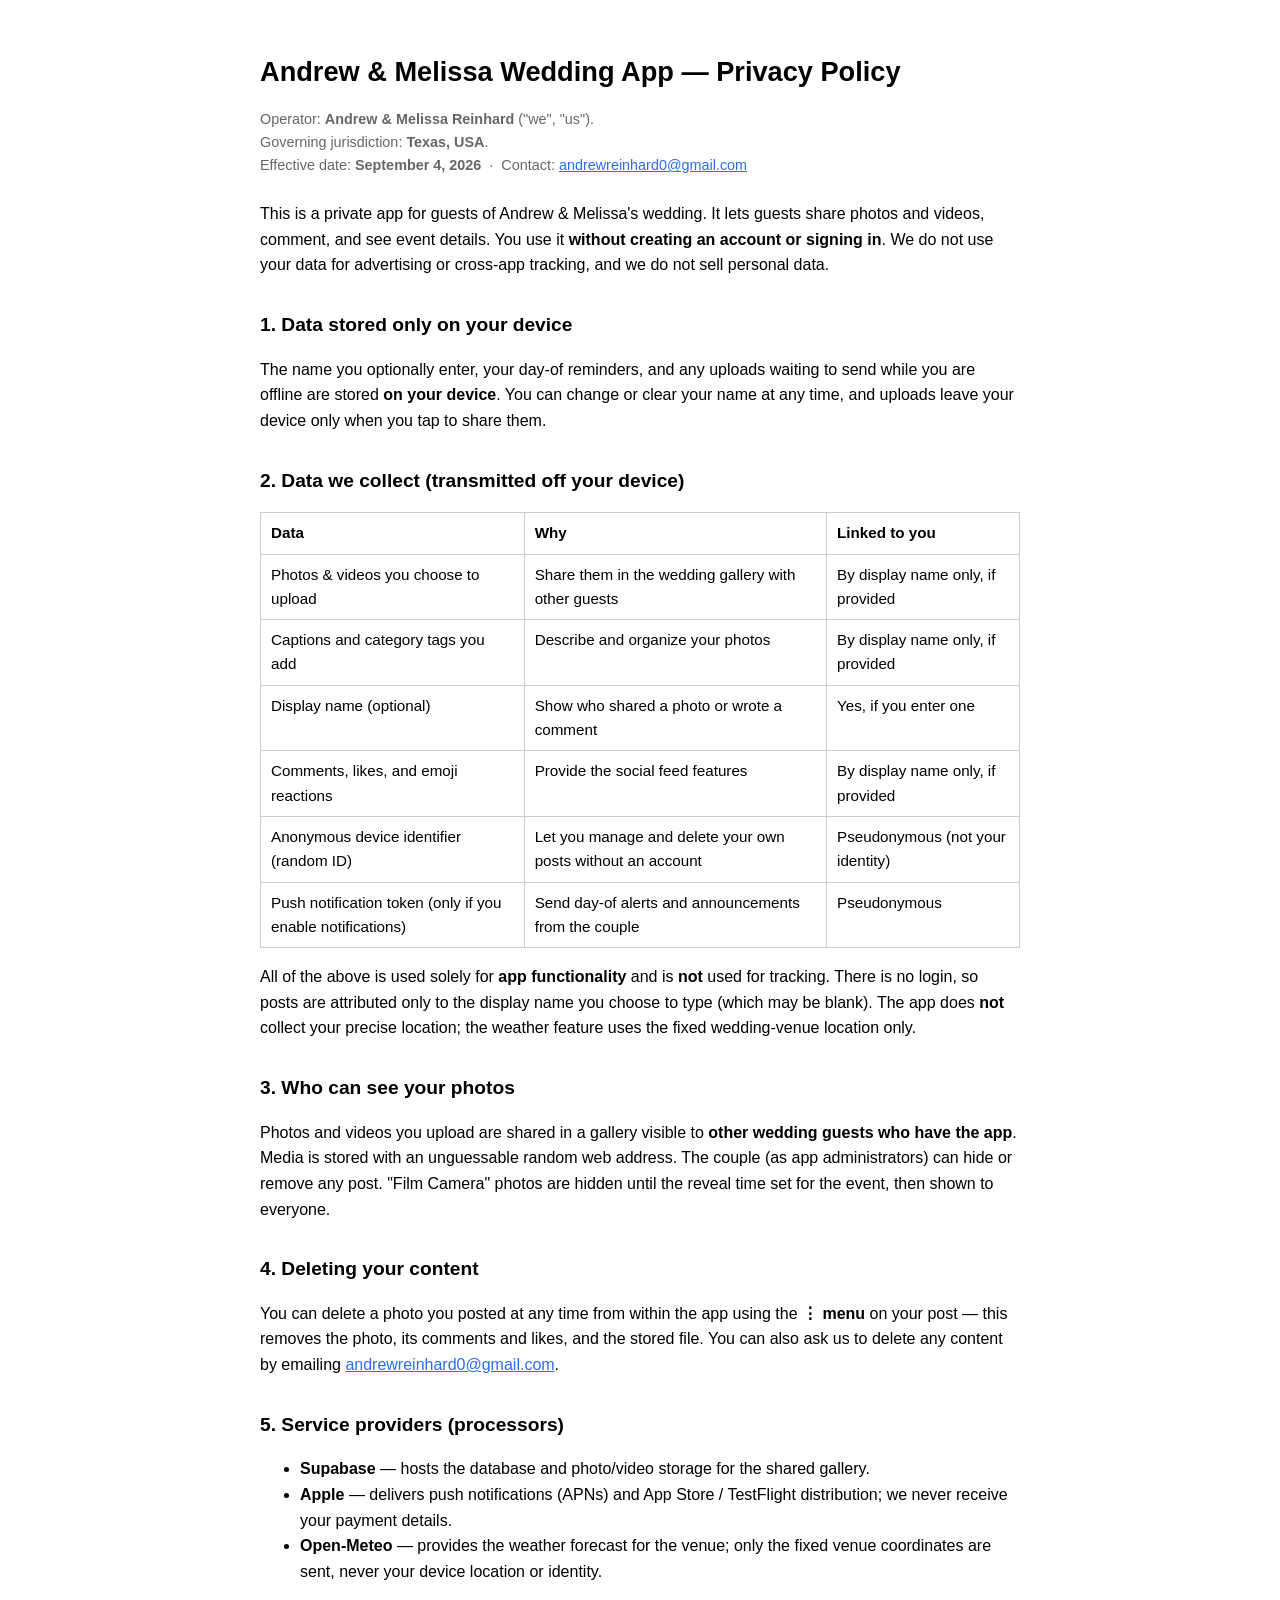
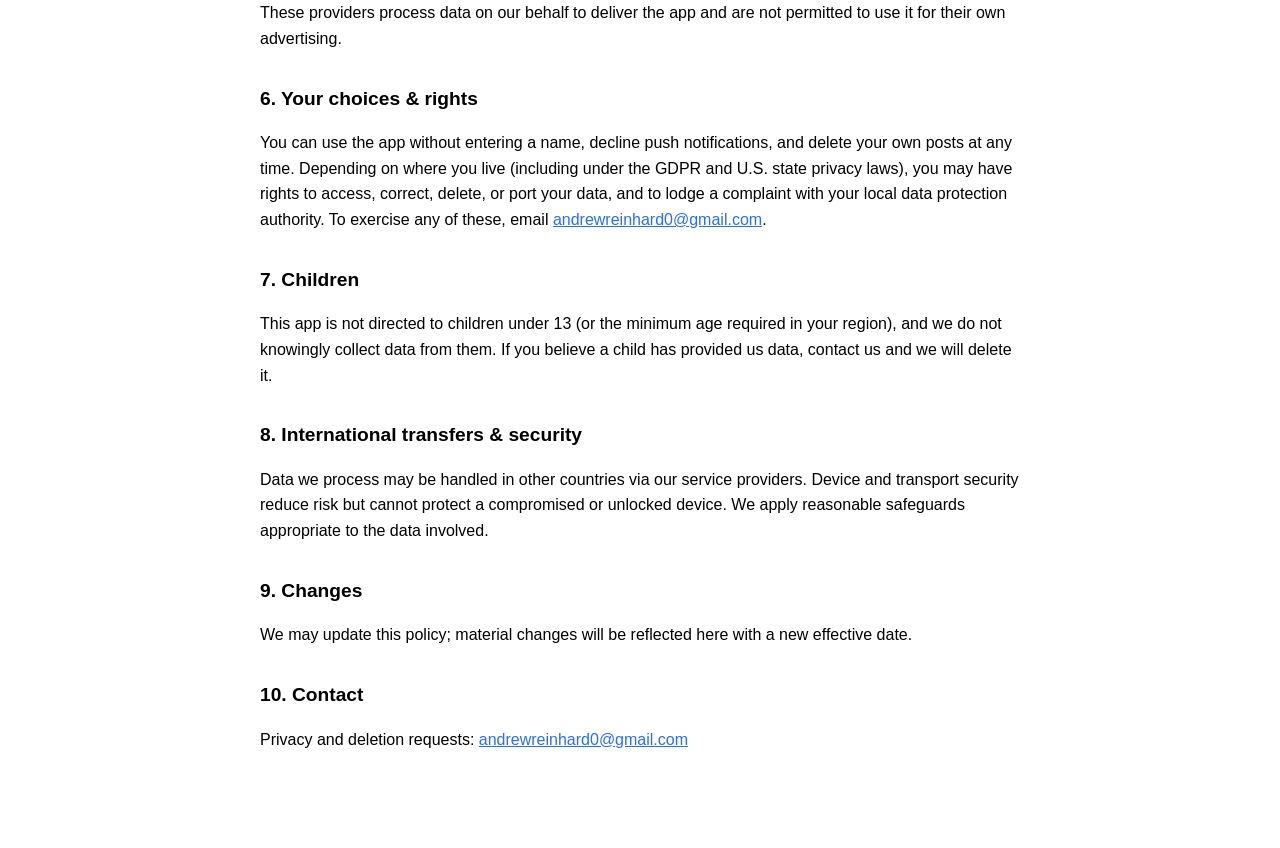
==== privacy.html @ fb22f548 "Wedding app legal + support pages" ====
<!DOCTYPE html>
<html lang="en">
<head>
<meta charset="utf-8">
<meta name="viewport" content="width=device-width, initial-scale=1">
<title>Andrew &amp; Melissa Wedding App — Privacy Policy</title>
<style>
  :root { color-scheme: light dark; }
  body { max-width: 760px; margin: 0 auto; padding: 32px 20px 80px;
         font: 16px/1.6 -apple-system, BlinkMacSystemFont, "Segoe UI", Roboto, Helvetica, Arial, sans-serif; }
  h1 { font-size: 1.7rem; margin-bottom: 4px; }
  h2 { font-size: 1.2rem; margin-top: 2rem; }
  .meta { color: #666; font-size: 0.9rem; margin-bottom: 1.5rem; }
  table { border-collapse: collapse; width: 100%; margin: 12px 0; }
  th, td { border: 1px solid #ccc; padding: 8px 10px; text-align: left; vertical-align: top; font-size: 0.95rem; }
  code { background: rgba(127,127,127,0.15); padding: 1px 5px; border-radius: 4px; }
  a { color: #2a6df4; }
</style>
</head>
<body>

<h1>Andrew &amp; Melissa Wedding App — Privacy Policy</h1>
<p class="meta">
  Operator: <strong>Andrew &amp; Melissa Reinhard</strong> ("we", "us").<br>
  Governing jurisdiction: <strong>Texas, USA</strong>.<br>
  Effective date: <strong>September 4, 2026</strong> &nbsp;·&nbsp; Contact: <a href="mailto:andrewreinhard0@gmail.com">andrewreinhard0@gmail.com</a>
</p>

<p>This is a private app for guests of Andrew &amp; Melissa's wedding. It lets guests share photos and videos, comment, and see event details. You use it <strong>without creating an account or signing in</strong>. We do not use your data for advertising or cross-app tracking, and we do not sell personal data.</p>

<h2>1. Data stored only on your device</h2>
<p>The name you optionally enter, your day-of reminders, and any uploads waiting to send while you are offline are stored <strong>on your device</strong>. You can change or clear your name at any time, and uploads leave your device only when you tap to share them.</p>

<h2>2. Data we collect (transmitted off your device)</h2>
<table>
  <tr><th>Data</th><th>Why</th><th>Linked to you</th></tr>
  <tr><td>Photos &amp; videos you choose to upload</td><td>Share them in the wedding gallery with other guests</td><td>By display name only, if provided</td></tr>
  <tr><td>Captions and category tags you add</td><td>Describe and organize your photos</td><td>By display name only, if provided</td></tr>
  <tr><td>Display name (optional)</td><td>Show who shared a photo or wrote a comment</td><td>Yes, if you enter one</td></tr>
  <tr><td>Comments, likes, and emoji reactions</td><td>Provide the social feed features</td><td>By display name only, if provided</td></tr>
  <tr><td>Anonymous device identifier (random ID)</td><td>Let you manage and delete your own posts without an account</td><td>Pseudonymous (not your identity)</td></tr>
  <tr><td>Push notification token (only if you enable notifications)</td><td>Send day-of alerts and announcements from the couple</td><td>Pseudonymous</td></tr>
</table>
<p>All of the above is used solely for <strong>app functionality</strong> and is <strong>not</strong> used for tracking. There is no login, so posts are attributed only to the display name you choose to type (which may be blank). The app does <strong>not</strong> collect your precise location; the weather feature uses the fixed wedding-venue location only.</p>

<h2>3. Who can see your photos</h2>
<p>Photos and videos you upload are shared in a gallery visible to <strong>other wedding guests who have the app</strong>. Media is stored with an unguessable random web address. The couple (as app administrators) can hide or remove any post. "Film Camera" photos are hidden until the reveal time set for the event, then shown to everyone.</p>

<h2>4. Deleting your content</h2>
<p>You can delete a photo you posted at any time from within the app using the <strong>&#8942; menu</strong> on your post — this removes the photo, its comments and likes, and the stored file. You can also ask us to delete any content by emailing <a href="mailto:andrewreinhard0@gmail.com">andrewreinhard0@gmail.com</a>.</p>

<h2>5. Service providers (processors)</h2>
<ul>
  <li><strong>Supabase</strong> — hosts the database and photo/video storage for the shared gallery.</li>
  <li><strong>Apple</strong> — delivers push notifications (APNs) and App Store / TestFlight distribution; we never receive your payment details.</li>
  <li><strong>Open-Meteo</strong> — provides the weather forecast for the venue; only the fixed venue coordinates are sent, never your device location or identity.</li>
</ul>
<p>These providers process data on our behalf to deliver the app and are not permitted to use it for their own advertising.</p>

<h2>6. Your choices &amp; rights</h2>
<p>You can use the app without entering a name, decline push notifications, and delete your own posts at any time. Depending on where you live (including under the GDPR and U.S. state privacy laws), you may have rights to access, correct, delete, or port your data, and to lodge a complaint with your local data protection authority. To exercise any of these, email <a href="mailto:andrewreinhard0@gmail.com">andrewreinhard0@gmail.com</a>.</p>

<h2>7. Children</h2>
<p>This app is not directed to children under 13 (or the minimum age required in your region), and we do not knowingly collect data from them. If you believe a child has provided us data, contact us and we will delete it.</p>

<h2>8. International transfers &amp; security</h2>
<p>Data we process may be handled in other countries via our service providers. Device and transport security reduce risk but cannot protect a compromised or unlocked device. We apply reasonable safeguards appropriate to the data involved.</p>

<h2>9. Changes</h2>
<p>We may update this policy; material changes will be reflected here with a new effective date.</p>

<h2>10. Contact</h2>
<p>Privacy and deletion requests: <a href="mailto:andrewreinhard0@gmail.com">andrewreinhard0@gmail.com</a></p>

</body>
</html>
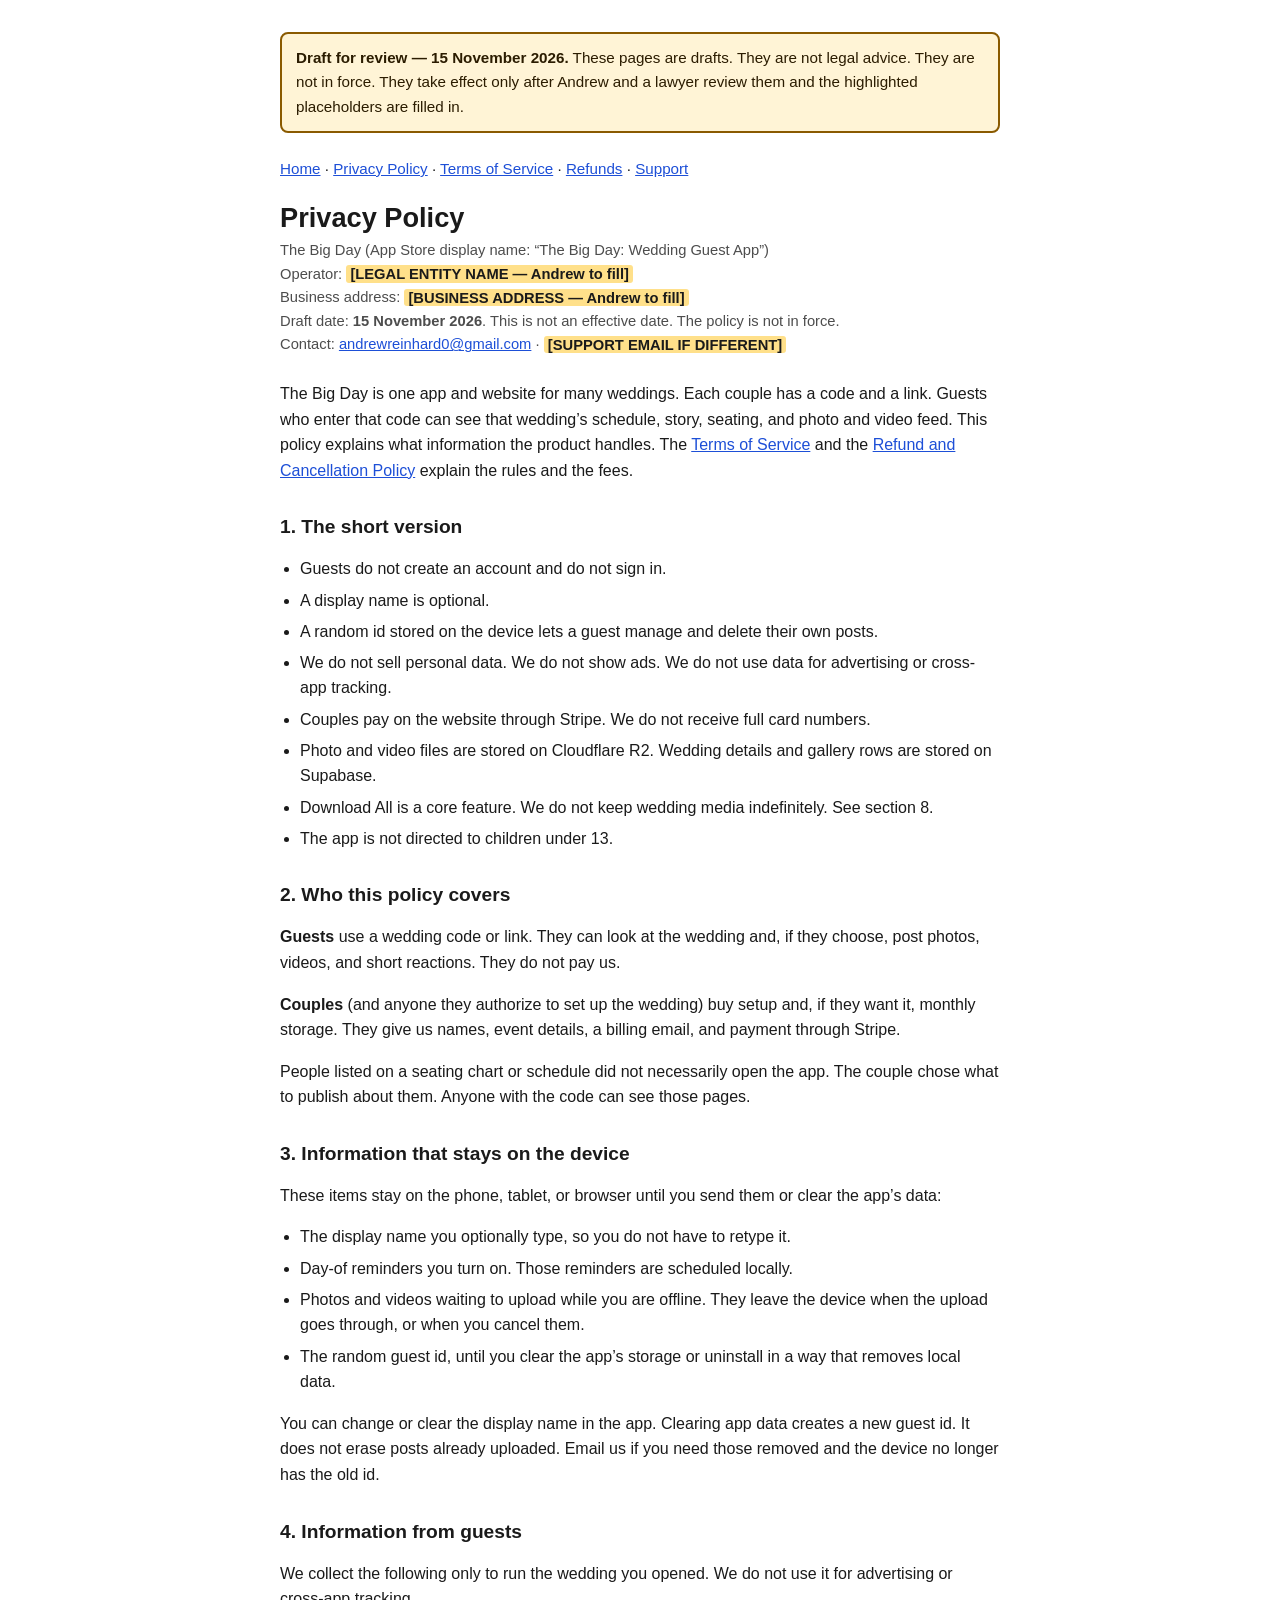
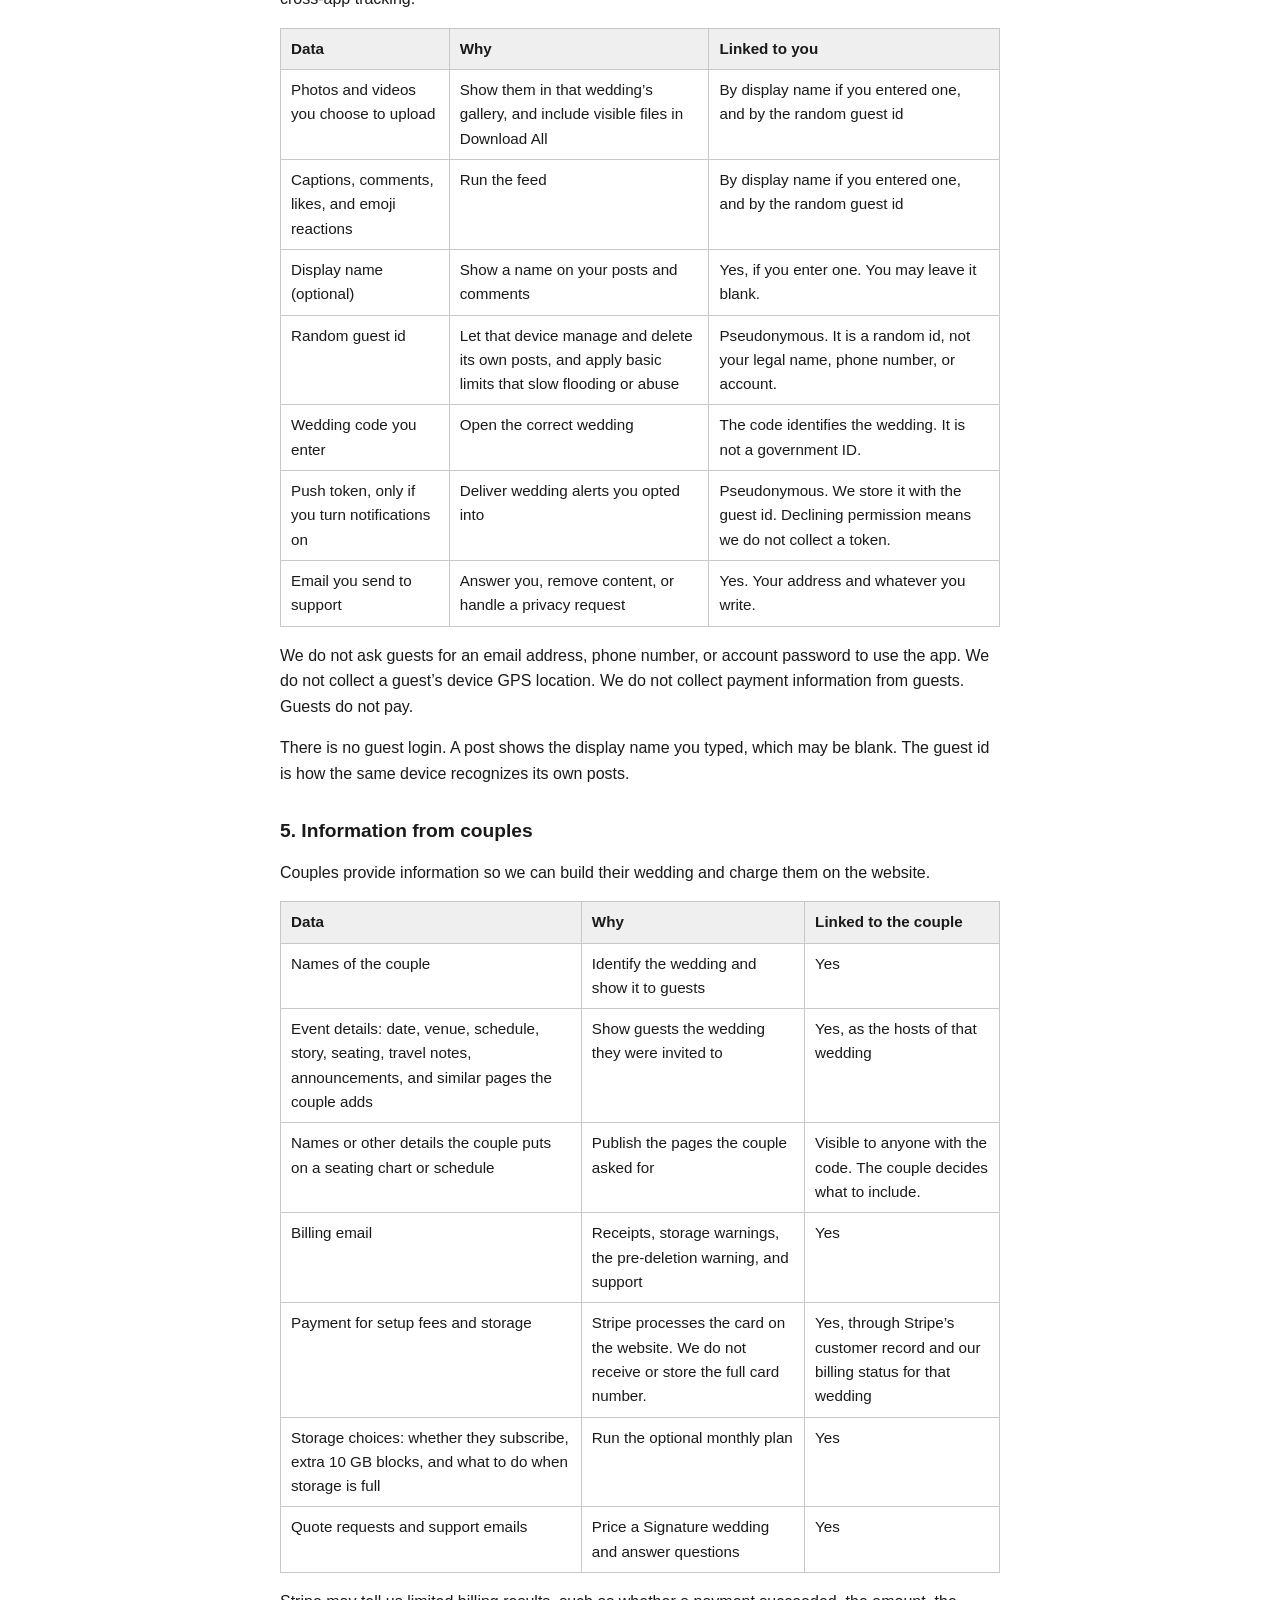
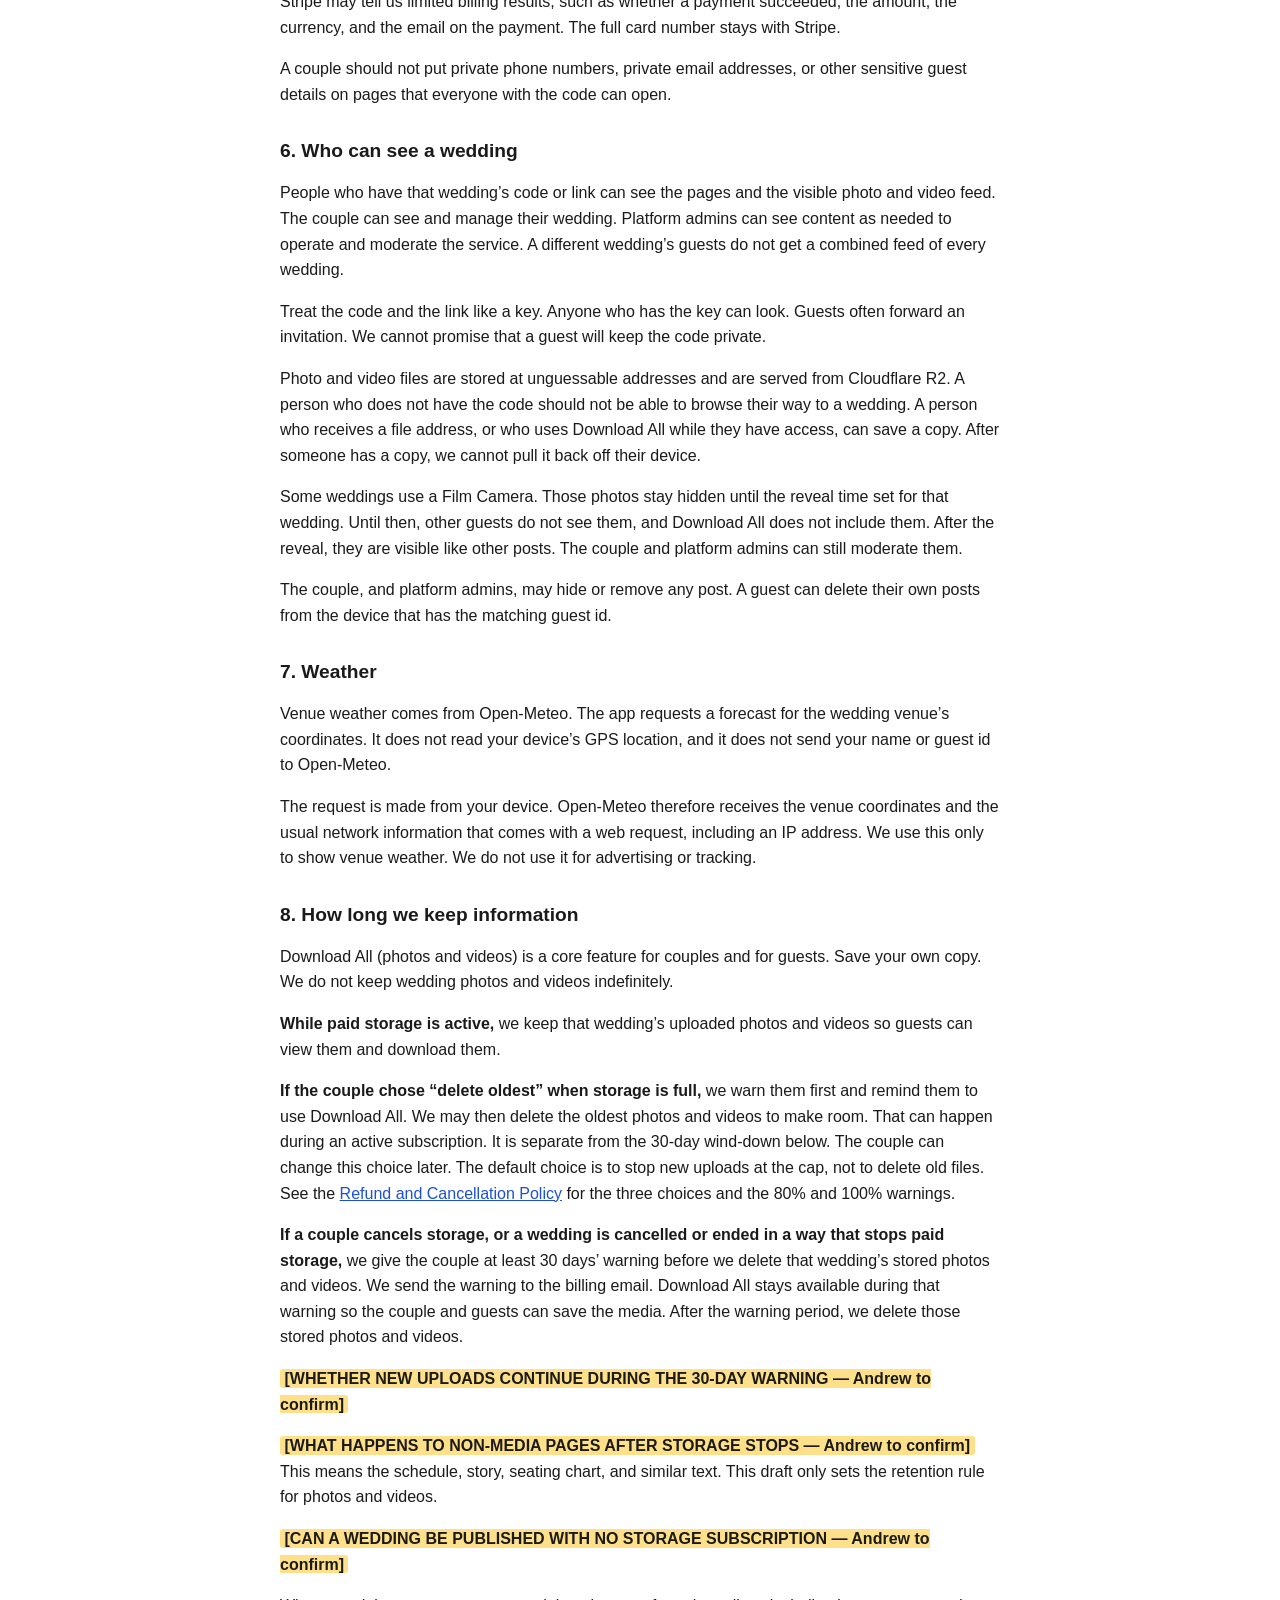
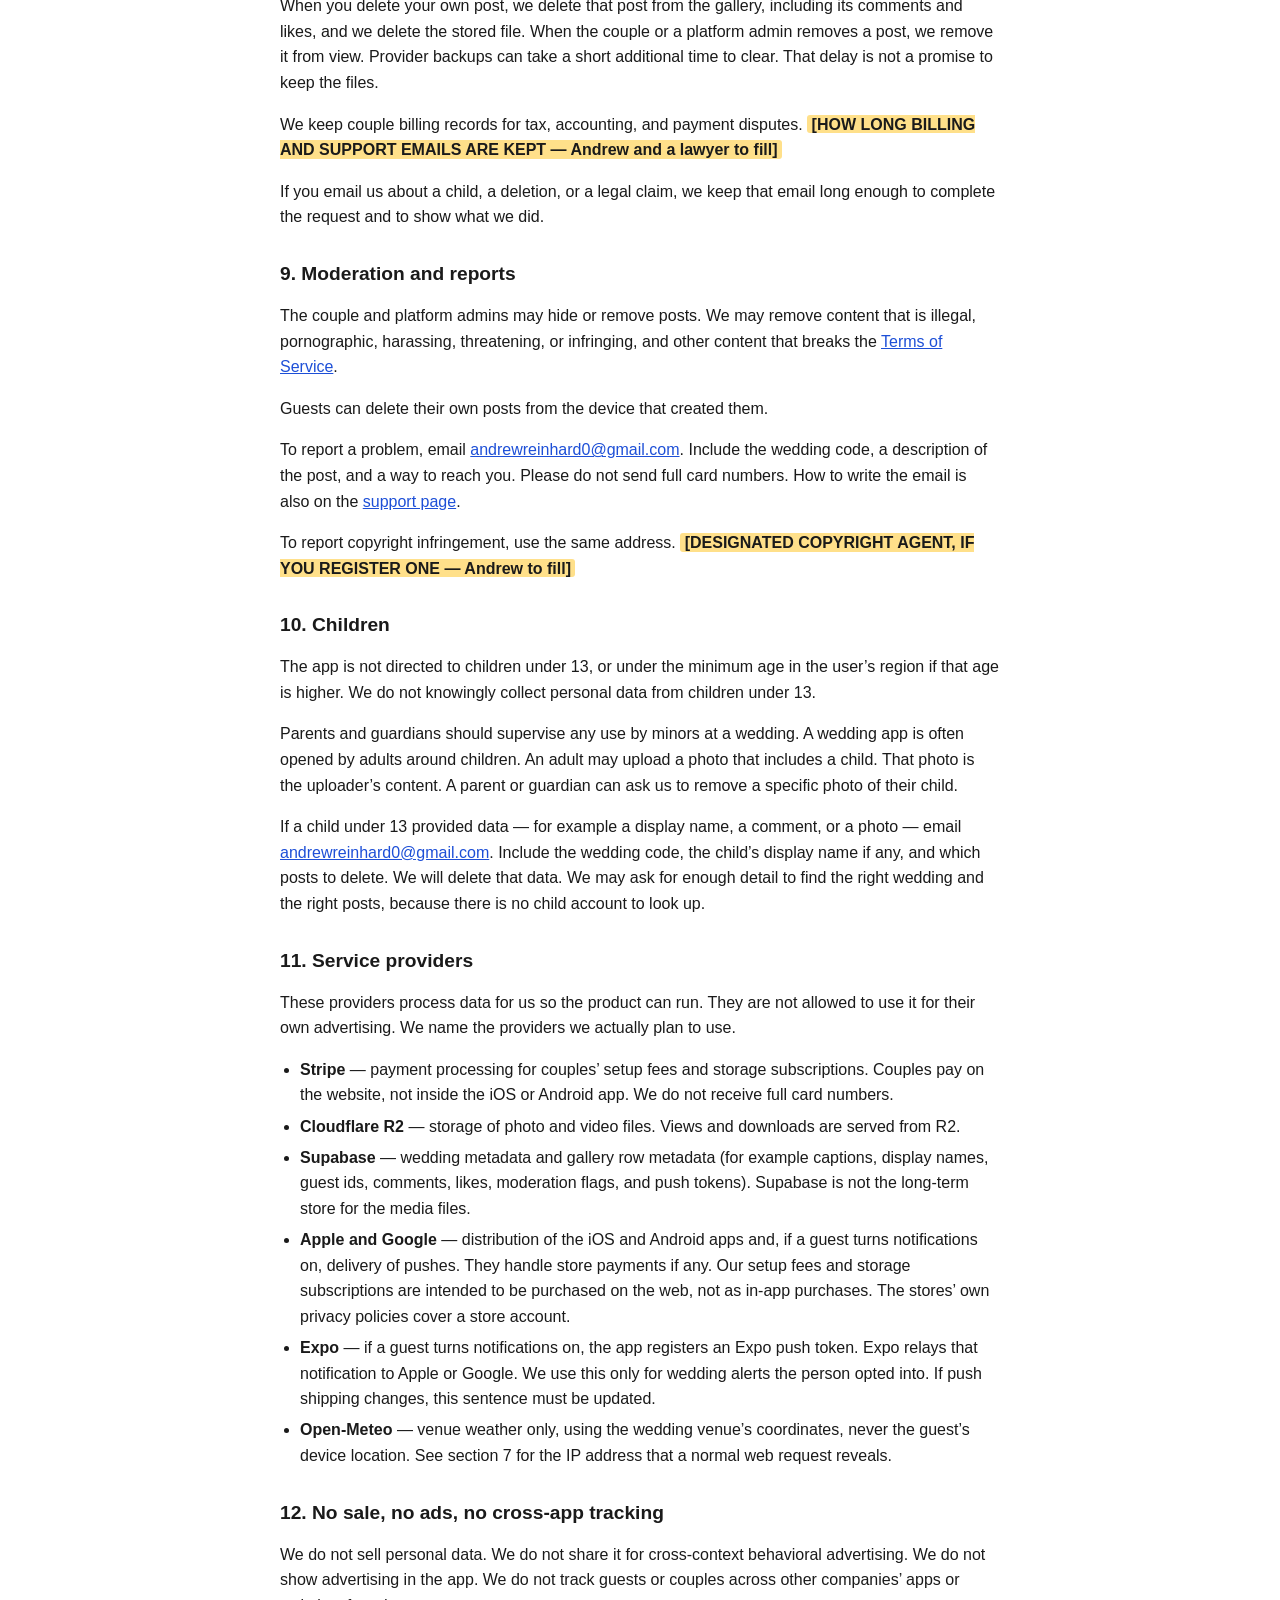
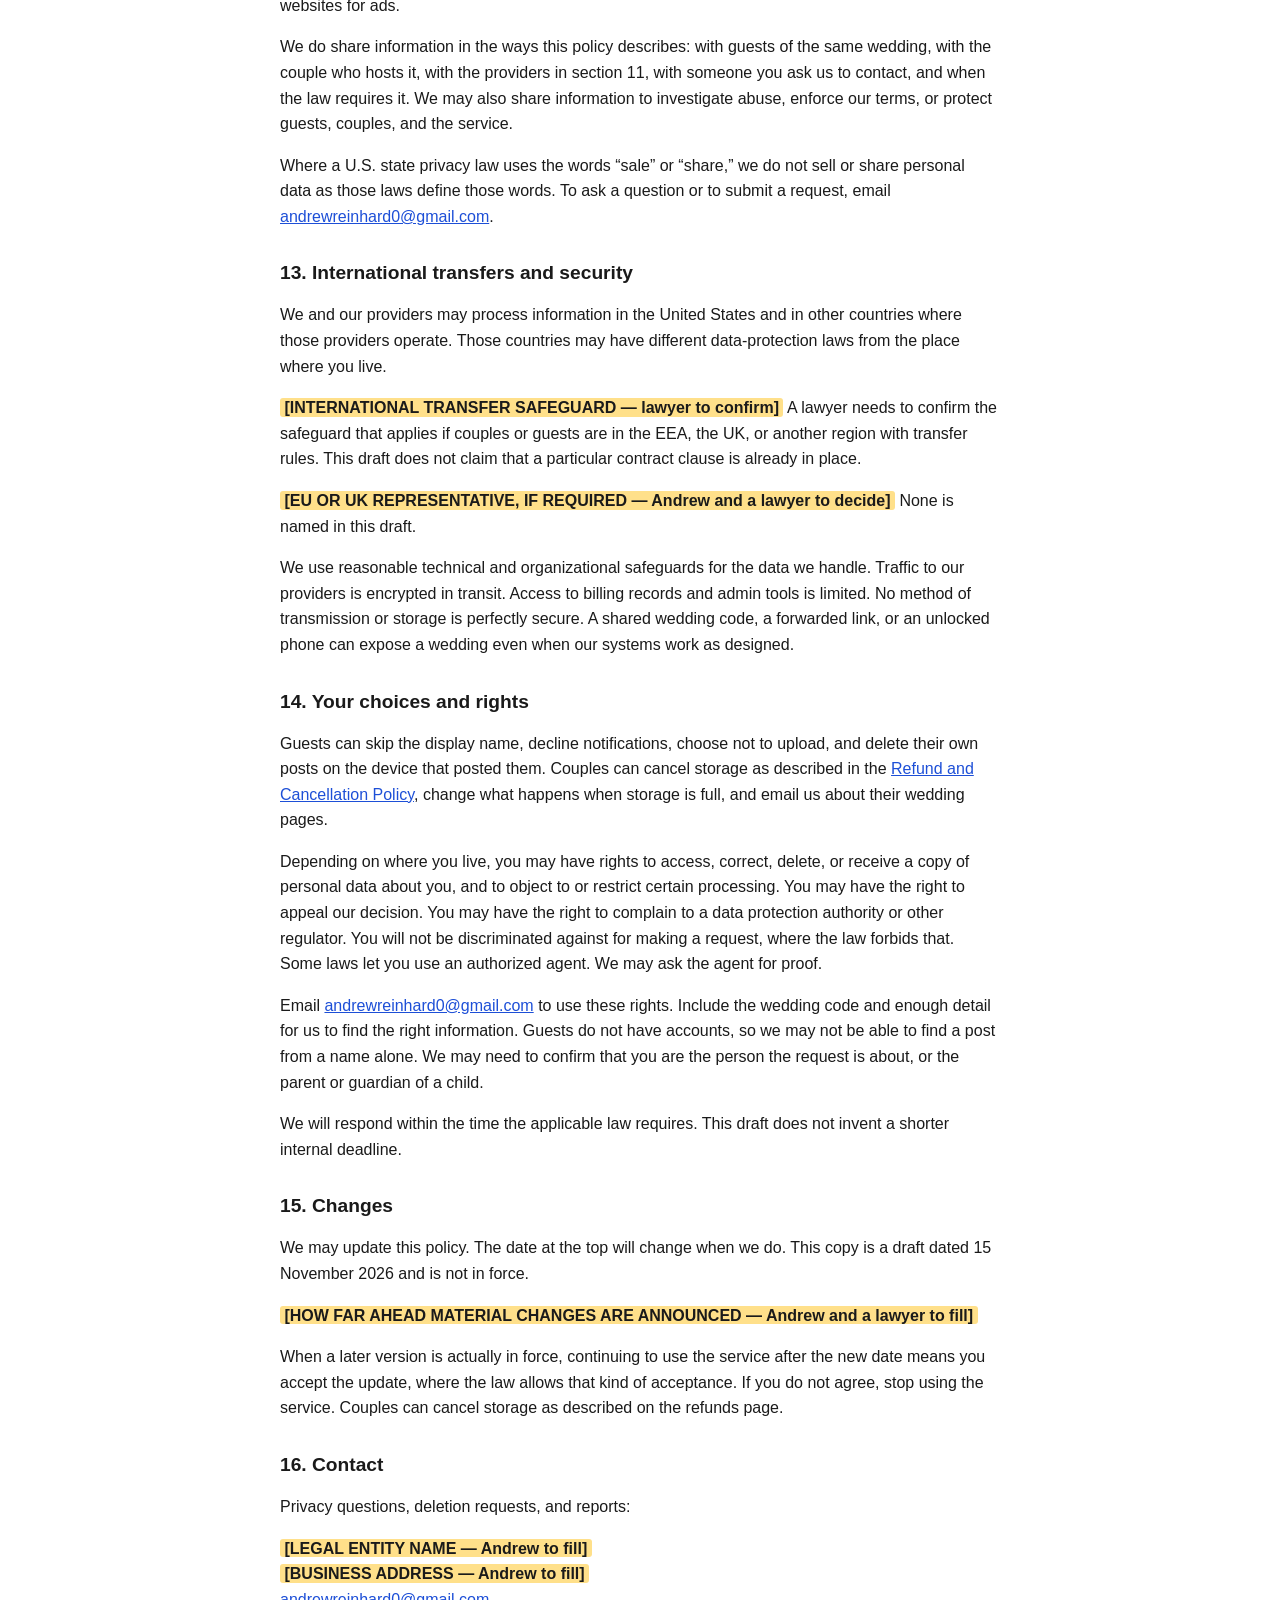
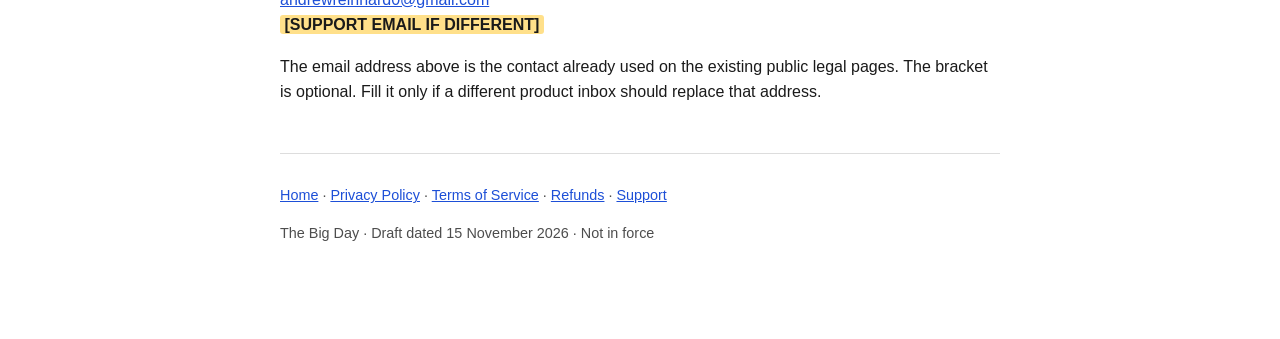
==== commit f5380757: "Draft The Big Day legal and support pages (item 7) Rebrand the GitHub Pages legal site from the Andr" ====
--- a/privacy.html
+++ b/privacy.html
@@ -3,74 +3,231 @@
 <head>
 <meta charset="utf-8">
 <meta name="viewport" content="width=device-width, initial-scale=1">
-<title>Andrew &amp; Melissa Wedding App — Privacy Policy</title>
-<style>
-  :root { color-scheme: light dark; }
-  body { max-width: 760px; margin: 0 auto; padding: 32px 20px 80px;
-         font: 16px/1.6 -apple-system, BlinkMacSystemFont, "Segoe UI", Roboto, Helvetica, Arial, sans-serif; }
-  h1 { font-size: 1.7rem; margin-bottom: 4px; }
-  h2 { font-size: 1.2rem; margin-top: 2rem; }
-  .meta { color: #666; font-size: 0.9rem; margin-bottom: 1.5rem; }
-  table { border-collapse: collapse; width: 100%; margin: 12px 0; }
-  th, td { border: 1px solid #ccc; padding: 8px 10px; text-align: left; vertical-align: top; font-size: 0.95rem; }
-  code { background: rgba(127,127,127,0.15); padding: 1px 5px; border-radius: 4px; }
-  a { color: #2a6df4; }
-</style>
+<title>The Big Day — Privacy Policy</title>
+<link rel="stylesheet" href="./styles.css">
 </head>
 <body>
 
-<h1>Andrew &amp; Melissa Wedding App — Privacy Policy</h1>
+<p class="banner"><strong>Draft for review — 15 November 2026.</strong> These pages are drafts. They are not legal advice. They are not in force. They take effect only after Andrew and a lawyer review them and the highlighted placeholders are filled in.</p>
+
+<nav class="site" aria-label="Legal pages">
+  <a href="./index.html">Home</a> ·
+  <a href="./privacy.html">Privacy Policy</a> ·
+  <a href="./terms.html">Terms of Service</a> ·
+  <a href="./refunds.html">Refunds</a> ·
+  <a href="./support.html">Support</a>
+</nav>
+
+<h1>Privacy Policy</h1>
 <p class="meta">
-  Operator: <strong>Andrew &amp; Melissa Reinhard</strong> ("we", "us").<br>
-  Governing jurisdiction: <strong>Texas, USA</strong>.<br>
-  Effective date: <strong>September 4, 2026</strong> &nbsp;·&nbsp; Contact: <a href="mailto:andrewreinhard0@gmail.com">andrewreinhard0@gmail.com</a>
+  The Big Day (App Store display name: “The Big Day: Wedding Guest App”)<br>
+  Operator: <span class="ph">[LEGAL ENTITY NAME — Andrew to fill]</span><br>
+  Business address: <span class="ph">[BUSINESS ADDRESS — Andrew to fill]</span><br>
+  Draft date: <strong>15 November 2026</strong>. This is not an effective date. The policy is not in force.<br>
+  Contact: <a href="mailto:andrewreinhard0@gmail.com">andrewreinhard0@gmail.com</a>
+  · <span class="ph">[SUPPORT EMAIL IF DIFFERENT]</span>
 </p>
 
-<p>This is a private app for guests of Andrew &amp; Melissa's wedding. It lets guests share photos and videos, comment, and see event details. You use it <strong>without creating an account or signing in</strong>. We do not use your data for advertising or cross-app tracking, and we do not sell personal data.</p>
-
-<h2>1. Data stored only on your device</h2>
-<p>The name you optionally enter, your day-of reminders, and any uploads waiting to send while you are offline are stored <strong>on your device</strong>. You can change or clear your name at any time, and uploads leave your device only when you tap to share them.</p>
-
-<h2>2. Data we collect (transmitted off your device)</h2>
+<p>The Big Day is one app and website for many weddings. Each couple has a code and a link. Guests who enter that code can see that wedding’s schedule, story, seating, and photo and video feed. This policy explains what information the product handles. The <a href="./terms.html">Terms of Service</a> and the <a href="./refunds.html">Refund and Cancellation Policy</a> explain the rules and the fees.</p>
+
+<h2>1. The short version</h2>
+<ul>
+  <li>Guests do not create an account and do not sign in.</li>
+  <li>A display name is optional.</li>
+  <li>A random id stored on the device lets a guest manage and delete their own posts.</li>
+  <li>We do not sell personal data. We do not show ads. We do not use data for advertising or cross-app tracking.</li>
+  <li>Couples pay on the website through Stripe. We do not receive full card numbers.</li>
+  <li>Photo and video files are stored on Cloudflare R2. Wedding details and gallery rows are stored on Supabase.</li>
+  <li>Download All is a core feature. We do not keep wedding media indefinitely. See section 8.</li>
+  <li>The app is not directed to children under 13.</li>
+</ul>
+
+<h2>2. Who this policy covers</h2>
+<p><strong>Guests</strong> use a wedding code or link. They can look at the wedding and, if they choose, post photos, videos, and short reactions. They do not pay us.</p>
+<p><strong>Couples</strong> (and anyone they authorize to set up the wedding) buy setup and, if they want it, monthly storage. They give us names, event details, a billing email, and payment through Stripe.</p>
+<p>People listed on a seating chart or schedule did not necessarily open the app. The couple chose what to publish about them. Anyone with the code can see those pages.</p>
+
+<h2>3. Information that stays on the device</h2>
+<p>These items stay on the phone, tablet, or browser until you send them or clear the app’s data:</p>
+<ul>
+  <li>The display name you optionally type, so you do not have to retype it.</li>
+  <li>Day-of reminders you turn on. Those reminders are scheduled locally.</li>
+  <li>Photos and videos waiting to upload while you are offline. They leave the device when the upload goes through, or when you cancel them.</li>
+  <li>The random guest id, until you clear the app’s storage or uninstall in a way that removes local data.</li>
+</ul>
+<p>You can change or clear the display name in the app. Clearing app data creates a new guest id. It does not erase posts already uploaded. Email us if you need those removed and the device no longer has the old id.</p>
+
+<h2>4. Information from guests</h2>
+<p>We collect the following only to run the wedding you opened. We do not use it for advertising or cross-app tracking.</p>
+<div class="table-wrap">
 <table>
   <tr><th>Data</th><th>Why</th><th>Linked to you</th></tr>
-  <tr><td>Photos &amp; videos you choose to upload</td><td>Share them in the wedding gallery with other guests</td><td>By display name only, if provided</td></tr>
-  <tr><td>Captions and category tags you add</td><td>Describe and organize your photos</td><td>By display name only, if provided</td></tr>
-  <tr><td>Display name (optional)</td><td>Show who shared a photo or wrote a comment</td><td>Yes, if you enter one</td></tr>
-  <tr><td>Comments, likes, and emoji reactions</td><td>Provide the social feed features</td><td>By display name only, if provided</td></tr>
-  <tr><td>Anonymous device identifier (random ID)</td><td>Let you manage and delete your own posts without an account</td><td>Pseudonymous (not your identity)</td></tr>
-  <tr><td>Push notification token (only if you enable notifications)</td><td>Send day-of alerts and announcements from the couple</td><td>Pseudonymous</td></tr>
+  <tr>
+    <td>Photos and videos you choose to upload</td>
+    <td>Show them in that wedding’s gallery, and include visible files in Download All</td>
+    <td>By display name if you entered one, and by the random guest id</td>
+  </tr>
+  <tr>
+    <td>Captions, comments, likes, and emoji reactions</td>
+    <td>Run the feed</td>
+    <td>By display name if you entered one, and by the random guest id</td>
+  </tr>
+  <tr>
+    <td>Display name (optional)</td>
+    <td>Show a name on your posts and comments</td>
+    <td>Yes, if you enter one. You may leave it blank.</td>
+  </tr>
+  <tr>
+    <td>Random guest id</td>
+    <td>Let that device manage and delete its own posts, and apply basic limits that slow flooding or abuse</td>
+    <td>Pseudonymous. It is a random id, not your legal name, phone number, or account.</td>
+  </tr>
+  <tr>
+    <td>Wedding code you enter</td>
+    <td>Open the correct wedding</td>
+    <td>The code identifies the wedding. It is not a government ID.</td>
+  </tr>
+  <tr>
+    <td>Push token, only if you turn notifications on</td>
+    <td>Deliver wedding alerts you opted into</td>
+    <td>Pseudonymous. We store it with the guest id. Declining permission means we do not collect a token.</td>
+  </tr>
+  <tr>
+    <td>Email you send to support</td>
+    <td>Answer you, remove content, or handle a privacy request</td>
+    <td>Yes. Your address and whatever you write.</td>
+  </tr>
 </table>
-<p>All of the above is used solely for <strong>app functionality</strong> and is <strong>not</strong> used for tracking. There is no login, so posts are attributed only to the display name you choose to type (which may be blank). The app does <strong>not</strong> collect your precise location; the weather feature uses the fixed wedding-venue location only.</p>
-
-<h2>3. Who can see your photos</h2>
-<p>Photos and videos you upload are shared in a gallery visible to <strong>other wedding guests who have the app</strong>. Media is stored with an unguessable random web address. The couple (as app administrators) can hide or remove any post. "Film Camera" photos are hidden until the reveal time set for the event, then shown to everyone.</p>
-
-<h2>4. Deleting your content</h2>
-<p>You can delete a photo you posted at any time from within the app using the <strong>&#8942; menu</strong> on your post — this removes the photo, its comments and likes, and the stored file. You can also ask us to delete any content by emailing <a href="mailto:andrewreinhard0@gmail.com">andrewreinhard0@gmail.com</a>.</p>
-
-<h2>5. Service providers (processors)</h2>
+</div>
+<p>We do not ask guests for an email address, phone number, or account password to use the app. We do not collect a guest’s device GPS location. We do not collect payment information from guests. Guests do not pay.</p>
+<p>There is no guest login. A post shows the display name you typed, which may be blank. The guest id is how the same device recognizes its own posts.</p>
+
+<h2>5. Information from couples</h2>
+<p>Couples provide information so we can build their wedding and charge them on the website.</p>
+<div class="table-wrap">
+<table>
+  <tr><th>Data</th><th>Why</th><th>Linked to the couple</th></tr>
+  <tr>
+    <td>Names of the couple</td>
+    <td>Identify the wedding and show it to guests</td>
+    <td>Yes</td>
+  </tr>
+  <tr>
+    <td>Event details: date, venue, schedule, story, seating, travel notes, announcements, and similar pages the couple adds</td>
+    <td>Show guests the wedding they were invited to</td>
+    <td>Yes, as the hosts of that wedding</td>
+  </tr>
+  <tr>
+    <td>Names or other details the couple puts on a seating chart or schedule</td>
+    <td>Publish the pages the couple asked for</td>
+    <td>Visible to anyone with the code. The couple decides what to include.</td>
+  </tr>
+  <tr>
+    <td>Billing email</td>
+    <td>Receipts, storage warnings, the pre-deletion warning, and support</td>
+    <td>Yes</td>
+  </tr>
+  <tr>
+    <td>Payment for setup fees and storage</td>
+    <td>Stripe processes the card on the website. We do not receive or store the full card number.</td>
+    <td>Yes, through Stripe’s customer record and our billing status for that wedding</td>
+  </tr>
+  <tr>
+    <td>Storage choices: whether they subscribe, extra 10&nbsp;GB blocks, and what to do when storage is full</td>
+    <td>Run the optional monthly plan</td>
+    <td>Yes</td>
+  </tr>
+  <tr>
+    <td>Quote requests and support emails</td>
+    <td>Price a Signature wedding and answer questions</td>
+    <td>Yes</td>
+  </tr>
+</table>
+</div>
+<p>Stripe may tell us limited billing results, such as whether a payment succeeded, the amount, the currency, and the email on the payment. The full card number stays with Stripe.</p>
+<p>A couple should not put private phone numbers, private email addresses, or other sensitive guest details on pages that everyone with the code can open.</p>
+
+<h2>6. Who can see a wedding</h2>
+<p>People who have that wedding’s code or link can see the pages and the visible photo and video feed. The couple can see and manage their wedding. Platform admins can see content as needed to operate and moderate the service. A different wedding’s guests do not get a combined feed of every wedding.</p>
+<p>Treat the code and the link like a key. Anyone who has the key can look. Guests often forward an invitation. We cannot promise that a guest will keep the code private.</p>
+<p>Photo and video files are stored at unguessable addresses and are served from Cloudflare R2. A person who does not have the code should not be able to browse their way to a wedding. A person who receives a file address, or who uses Download All while they have access, can save a copy. After someone has a copy, we cannot pull it back off their device.</p>
+<p>Some weddings use a Film Camera. Those photos stay hidden until the reveal time set for that wedding. Until then, other guests do not see them, and Download All does not include them. After the reveal, they are visible like other posts. The couple and platform admins can still moderate them.</p>
+<p>The couple, and platform admins, may hide or remove any post. A guest can delete their own posts from the device that has the matching guest id.</p>
+
+<h2>7. Weather</h2>
+<p>Venue weather comes from Open-Meteo. The app requests a forecast for the wedding venue’s coordinates. It does not read your device’s GPS location, and it does not send your name or guest id to Open-Meteo.</p>
+<p>The request is made from your device. Open-Meteo therefore receives the venue coordinates and the usual network information that comes with a web request, including an IP address. We use this only to show venue weather. We do not use it for advertising or tracking.</p>
+
+<h2>8. How long we keep information</h2>
+<p>Download All (photos and videos) is a core feature for couples and for guests. Save your own copy. We do not keep wedding photos and videos indefinitely.</p>
+<p><strong>While paid storage is active,</strong> we keep that wedding’s uploaded photos and videos so guests can view them and download them.</p>
+<p><strong>If the couple chose “delete oldest” when storage is full,</strong> we warn them first and remind them to use Download All. We may then delete the oldest photos and videos to make room. That can happen during an active subscription. It is separate from the 30-day wind-down below. The couple can change this choice later. The default choice is to stop new uploads at the cap, not to delete old files. See the <a href="./refunds.html">Refund and Cancellation Policy</a> for the three choices and the 80% and 100% warnings.</p>
+<p><strong>If a couple cancels storage, or a wedding is cancelled or ended in a way that stops paid storage,</strong> we give the couple at least 30 days’ warning before we delete that wedding’s stored photos and videos. We send the warning to the billing email. Download All stays available during that warning so the couple and guests can save the media. After the warning period, we delete those stored photos and videos.</p>
+<p><span class="ph">[WHETHER NEW UPLOADS CONTINUE DURING THE 30-DAY WARNING — Andrew to confirm]</span></p>
+<p><span class="ph">[WHAT HAPPENS TO NON-MEDIA PAGES AFTER STORAGE STOPS — Andrew to confirm]</span> This means the schedule, story, seating chart, and similar text. This draft only sets the retention rule for photos and videos.</p>
+<p><span class="ph">[CAN A WEDDING BE PUBLISHED WITH NO STORAGE SUBSCRIPTION — Andrew to confirm]</span></p>
+<p>When you delete your own post, we delete that post from the gallery, including its comments and likes, and we delete the stored file. When the couple or a platform admin removes a post, we remove it from view. Provider backups can take a short additional time to clear. That delay is not a promise to keep the files.</p>
+<p>We keep couple billing records for tax, accounting, and payment disputes. <span class="ph">[HOW LONG BILLING AND SUPPORT EMAILS ARE KEPT — Andrew and a lawyer to fill]</span></p>
+<p>If you email us about a child, a deletion, or a legal claim, we keep that email long enough to complete the request and to show what we did.</p>
+
+<h2>9. Moderation and reports</h2>
+<p>The couple and platform admins may hide or remove posts. We may remove content that is illegal, pornographic, harassing, threatening, or infringing, and other content that breaks the <a href="./terms.html">Terms of Service</a>.</p>
+<p>Guests can delete their own posts from the device that created them.</p>
+<p>To report a problem, email <a href="mailto:andrewreinhard0@gmail.com">andrewreinhard0@gmail.com</a>. Include the wedding code, a description of the post, and a way to reach you. Please do not send full card numbers. How to write the email is also on the <a href="./support.html">support page</a>.</p>
+<p>To report copyright infringement, use the same address. <span class="ph">[DESIGNATED COPYRIGHT AGENT, IF YOU REGISTER ONE — Andrew to fill]</span></p>
+
+<h2>10. Children</h2>
+<p>The app is not directed to children under 13, or under the minimum age in the user’s region if that age is higher. We do not knowingly collect personal data from children under 13.</p>
+<p>Parents and guardians should supervise any use by minors at a wedding. A wedding app is often opened by adults around children. An adult may upload a photo that includes a child. That photo is the uploader’s content. A parent or guardian can ask us to remove a specific photo of their child.</p>
+<p>If a child under 13 provided data — for example a display name, a comment, or a photo — email <a href="mailto:andrewreinhard0@gmail.com">andrewreinhard0@gmail.com</a>. Include the wedding code, the child’s display name if any, and which posts to delete. We will delete that data. We may ask for enough detail to find the right wedding and the right posts, because there is no child account to look up.</p>
+
+<h2>11. Service providers</h2>
+<p>These providers process data for us so the product can run. They are not allowed to use it for their own advertising. We name the providers we actually plan to use.</p>
 <ul>
-  <li><strong>Supabase</strong> — hosts the database and photo/video storage for the shared gallery.</li>
-  <li><strong>Apple</strong> — delivers push notifications (APNs) and App Store / TestFlight distribution; we never receive your payment details.</li>
-  <li><strong>Open-Meteo</strong> — provides the weather forecast for the venue; only the fixed venue coordinates are sent, never your device location or identity.</li>
+  <li><strong>Stripe</strong> — payment processing for couples’ setup fees and storage subscriptions. Couples pay on the website, not inside the iOS or Android app. We do not receive full card numbers.</li>
+  <li><strong>Cloudflare R2</strong> — storage of photo and video files. Views and downloads are served from R2.</li>
+  <li><strong>Supabase</strong> — wedding metadata and gallery row metadata (for example captions, display names, guest ids, comments, likes, moderation flags, and push tokens). Supabase is not the long-term store for the media files.</li>
+  <li><strong>Apple and Google</strong> — distribution of the iOS and Android apps and, if a guest turns notifications on, delivery of pushes. They handle store payments if any. Our setup fees and storage subscriptions are intended to be purchased on the web, not as in-app purchases. The stores’ own privacy policies cover a store account.</li>
+  <li><strong>Expo</strong> — if a guest turns notifications on, the app registers an Expo push token. Expo relays that notification to Apple or Google. We use this only for wedding alerts the person opted into. If push shipping changes, this sentence must be updated.</li>
+  <li><strong>Open-Meteo</strong> — venue weather only, using the wedding venue’s coordinates, never the guest’s device location. See section 7 for the IP address that a normal web request reveals.</li>
 </ul>
-<p>These providers process data on our behalf to deliver the app and are not permitted to use it for their own advertising.</p>
-
-<h2>6. Your choices &amp; rights</h2>
-<p>You can use the app without entering a name, decline push notifications, and delete your own posts at any time. Depending on where you live (including under the GDPR and U.S. state privacy laws), you may have rights to access, correct, delete, or port your data, and to lodge a complaint with your local data protection authority. To exercise any of these, email <a href="mailto:andrewreinhard0@gmail.com">andrewreinhard0@gmail.com</a>.</p>
-
-<h2>7. Children</h2>
-<p>This app is not directed to children under 13 (or the minimum age required in your region), and we do not knowingly collect data from them. If you believe a child has provided us data, contact us and we will delete it.</p>
-
-<h2>8. International transfers &amp; security</h2>
-<p>Data we process may be handled in other countries via our service providers. Device and transport security reduce risk but cannot protect a compromised or unlocked device. We apply reasonable safeguards appropriate to the data involved.</p>
-
-<h2>9. Changes</h2>
-<p>We may update this policy; material changes will be reflected here with a new effective date.</p>
-
-<h2>10. Contact</h2>
-<p>Privacy and deletion requests: <a href="mailto:andrewreinhard0@gmail.com">andrewreinhard0@gmail.com</a></p>
+
+<h2>12. No sale, no ads, no cross-app tracking</h2>
+<p>We do not sell personal data. We do not share it for cross-context behavioral advertising. We do not show advertising in the app. We do not track guests or couples across other companies’ apps or websites for ads.</p>
+<p>We do share information in the ways this policy describes: with guests of the same wedding, with the couple who hosts it, with the providers in section 11, with someone you ask us to contact, and when the law requires it. We may also share information to investigate abuse, enforce our terms, or protect guests, couples, and the service.</p>
+<p>Where a U.S. state privacy law uses the words “sale” or “share,” we do not sell or share personal data as those laws define those words. To ask a question or to submit a request, email <a href="mailto:andrewreinhard0@gmail.com">andrewreinhard0@gmail.com</a>.</p>
+
+<h2>13. International transfers and security</h2>
+<p>We and our providers may process information in the United States and in other countries where those providers operate. Those countries may have different data-protection laws from the place where you live.</p>
+<p><span class="ph">[INTERNATIONAL TRANSFER SAFEGUARD — lawyer to confirm]</span> A lawyer needs to confirm the safeguard that applies if couples or guests are in the EEA, the UK, or another region with transfer rules. This draft does not claim that a particular contract clause is already in place.</p>
+<p><span class="ph">[EU OR UK REPRESENTATIVE, IF REQUIRED — Andrew and a lawyer to decide]</span> None is named in this draft.</p>
+<p>We use reasonable technical and organizational safeguards for the data we handle. Traffic to our providers is encrypted in transit. Access to billing records and admin tools is limited. No method of transmission or storage is perfectly secure. A shared wedding code, a forwarded link, or an unlocked phone can expose a wedding even when our systems work as designed.</p>
+
+<h2>14. Your choices and rights</h2>
+<p>Guests can skip the display name, decline notifications, choose not to upload, and delete their own posts on the device that posted them. Couples can cancel storage as described in the <a href="./refunds.html">Refund and Cancellation Policy</a>, change what happens when storage is full, and email us about their wedding pages.</p>
+<p>Depending on where you live, you may have rights to access, correct, delete, or receive a copy of personal data about you, and to object to or restrict certain processing. You may have the right to appeal our decision. You may have the right to complain to a data protection authority or other regulator. You will not be discriminated against for making a request, where the law forbids that. Some laws let you use an authorized agent. We may ask the agent for proof.</p>
+<p>Email <a href="mailto:andrewreinhard0@gmail.com">andrewreinhard0@gmail.com</a> to use these rights. Include the wedding code and enough detail for us to find the right information. Guests do not have accounts, so we may not be able to find a post from a name alone. We may need to confirm that you are the person the request is about, or the parent or guardian of a child.</p>
+<p>We will respond within the time the applicable law requires. This draft does not invent a shorter internal deadline.</p>
+
+<h2>15. Changes</h2>
+<p>We may update this policy. The date at the top will change when we do. This copy is a draft dated 15 November 2026 and is not in force.</p>
+<p><span class="ph">[HOW FAR AHEAD MATERIAL CHANGES ARE ANNOUNCED — Andrew and a lawyer to fill]</span></p>
+<p>When a later version is actually in force, continuing to use the service after the new date means you accept the update, where the law allows that kind of acceptance. If you do not agree, stop using the service. Couples can cancel storage as described on the refunds page.</p>
+
+<h2>16. Contact</h2>
+<p>Privacy questions, deletion requests, and reports:</p>
+<p>
+  <span class="ph">[LEGAL ENTITY NAME — Andrew to fill]</span><br>
+  <span class="ph">[BUSINESS ADDRESS — Andrew to fill]</span><br>
+  <a href="mailto:andrewreinhard0@gmail.com">andrewreinhard0@gmail.com</a><br>
+  <span class="ph">[SUPPORT EMAIL IF DIFFERENT]</span>
+</p>
+<p>The email address above is the contact already used on the existing public legal pages. The bracket is optional. Fill it only if a different product inbox should replace that address.</p>
+
+<footer class="site">
+  <p><a href="./index.html">Home</a> · <a href="./privacy.html">Privacy Policy</a> · <a href="./terms.html">Terms of Service</a> · <a href="./refunds.html">Refunds</a> · <a href="./support.html">Support</a></p>
+  <p>The Big Day · Draft dated 15 November 2026 · Not in force</p>
+</footer>
 
 </body>
 </html>
--- a/styles.css
+++ b/styles.css
@@ -0,0 +1,141 @@
+:root {
+  color-scheme: light dark;
+}
+
+* { box-sizing: border-box; }
+
+body {
+  max-width: 760px;
+  margin: 0 auto;
+  padding: 32px 20px 80px;
+  font: 16px/1.6 -apple-system, BlinkMacSystemFont, "Segoe UI", Roboto, Helvetica, Arial, sans-serif;
+  background: #fff;
+  color: #1a1a1a;
+}
+
+body.home {
+  text-align: center;
+  padding-top: 48px;
+}
+
+h1 {
+  font-size: 1.7rem;
+  line-height: 1.25;
+  margin: 0 0 4px;
+}
+
+h2 {
+  font-size: 1.2rem;
+  line-height: 1.3;
+  margin-top: 2rem;
+}
+
+h3 {
+  font-size: 1.05rem;
+  margin-top: 1.35rem;
+  margin-bottom: 0.35rem;
+}
+
+p, li { overflow-wrap: break-word; }
+
+.meta {
+  color: #4d4d4d;
+  font-size: 0.92rem;
+  margin: 0 0 1.5rem;
+}
+
+a { color: #1d4fd7; }
+
+a:focus-visible {
+  outline: 2px solid currentColor;
+  outline-offset: 2px;
+}
+
+nav.site {
+  font-size: 0.95rem;
+  margin: 0 0 1.25rem;
+}
+
+.banner {
+  border: 2px solid #8a5a00;
+  background: #fff4d6;
+  color: #2b1c00;
+  padding: 12px 14px;
+  border-radius: 8px;
+  margin: 0 0 1.5rem;
+  text-align: left;
+  font-size: 0.95rem;
+}
+
+.ph {
+  background: #ffe08a;
+  color: #1a1a1a;
+  padding: 0.05em 0.28em;
+  border-radius: 3px;
+  font-weight: 650;
+  overflow-wrap: anywhere;
+}
+
+.table-wrap {
+  overflow-x: auto;
+  margin: 12px 0 4px;
+}
+
+table {
+  border-collapse: collapse;
+  width: 100%;
+  min-width: 36rem;
+}
+
+th, td {
+  border: 1px solid #c8c8c8;
+  padding: 8px 10px;
+  text-align: left;
+  vertical-align: top;
+  font-size: 0.95rem;
+}
+
+th { background: rgba(127, 127, 127, 0.12); }
+
+ul, ol { padding-left: 1.25rem; }
+
+li + li { margin-top: 0.35rem; }
+
+.links {
+  list-style: none;
+  padding: 0;
+  text-align: left;
+  margin: 1.5rem auto 0;
+}
+
+.links li { margin: 0.7rem 0; }
+
+footer.site {
+  margin-top: 3rem;
+  padding-top: 1rem;
+  border-top: 1px solid #ddd;
+  font-size: 0.9rem;
+  color: #4d4d4d;
+  text-align: left;
+}
+
+@media (prefers-color-scheme: dark) {
+  body {
+    background: #121212;
+    color: #f2f2f2;
+  }
+
+  .meta, footer.site { color: #c8c8c8; }
+
+  a { color: #9db7ff; }
+
+  .banner {
+    background: #3a2e12;
+    color: #ffe7b0;
+    border-color: #d7a441;
+  }
+
+  th, td { border-color: #555; }
+
+  footer.site { border-top-color: #444; }
+}
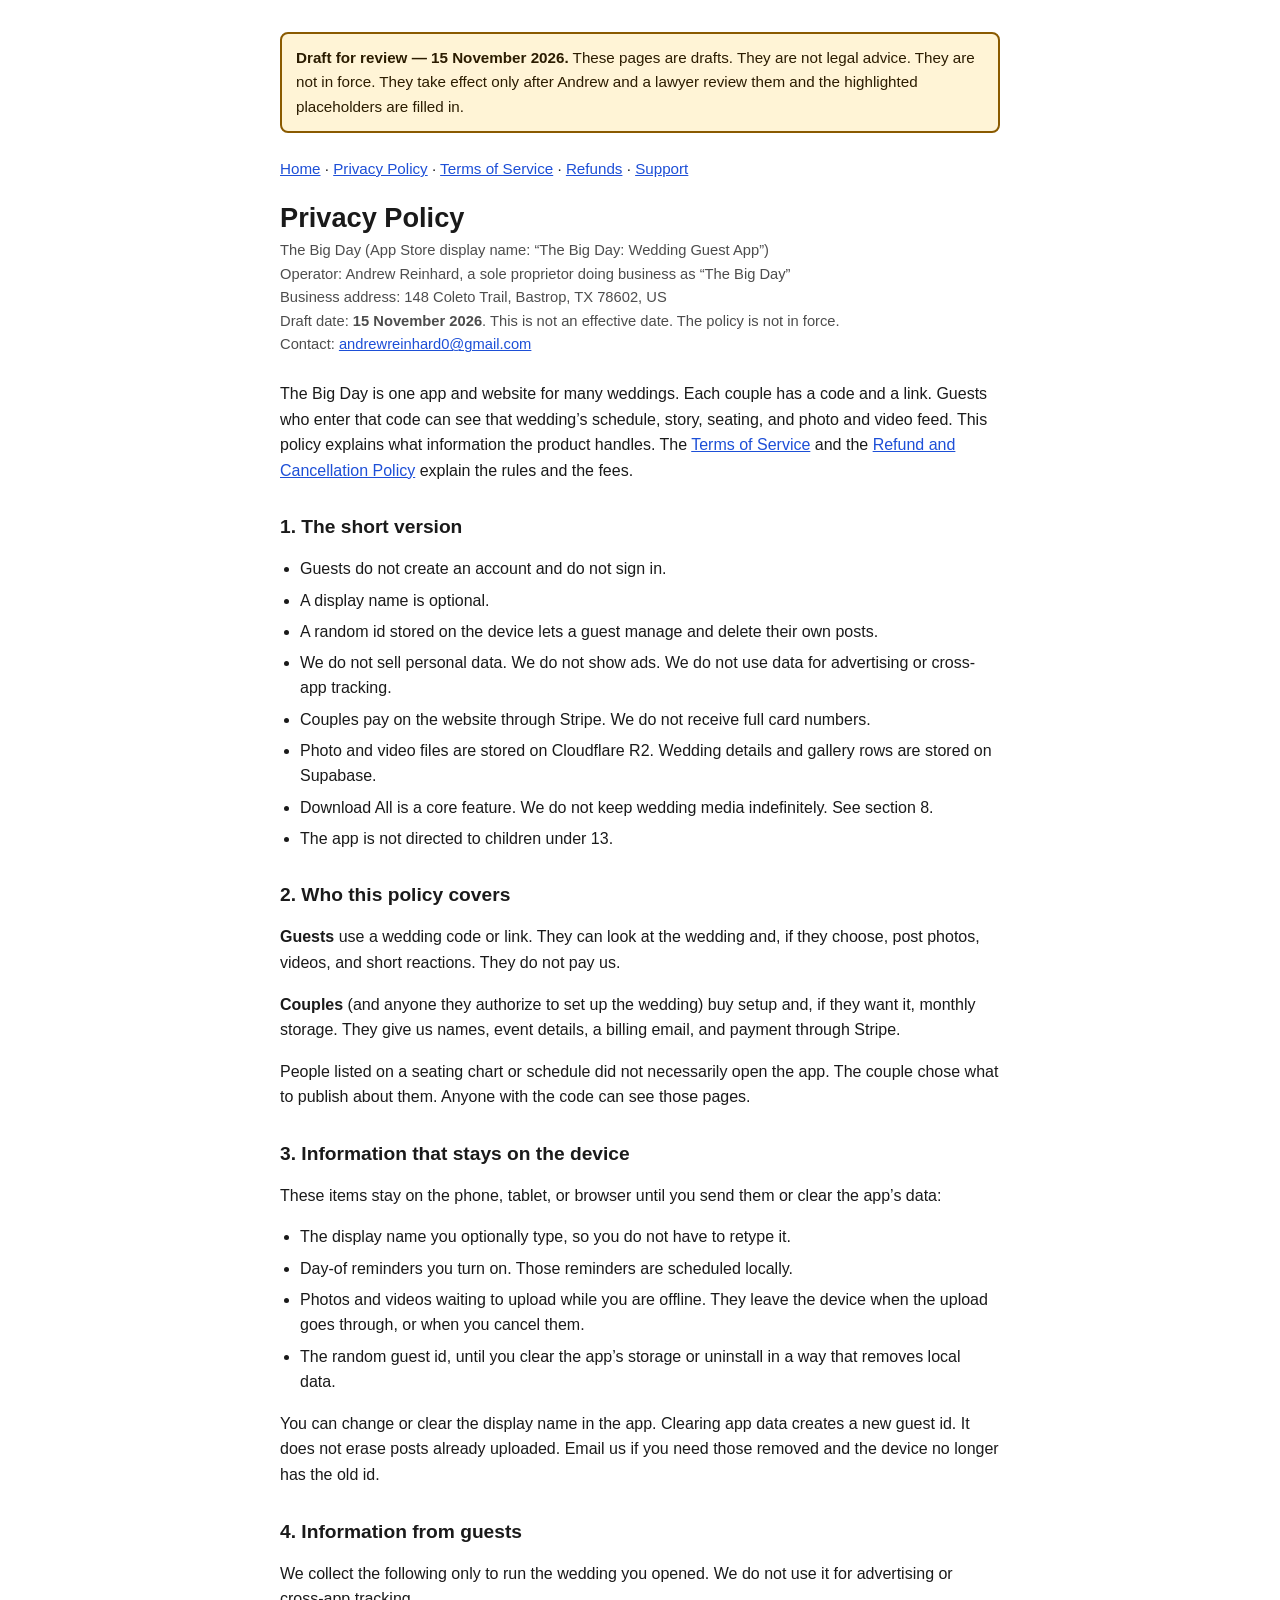
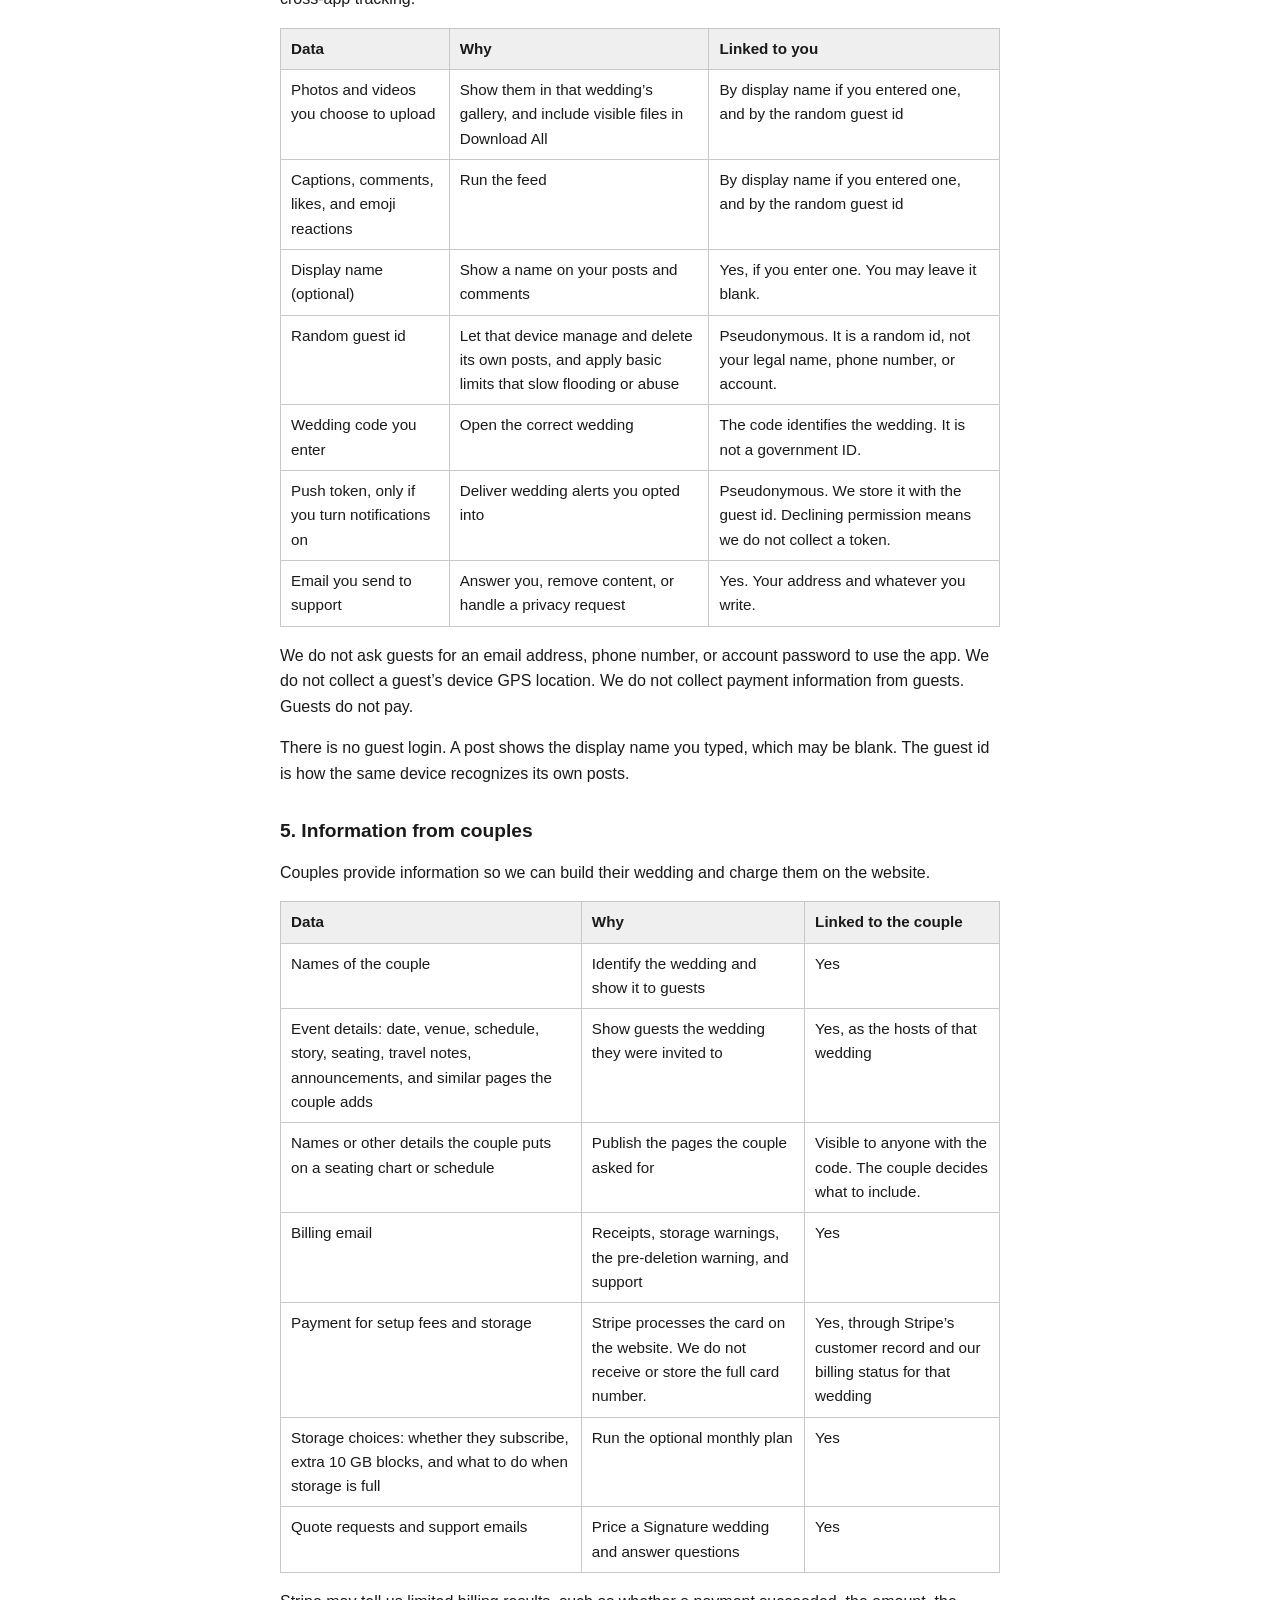
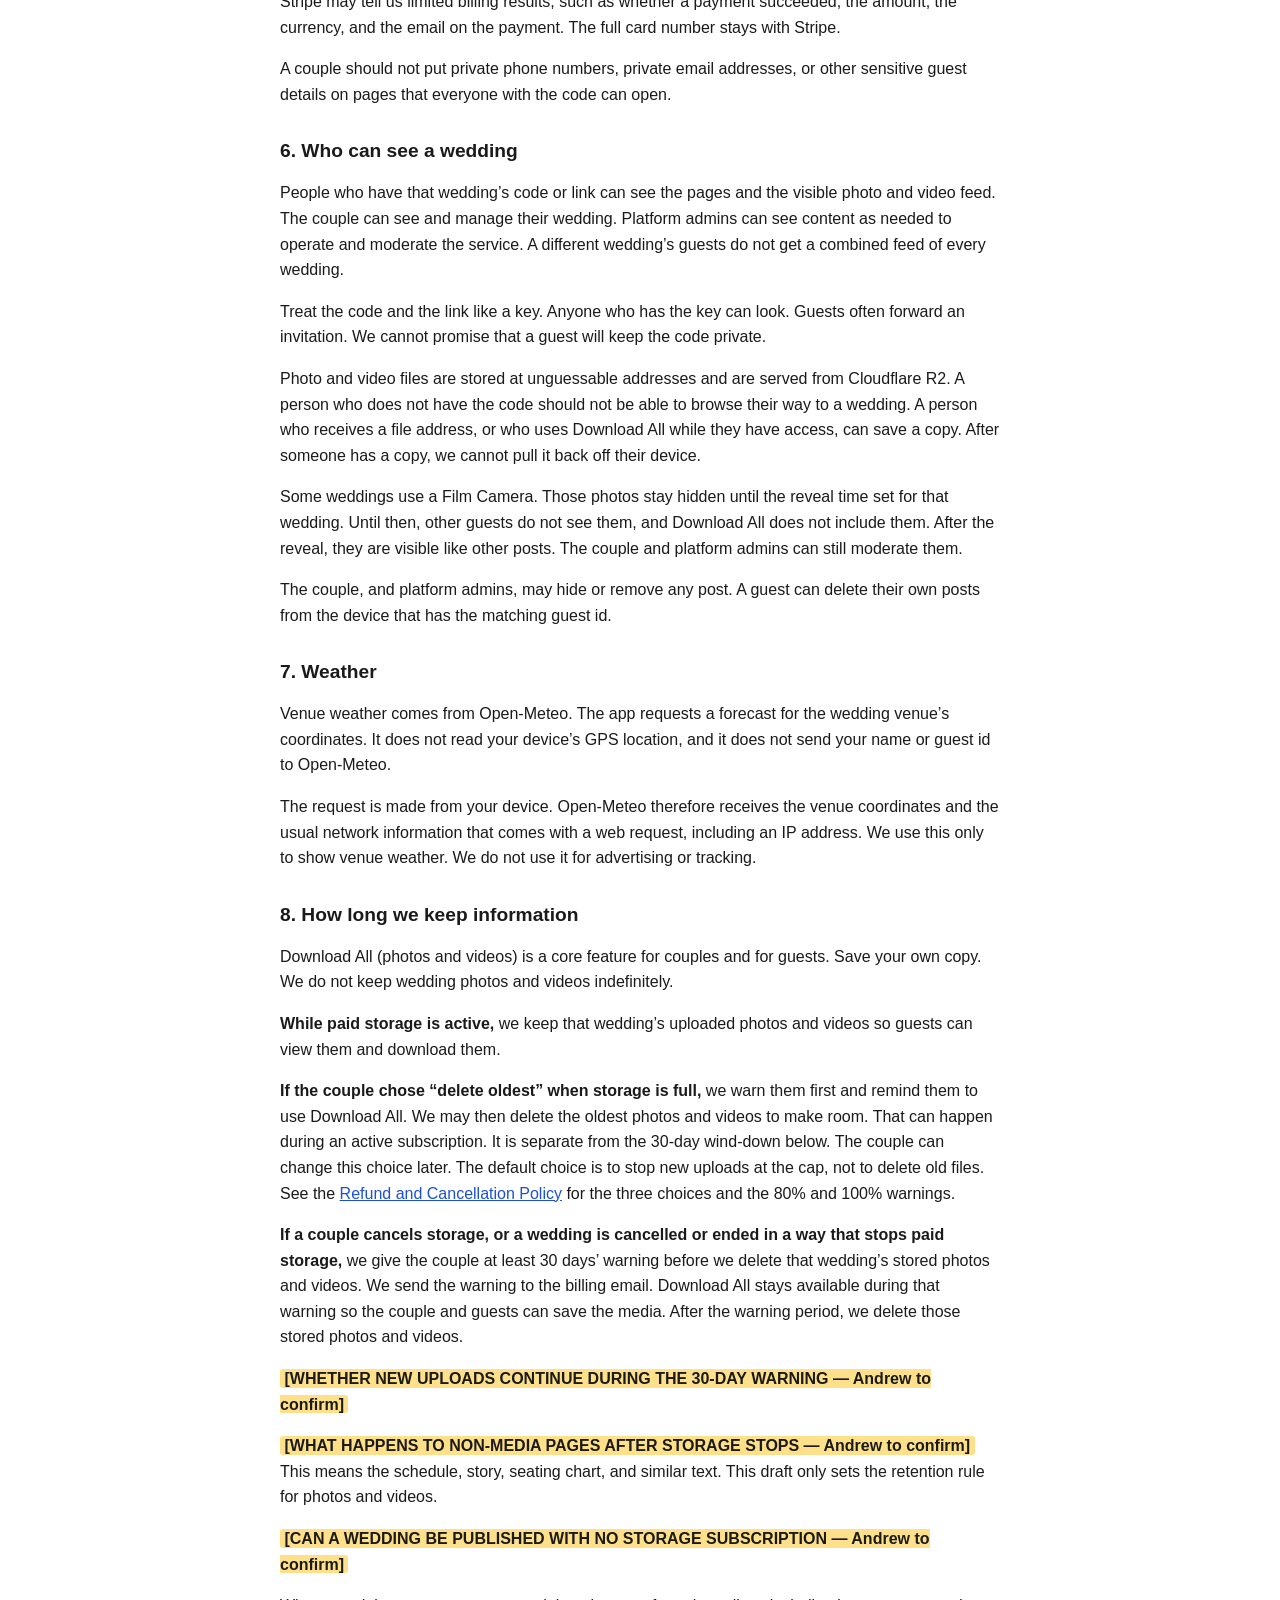
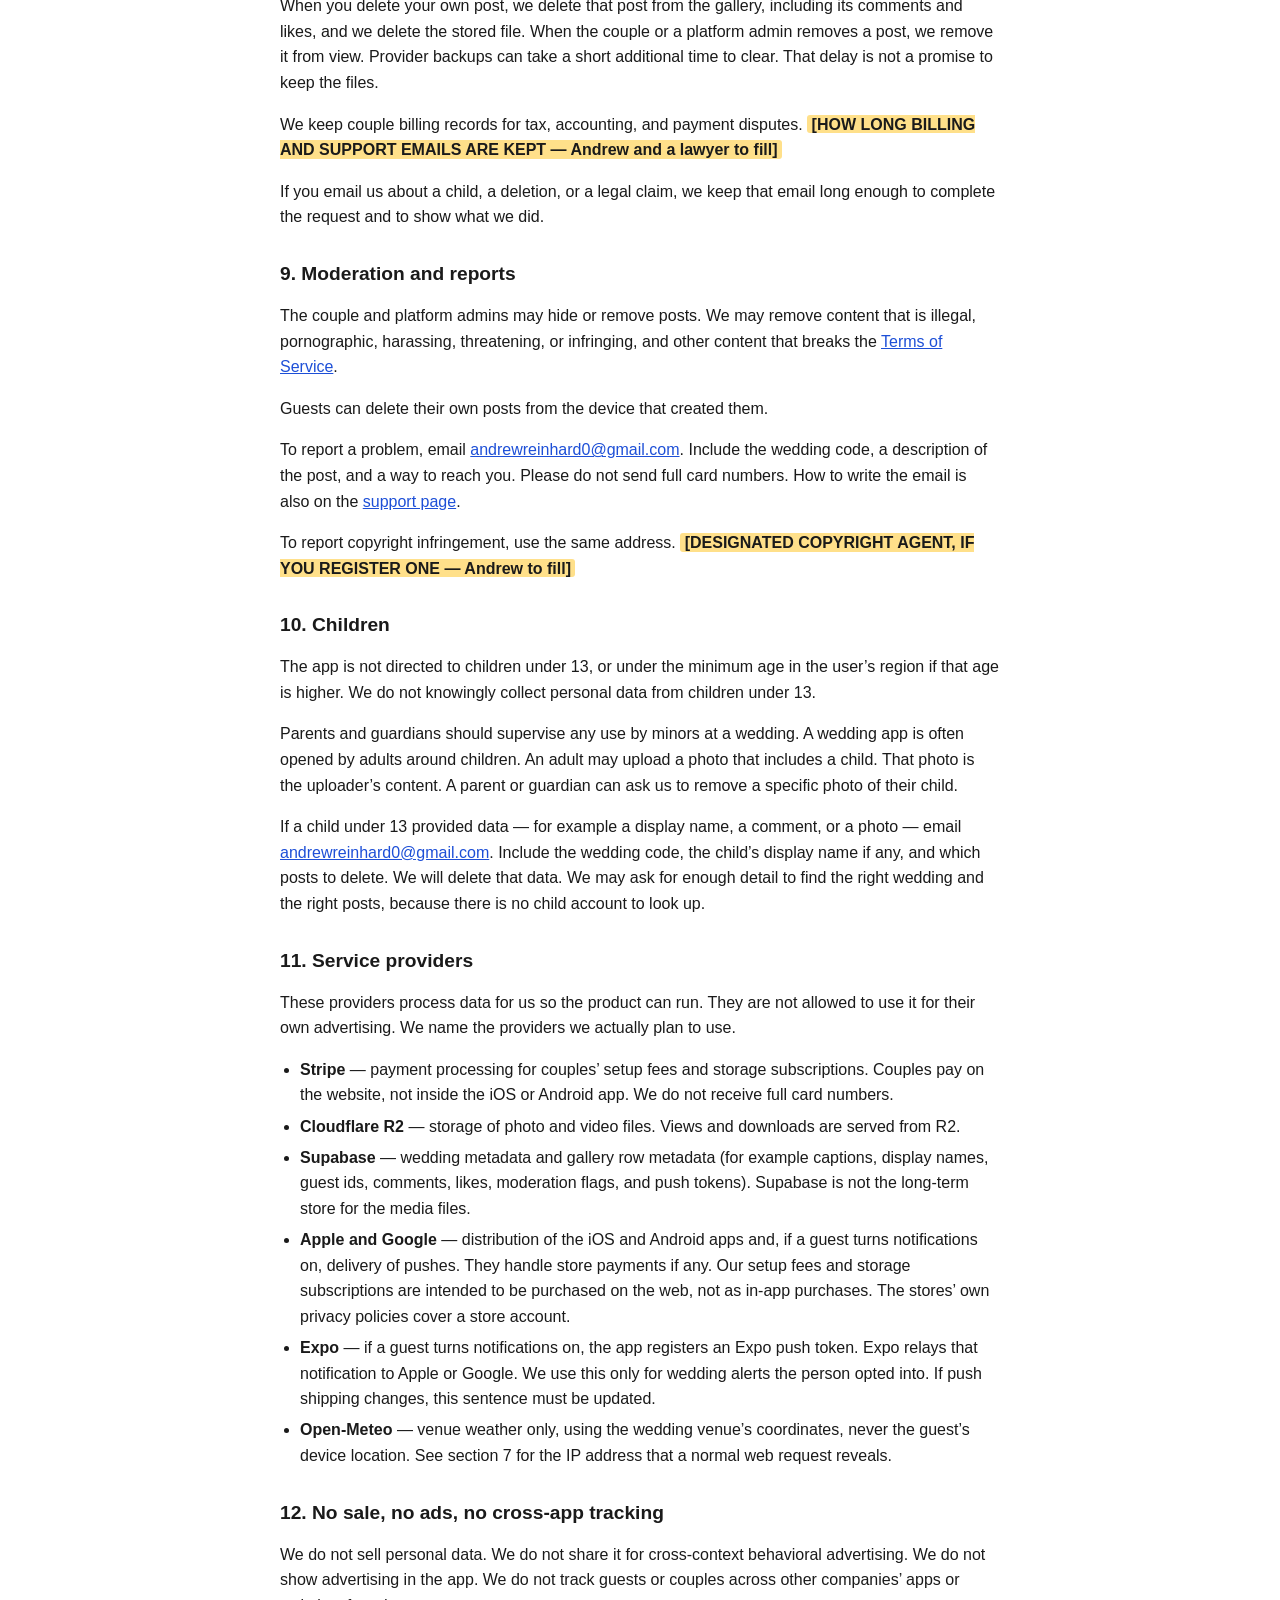
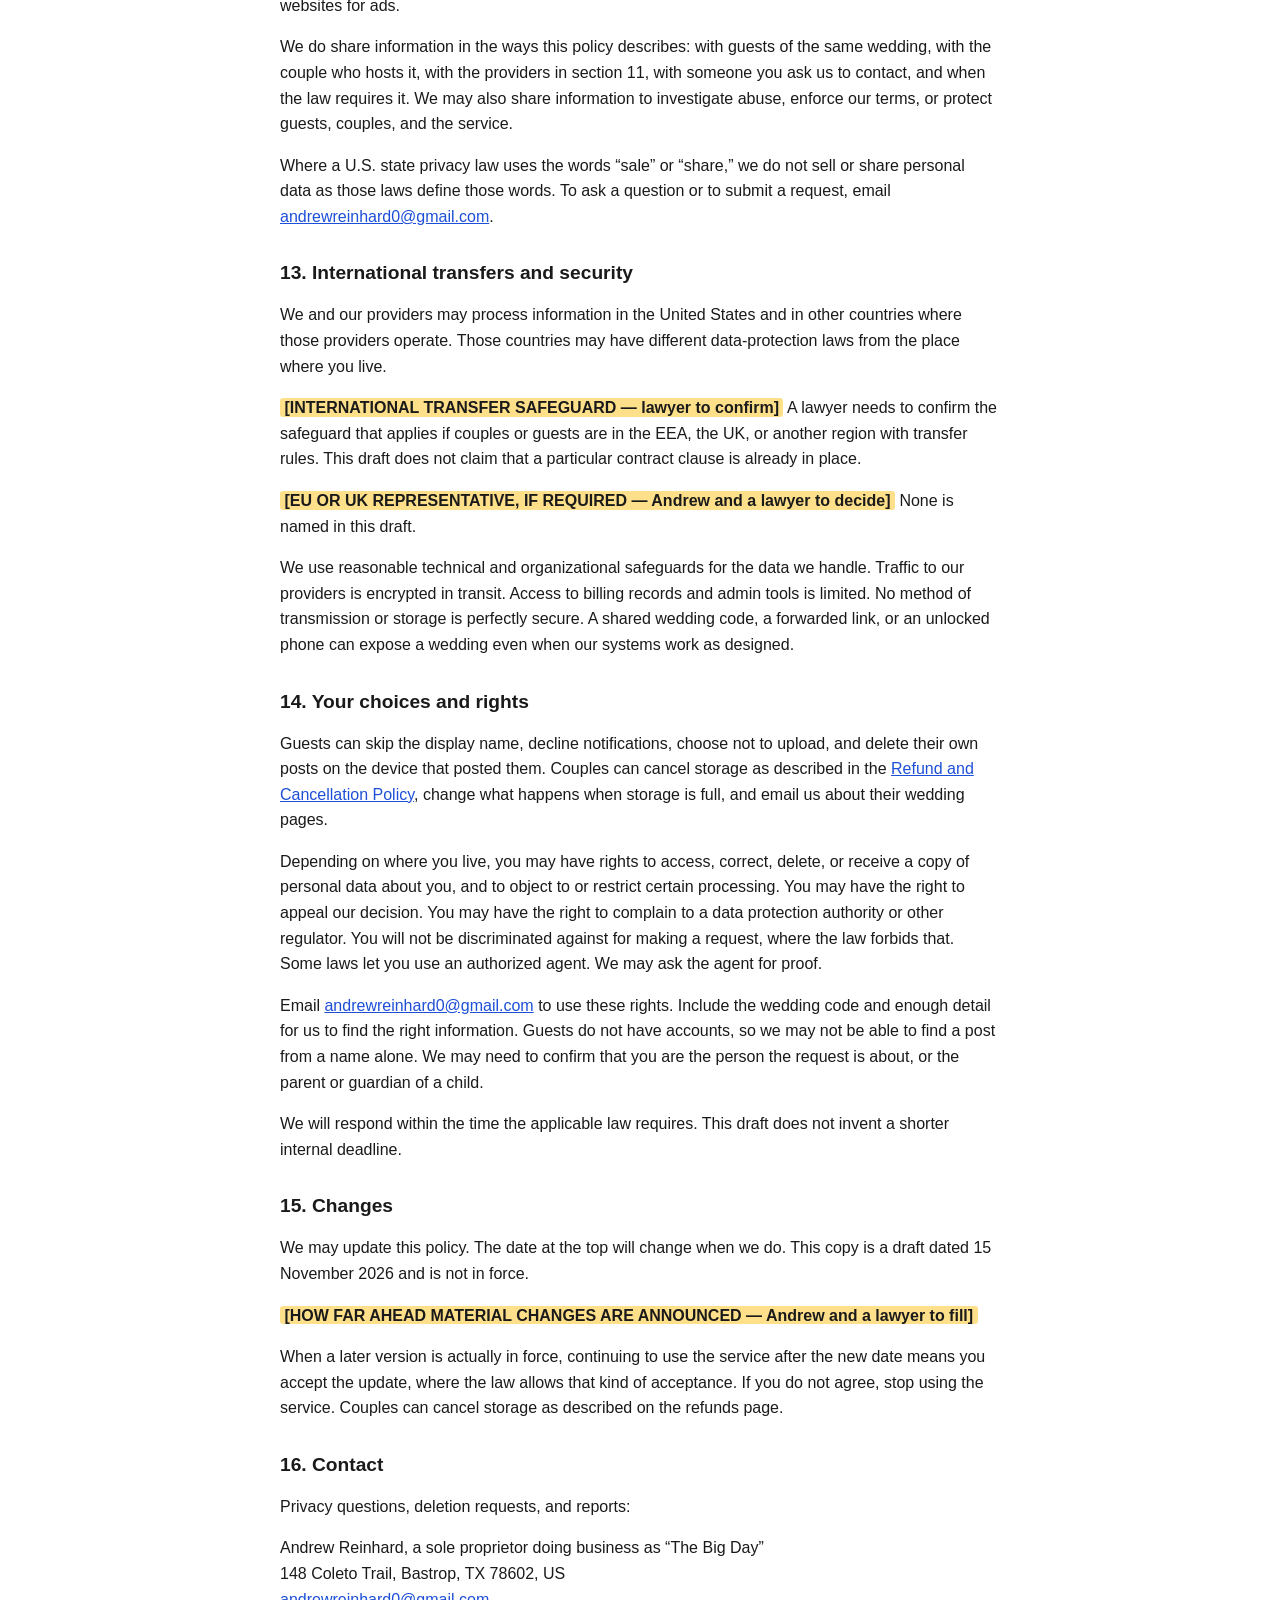
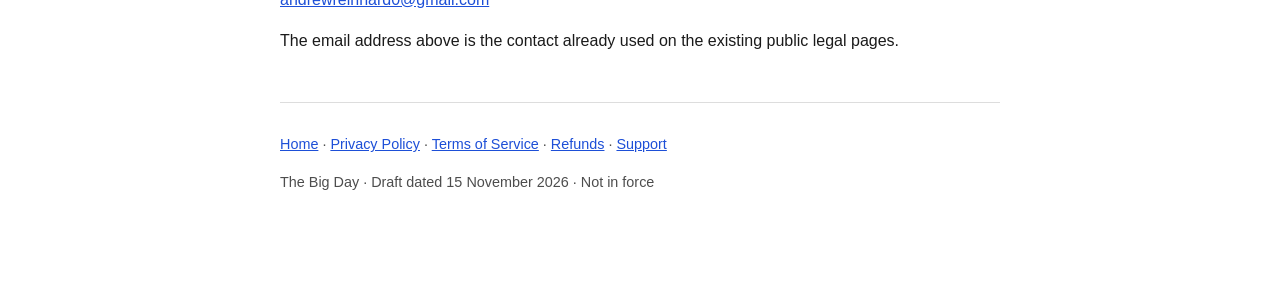
==== commit 9632fe60: "Fill operator, address, Texas venue, and contact email Andrew confirmed he operates The Big Day as a" ====
--- a/privacy.html
+++ b/privacy.html
@@ -21,11 +21,10 @@
 <h1>Privacy Policy</h1>
 <p class="meta">
   The Big Day (App Store display name: “The Big Day: Wedding Guest App”)<br>
-  Operator: <span class="ph">[LEGAL ENTITY NAME — Andrew to fill]</span><br>
-  Business address: <span class="ph">[BUSINESS ADDRESS — Andrew to fill]</span><br>
+  Operator: Andrew Reinhard, a sole proprietor doing business as “The Big Day”<br>
+  Business address: 148 Coleto Trail, Bastrop, TX 78602, US<br>
   Draft date: <strong>15 November 2026</strong>. This is not an effective date. The policy is not in force.<br>
   Contact: <a href="mailto:andrewreinhard0@gmail.com">andrewreinhard0@gmail.com</a>
-  · <span class="ph">[SUPPORT EMAIL IF DIFFERENT]</span>
 </p>
 
 <p>The Big Day is one app and website for many weddings. Each couple has a code and a link. Guests who enter that code can see that wedding’s schedule, story, seating, and photo and video feed. This policy explains what information the product handles. The <a href="./terms.html">Terms of Service</a> and the <a href="./refunds.html">Refund and Cancellation Policy</a> explain the rules and the fees.</p>
@@ -217,12 +216,11 @@
 <h2>16. Contact</h2>
 <p>Privacy questions, deletion requests, and reports:</p>
 <p>
-  <span class="ph">[LEGAL ENTITY NAME — Andrew to fill]</span><br>
-  <span class="ph">[BUSINESS ADDRESS — Andrew to fill]</span><br>
-  <a href="mailto:andrewreinhard0@gmail.com">andrewreinhard0@gmail.com</a><br>
-  <span class="ph">[SUPPORT EMAIL IF DIFFERENT]</span>
+  Andrew Reinhard, a sole proprietor doing business as “The Big Day”<br>
+  148 Coleto Trail, Bastrop, TX 78602, US<br>
+  <a href="mailto:andrewreinhard0@gmail.com">andrewreinhard0@gmail.com</a>
 </p>
-<p>The email address above is the contact already used on the existing public legal pages. The bracket is optional. Fill it only if a different product inbox should replace that address.</p>
+<p>The email address above is the contact already used on the existing public legal pages.</p>
 
 <footer class="site">
   <p><a href="./index.html">Home</a> · <a href="./privacy.html">Privacy Policy</a> · <a href="./terms.html">Terms of Service</a> · <a href="./refunds.html">Refunds</a> · <a href="./support.html">Support</a></p>
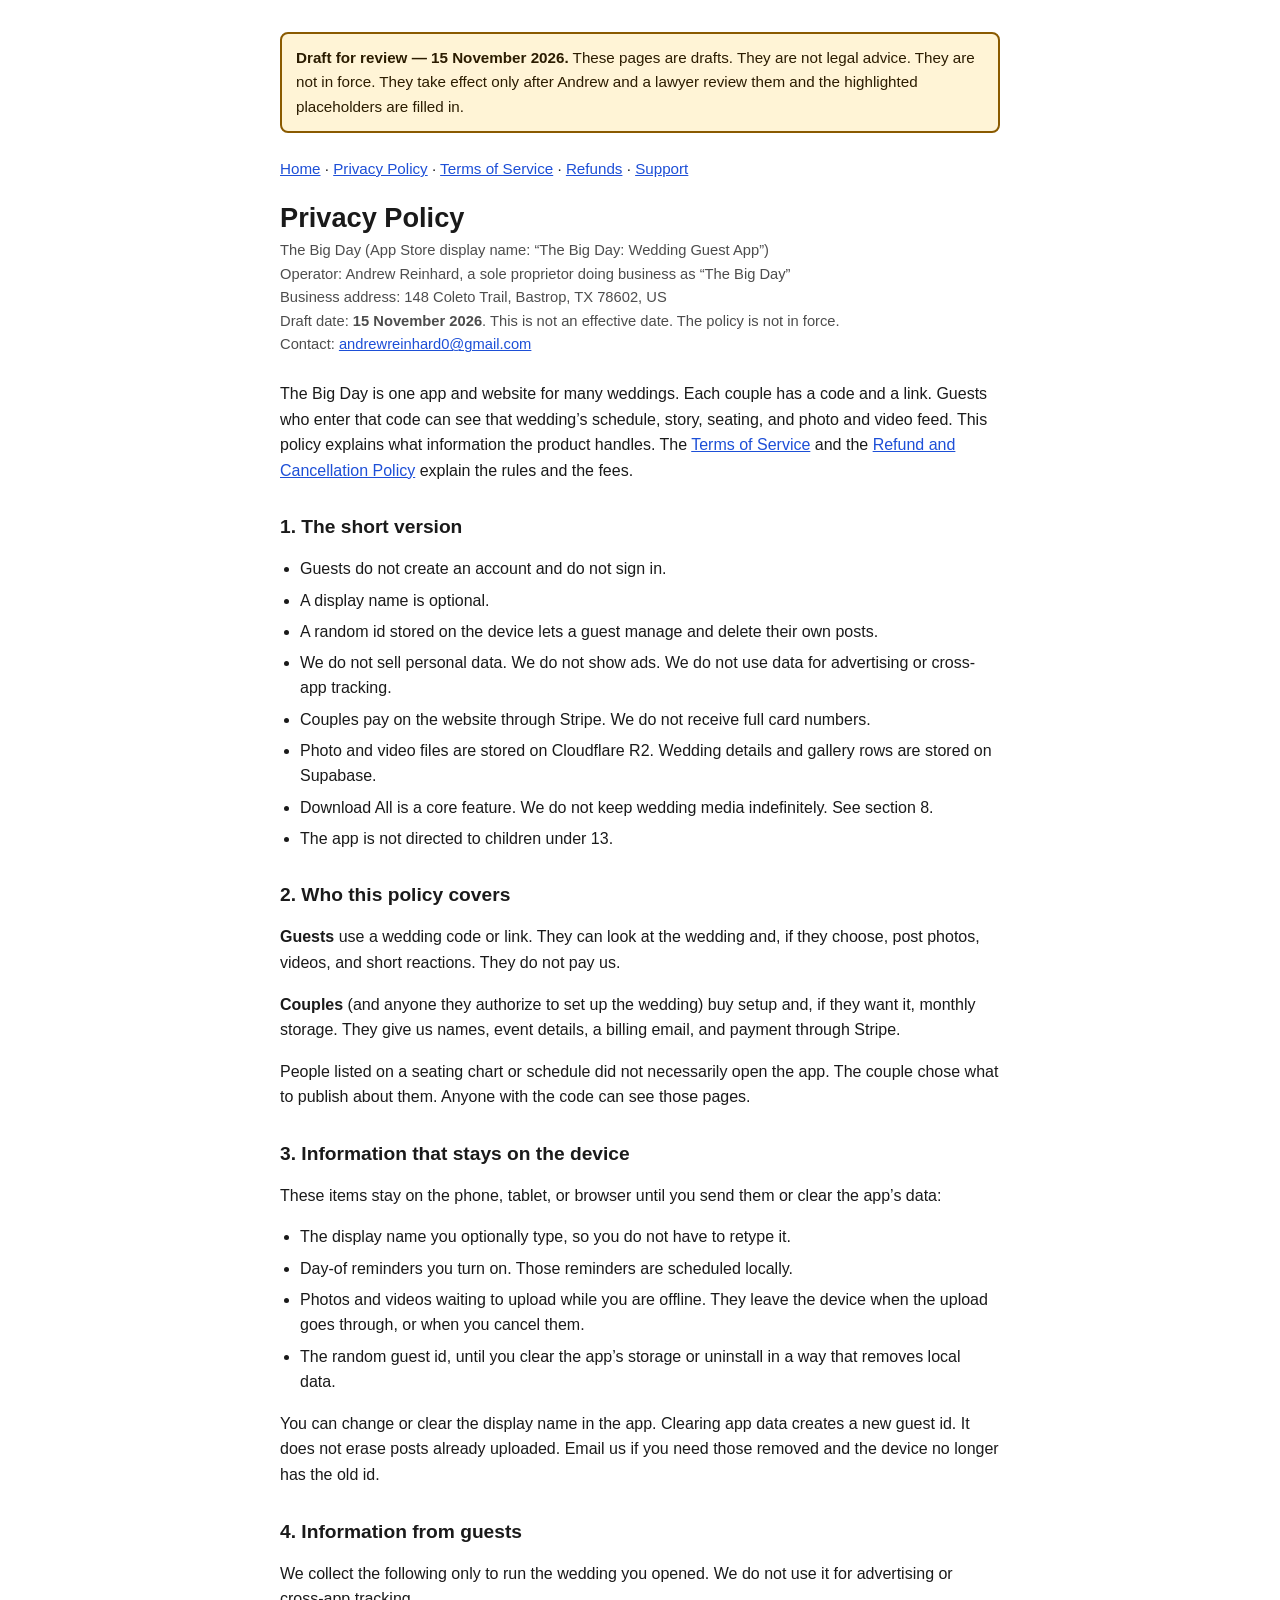
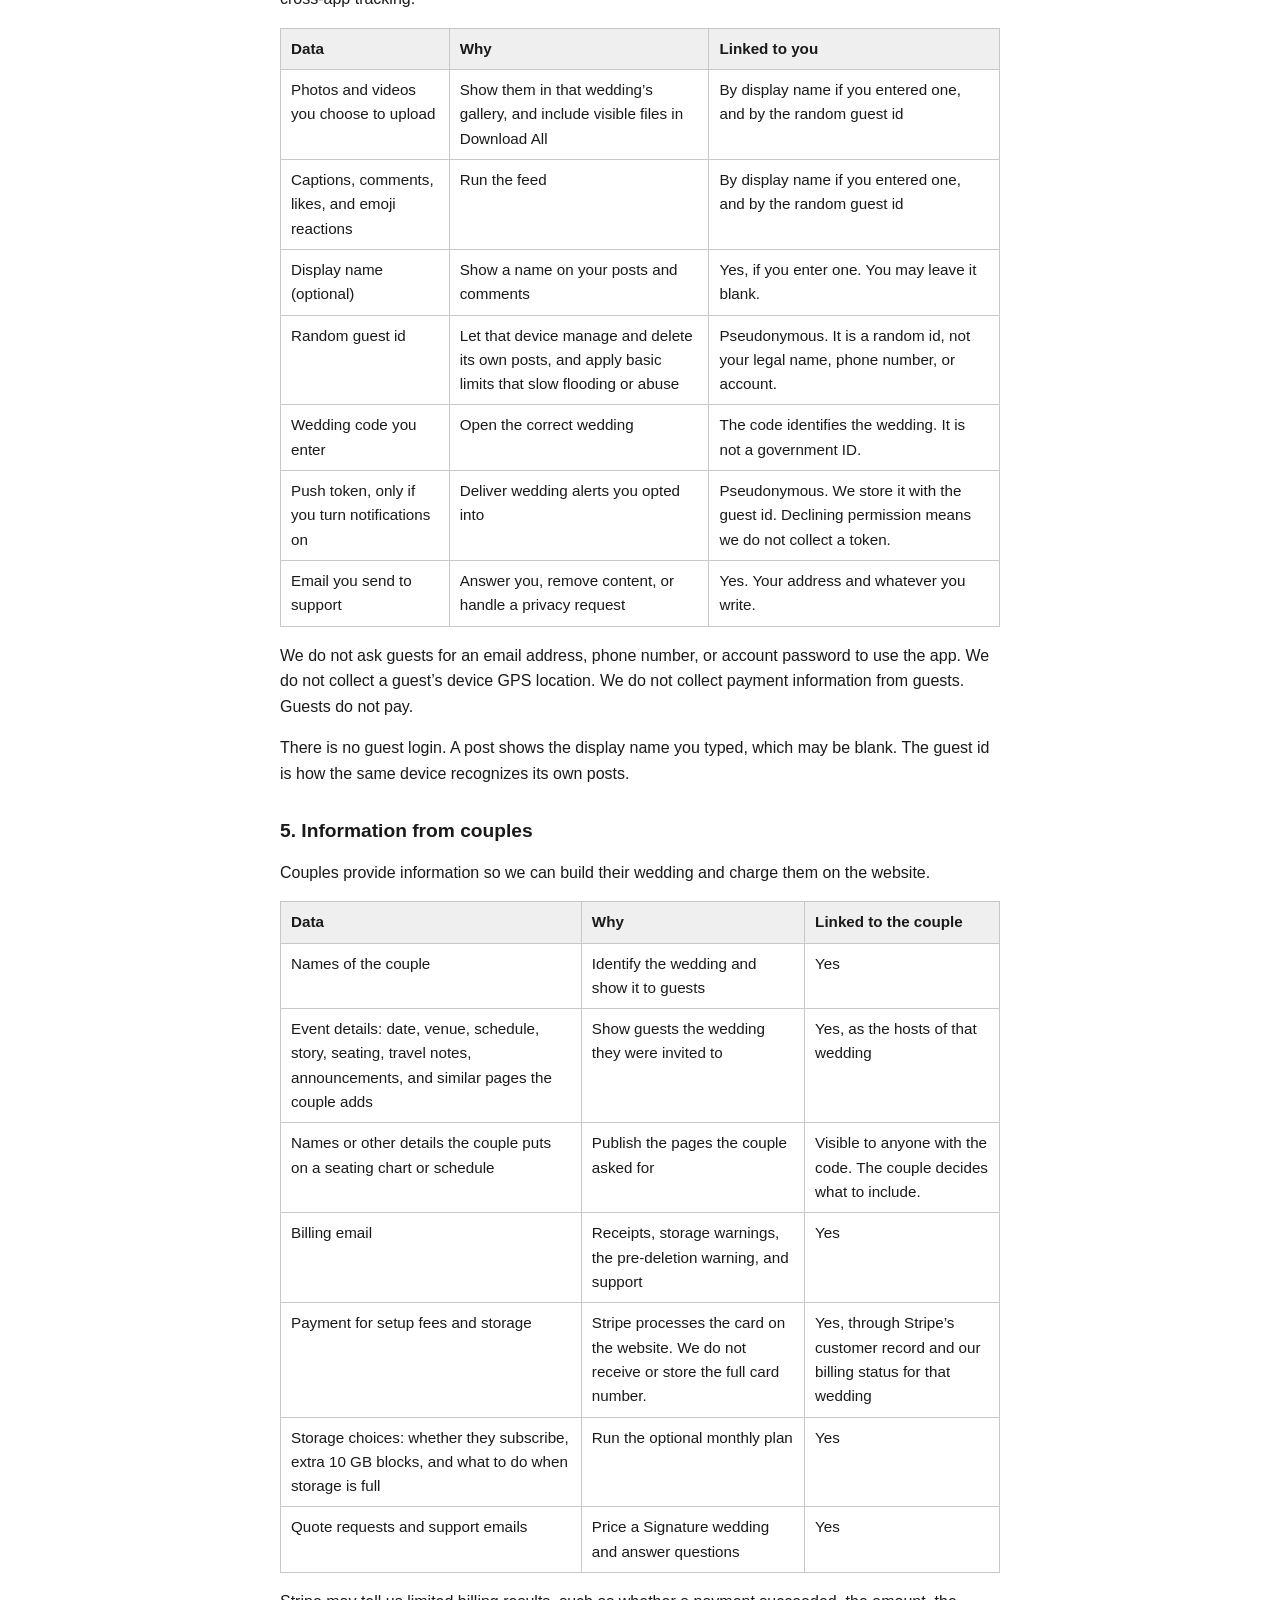
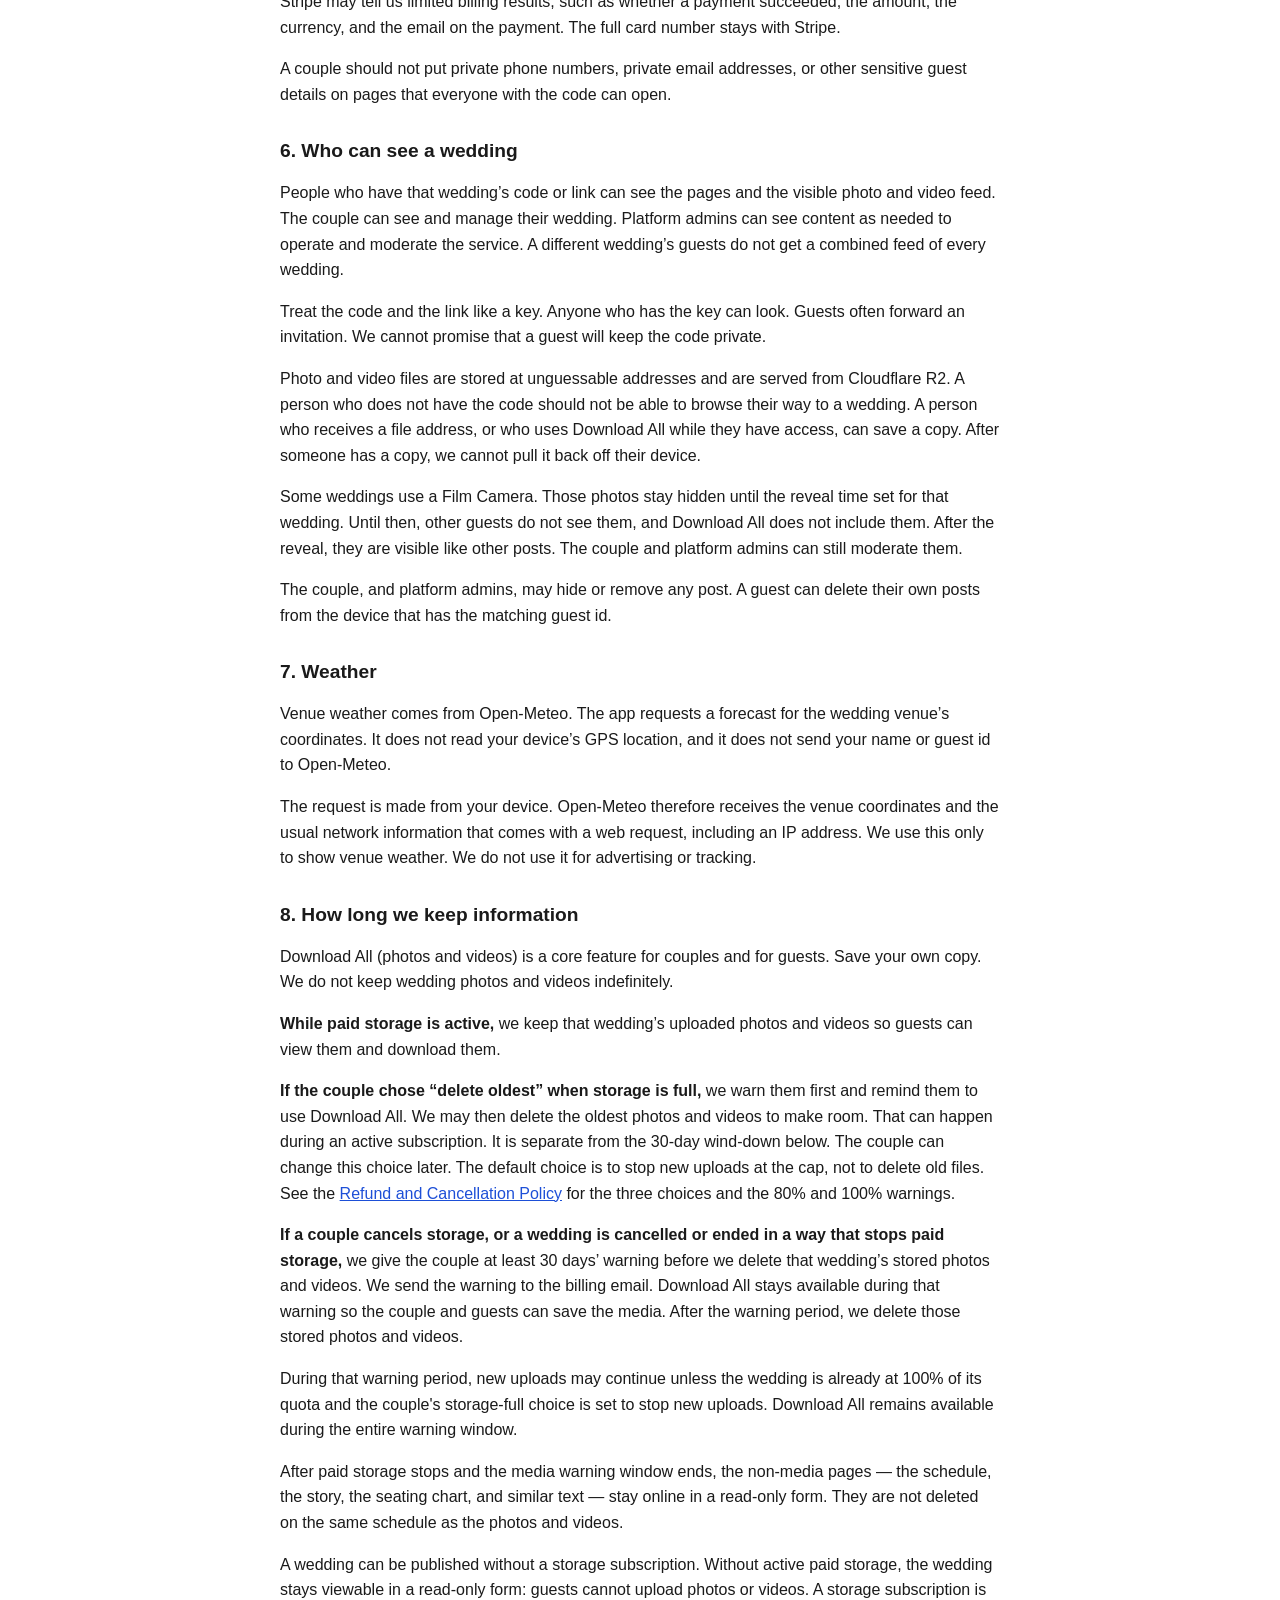
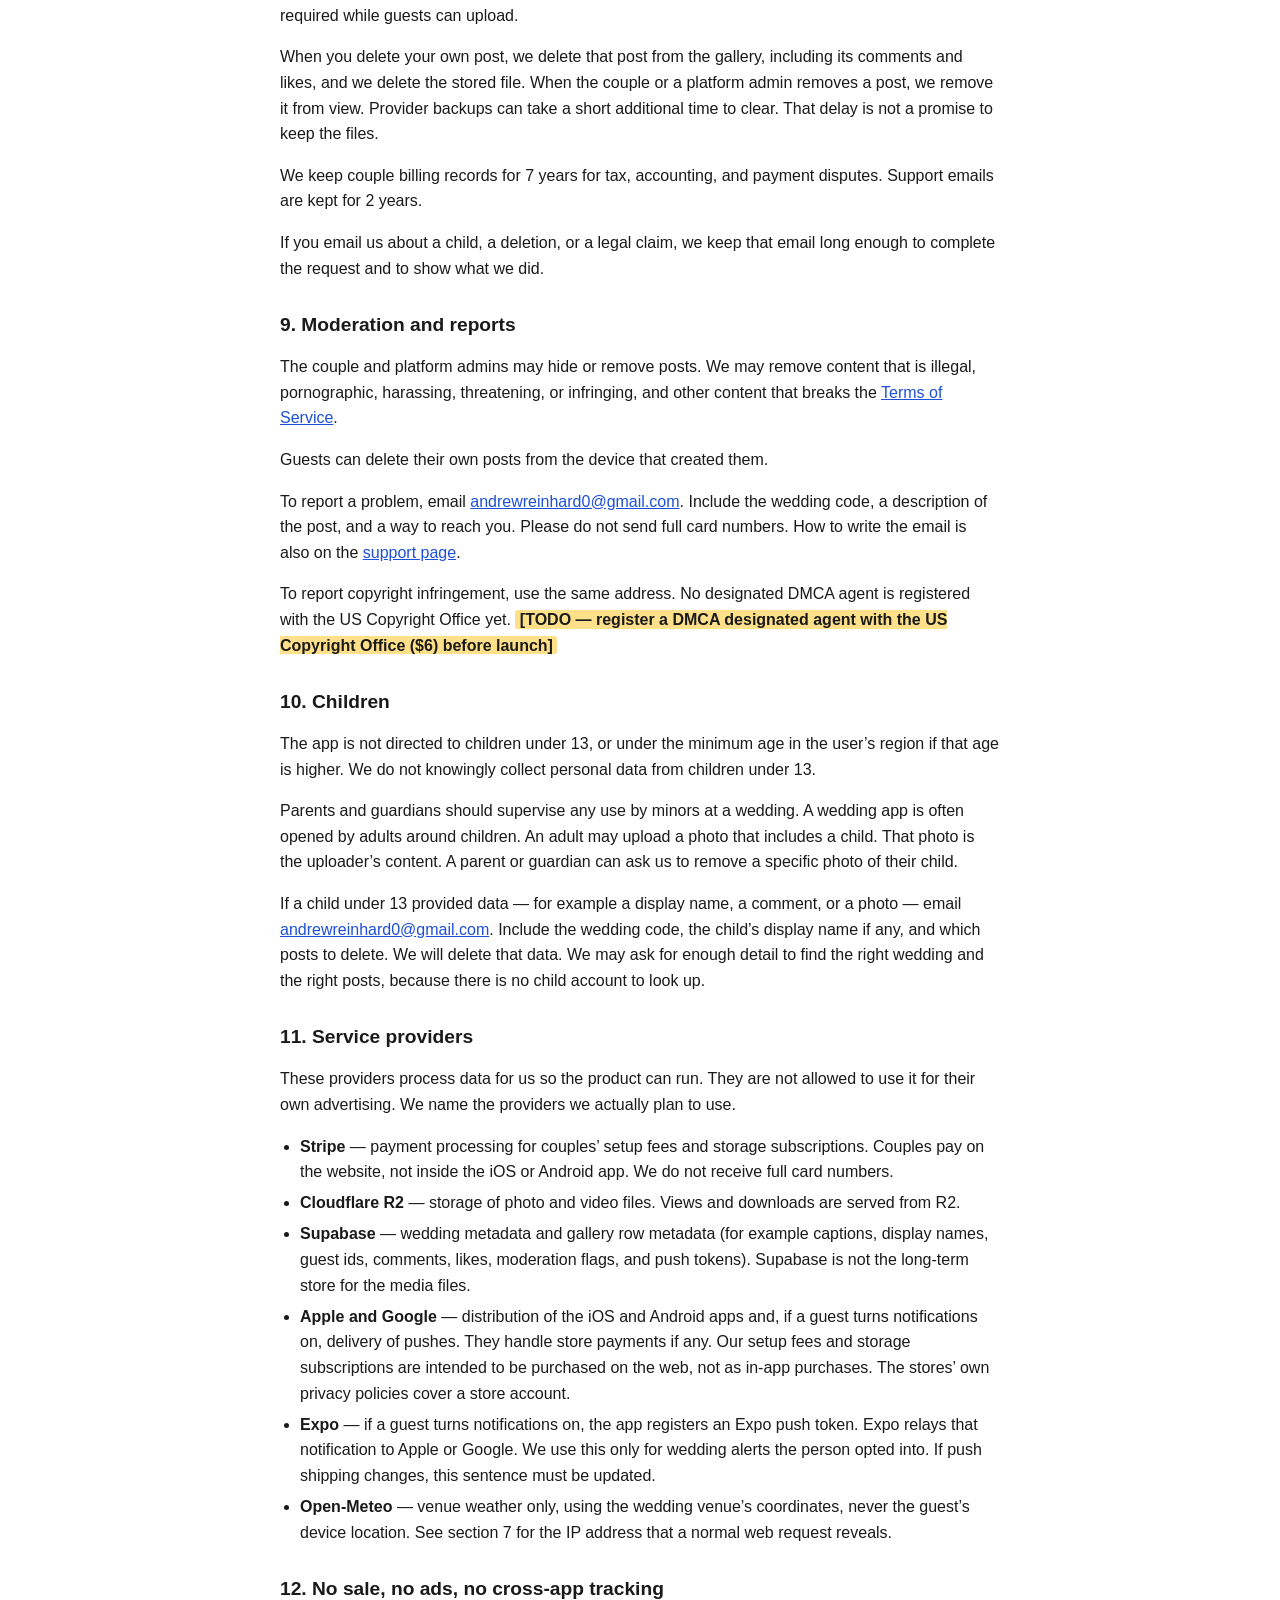
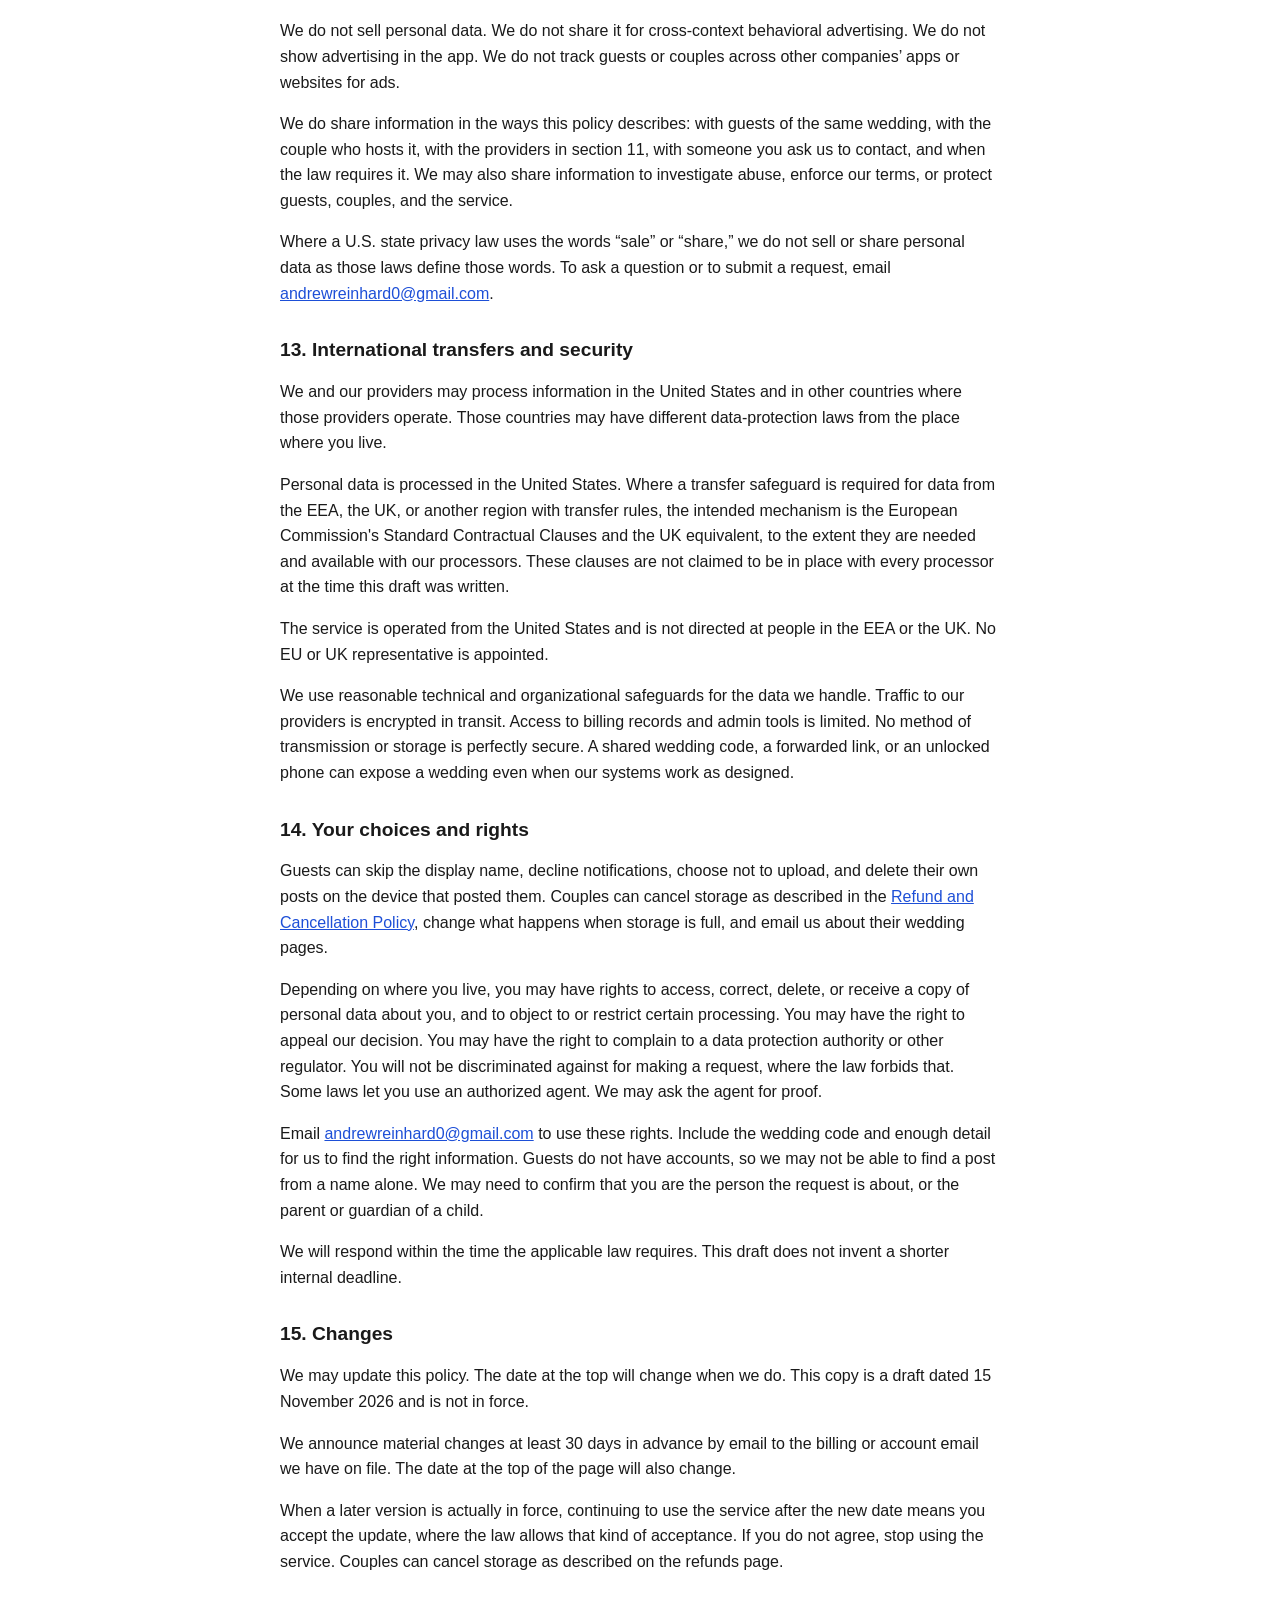
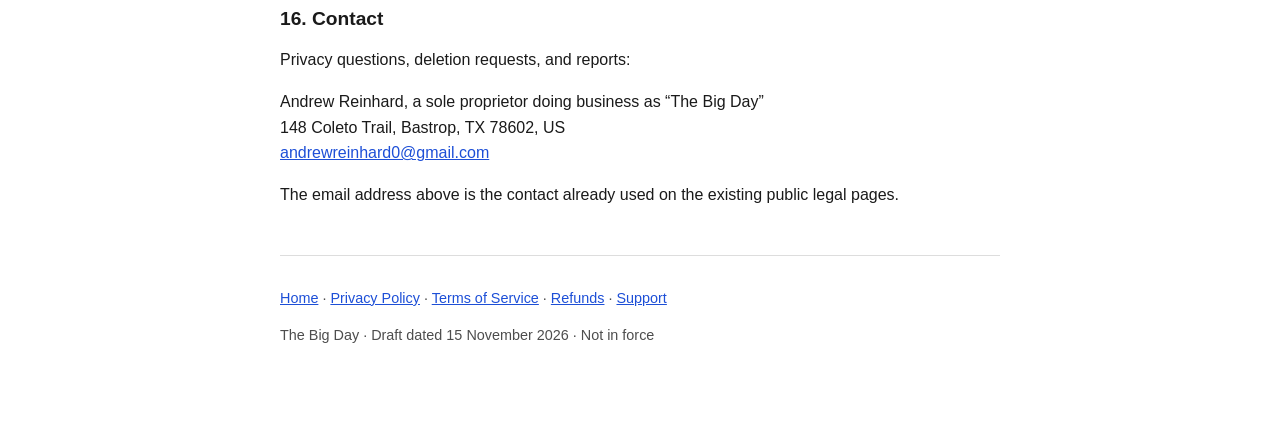
==== commit e6ae4d3c: "Fill remaining legal defaults and confirm 24/7 AI email support Conservative, consumer-friendly defa" ====
--- a/privacy.html
+++ b/privacy.html
@@ -162,18 +162,18 @@
 <p><strong>While paid storage is active,</strong> we keep that wedding’s uploaded photos and videos so guests can view them and download them.</p>
 <p><strong>If the couple chose “delete oldest” when storage is full,</strong> we warn them first and remind them to use Download All. We may then delete the oldest photos and videos to make room. That can happen during an active subscription. It is separate from the 30-day wind-down below. The couple can change this choice later. The default choice is to stop new uploads at the cap, not to delete old files. See the <a href="./refunds.html">Refund and Cancellation Policy</a> for the three choices and the 80% and 100% warnings.</p>
 <p><strong>If a couple cancels storage, or a wedding is cancelled or ended in a way that stops paid storage,</strong> we give the couple at least 30 days’ warning before we delete that wedding’s stored photos and videos. We send the warning to the billing email. Download All stays available during that warning so the couple and guests can save the media. After the warning period, we delete those stored photos and videos.</p>
-<p><span class="ph">[WHETHER NEW UPLOADS CONTINUE DURING THE 30-DAY WARNING — Andrew to confirm]</span></p>
-<p><span class="ph">[WHAT HAPPENS TO NON-MEDIA PAGES AFTER STORAGE STOPS — Andrew to confirm]</span> This means the schedule, story, seating chart, and similar text. This draft only sets the retention rule for photos and videos.</p>
-<p><span class="ph">[CAN A WEDDING BE PUBLISHED WITH NO STORAGE SUBSCRIPTION — Andrew to confirm]</span></p>
+<p>During that warning period, new uploads may continue unless the wedding is already at 100% of its quota and the couple's storage-full choice is set to stop new uploads. Download All remains available during the entire warning window.</p>
+<p>After paid storage stops and the media warning window ends, the non-media pages — the schedule, the story, the seating chart, and similar text — stay online in a read-only form. They are not deleted on the same schedule as the photos and videos.</p>
+<p>A wedding can be published without a storage subscription. Without active paid storage, the wedding stays viewable in a read-only form: guests cannot upload photos or videos. A storage subscription is required while guests can upload.</p>
 <p>When you delete your own post, we delete that post from the gallery, including its comments and likes, and we delete the stored file. When the couple or a platform admin removes a post, we remove it from view. Provider backups can take a short additional time to clear. That delay is not a promise to keep the files.</p>
-<p>We keep couple billing records for tax, accounting, and payment disputes. <span class="ph">[HOW LONG BILLING AND SUPPORT EMAILS ARE KEPT — Andrew and a lawyer to fill]</span></p>
+<p>We keep couple billing records for 7 years for tax, accounting, and payment disputes. Support emails are kept for 2 years.</p>
 <p>If you email us about a child, a deletion, or a legal claim, we keep that email long enough to complete the request and to show what we did.</p>
 
 <h2>9. Moderation and reports</h2>
 <p>The couple and platform admins may hide or remove posts. We may remove content that is illegal, pornographic, harassing, threatening, or infringing, and other content that breaks the <a href="./terms.html">Terms of Service</a>.</p>
 <p>Guests can delete their own posts from the device that created them.</p>
 <p>To report a problem, email <a href="mailto:andrewreinhard0@gmail.com">andrewreinhard0@gmail.com</a>. Include the wedding code, a description of the post, and a way to reach you. Please do not send full card numbers. How to write the email is also on the <a href="./support.html">support page</a>.</p>
-<p>To report copyright infringement, use the same address. <span class="ph">[DESIGNATED COPYRIGHT AGENT, IF YOU REGISTER ONE — Andrew to fill]</span></p>
+<p>To report copyright infringement, use the same address. No designated DMCA agent is registered with the US Copyright Office yet. <span class="ph">[TODO — register a DMCA designated agent with the US Copyright Office ($6) before launch]</span></p>
 
 <h2>10. Children</h2>
 <p>The app is not directed to children under 13, or under the minimum age in the user’s region if that age is higher. We do not knowingly collect personal data from children under 13.</p>
@@ -198,8 +198,8 @@
 
 <h2>13. International transfers and security</h2>
 <p>We and our providers may process information in the United States and in other countries where those providers operate. Those countries may have different data-protection laws from the place where you live.</p>
-<p><span class="ph">[INTERNATIONAL TRANSFER SAFEGUARD — lawyer to confirm]</span> A lawyer needs to confirm the safeguard that applies if couples or guests are in the EEA, the UK, or another region with transfer rules. This draft does not claim that a particular contract clause is already in place.</p>
-<p><span class="ph">[EU OR UK REPRESENTATIVE, IF REQUIRED — Andrew and a lawyer to decide]</span> None is named in this draft.</p>
+<p>Personal data is processed in the United States. Where a transfer safeguard is required for data from the EEA, the UK, or another region with transfer rules, the intended mechanism is the European Commission's Standard Contractual Clauses and the UK equivalent, to the extent they are needed and available with our processors. These clauses are not claimed to be in place with every processor at the time this draft was written.</p>
+<p>The service is operated from the United States and is not directed at people in the EEA or the UK. No EU or UK representative is appointed.</p>
 <p>We use reasonable technical and organizational safeguards for the data we handle. Traffic to our providers is encrypted in transit. Access to billing records and admin tools is limited. No method of transmission or storage is perfectly secure. A shared wedding code, a forwarded link, or an unlocked phone can expose a wedding even when our systems work as designed.</p>
 
 <h2>14. Your choices and rights</h2>
@@ -210,7 +210,7 @@
 
 <h2>15. Changes</h2>
 <p>We may update this policy. The date at the top will change when we do. This copy is a draft dated 15 November 2026 and is not in force.</p>
-<p><span class="ph">[HOW FAR AHEAD MATERIAL CHANGES ARE ANNOUNCED — Andrew and a lawyer to fill]</span></p>
+<p>We announce material changes at least 30 days in advance by email to the billing or account email we have on file. The date at the top of the page will also change.</p>
 <p>When a later version is actually in force, continuing to use the service after the new date means you accept the update, where the law allows that kind of acceptance. If you do not agree, stop using the service. Couples can cancel storage as described on the refunds page.</p>
 
 <h2>16. Contact</h2>
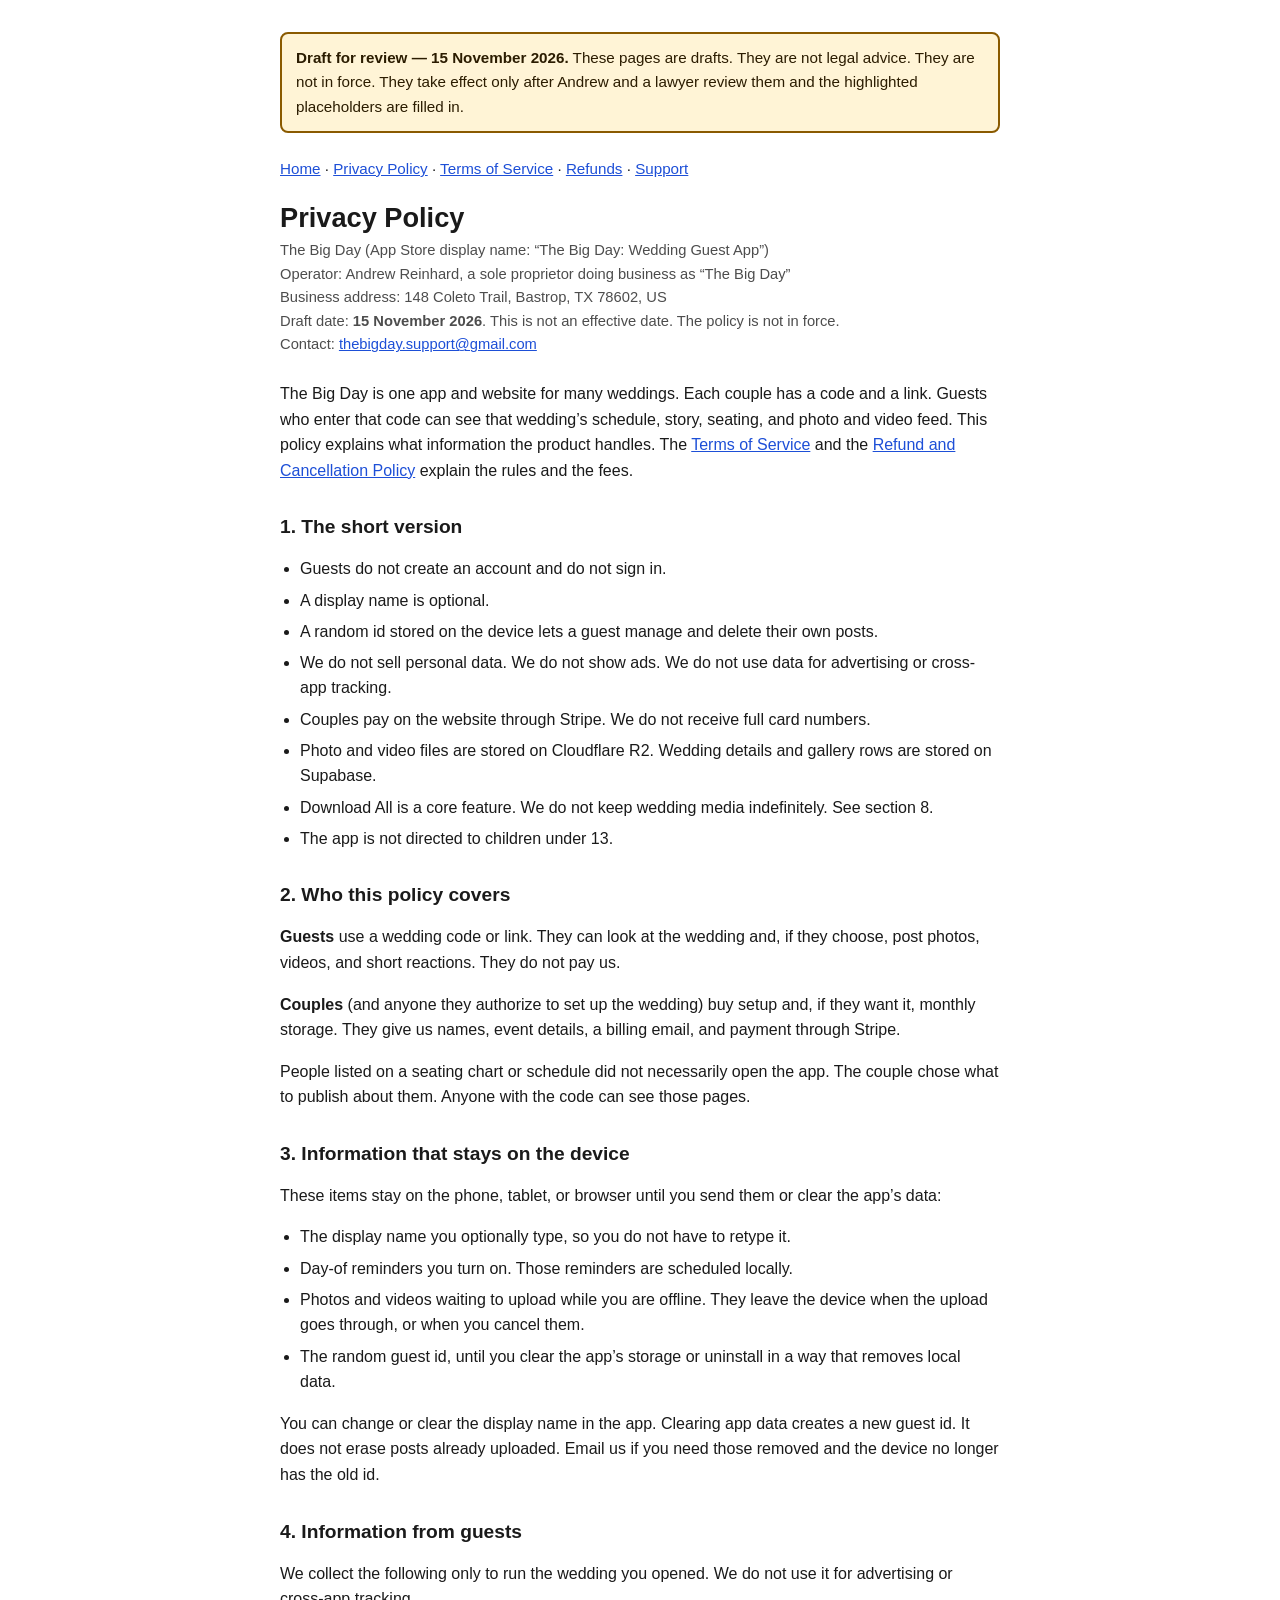
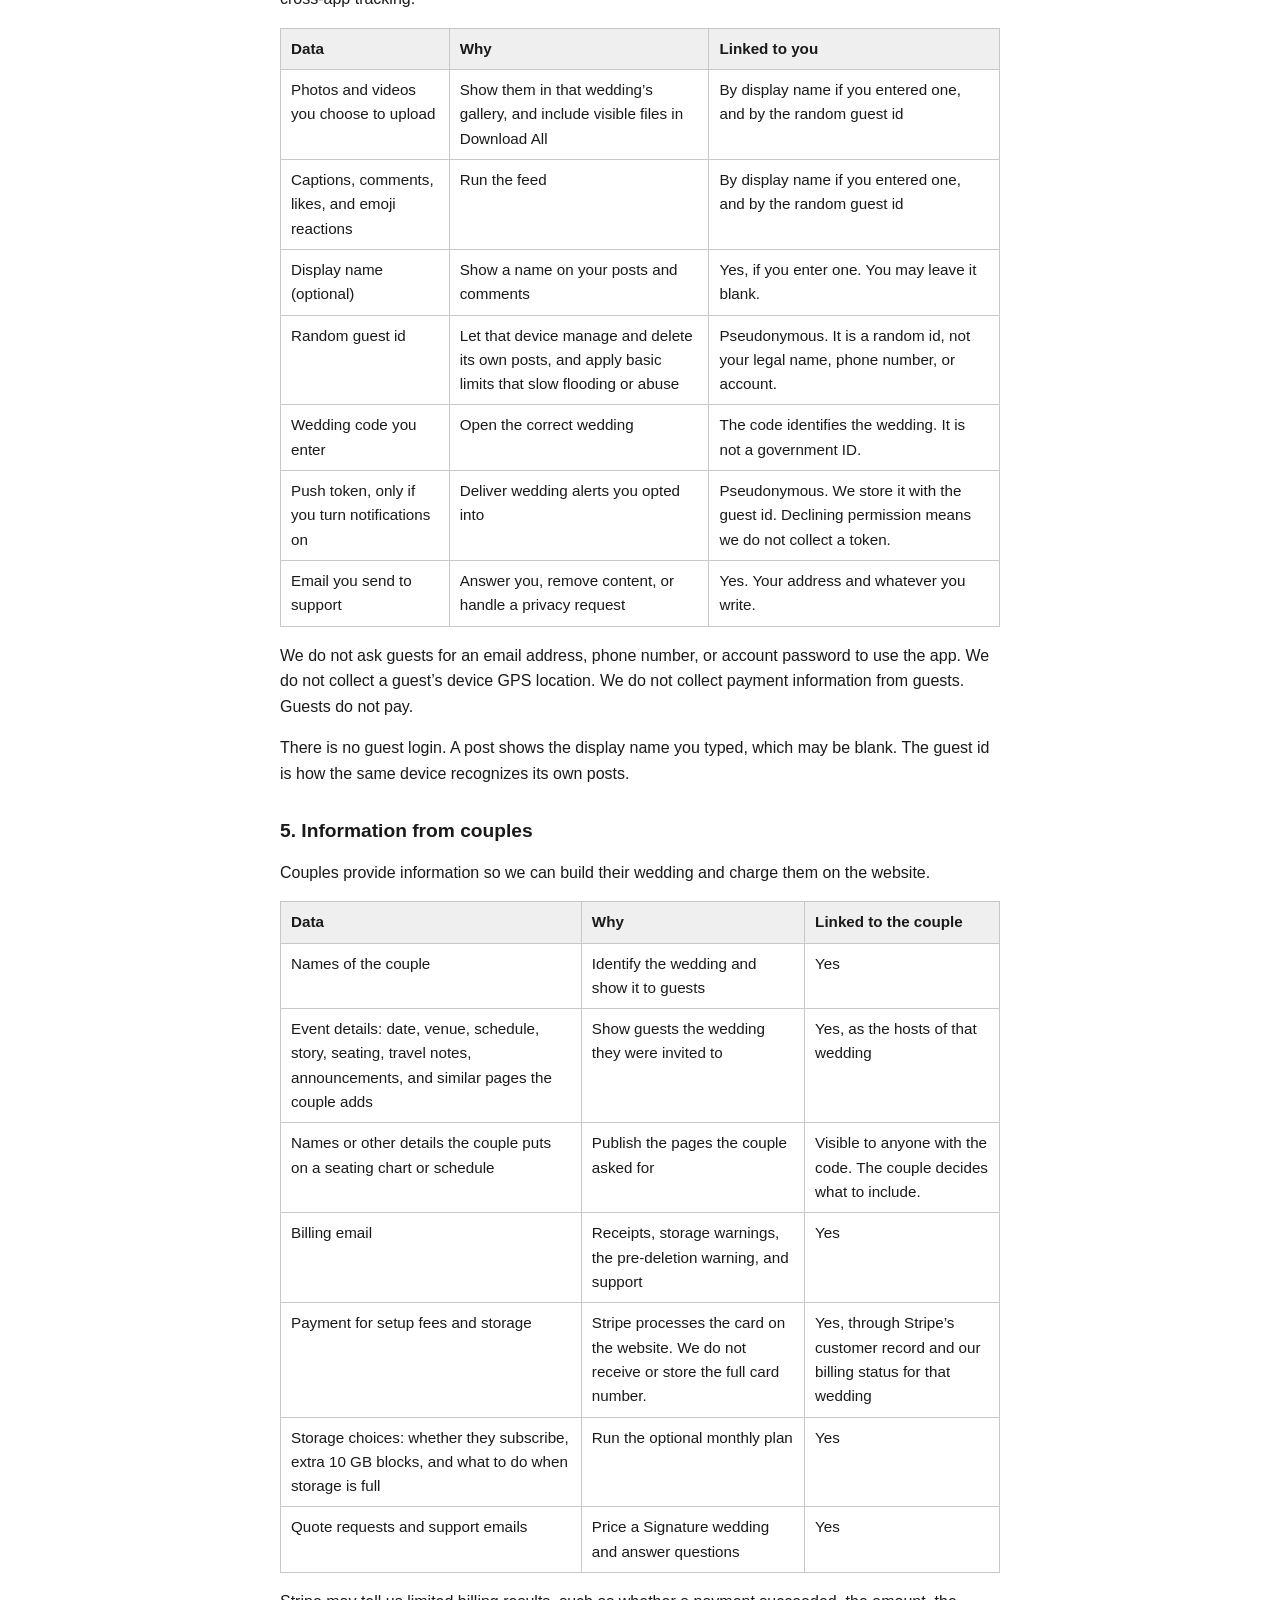
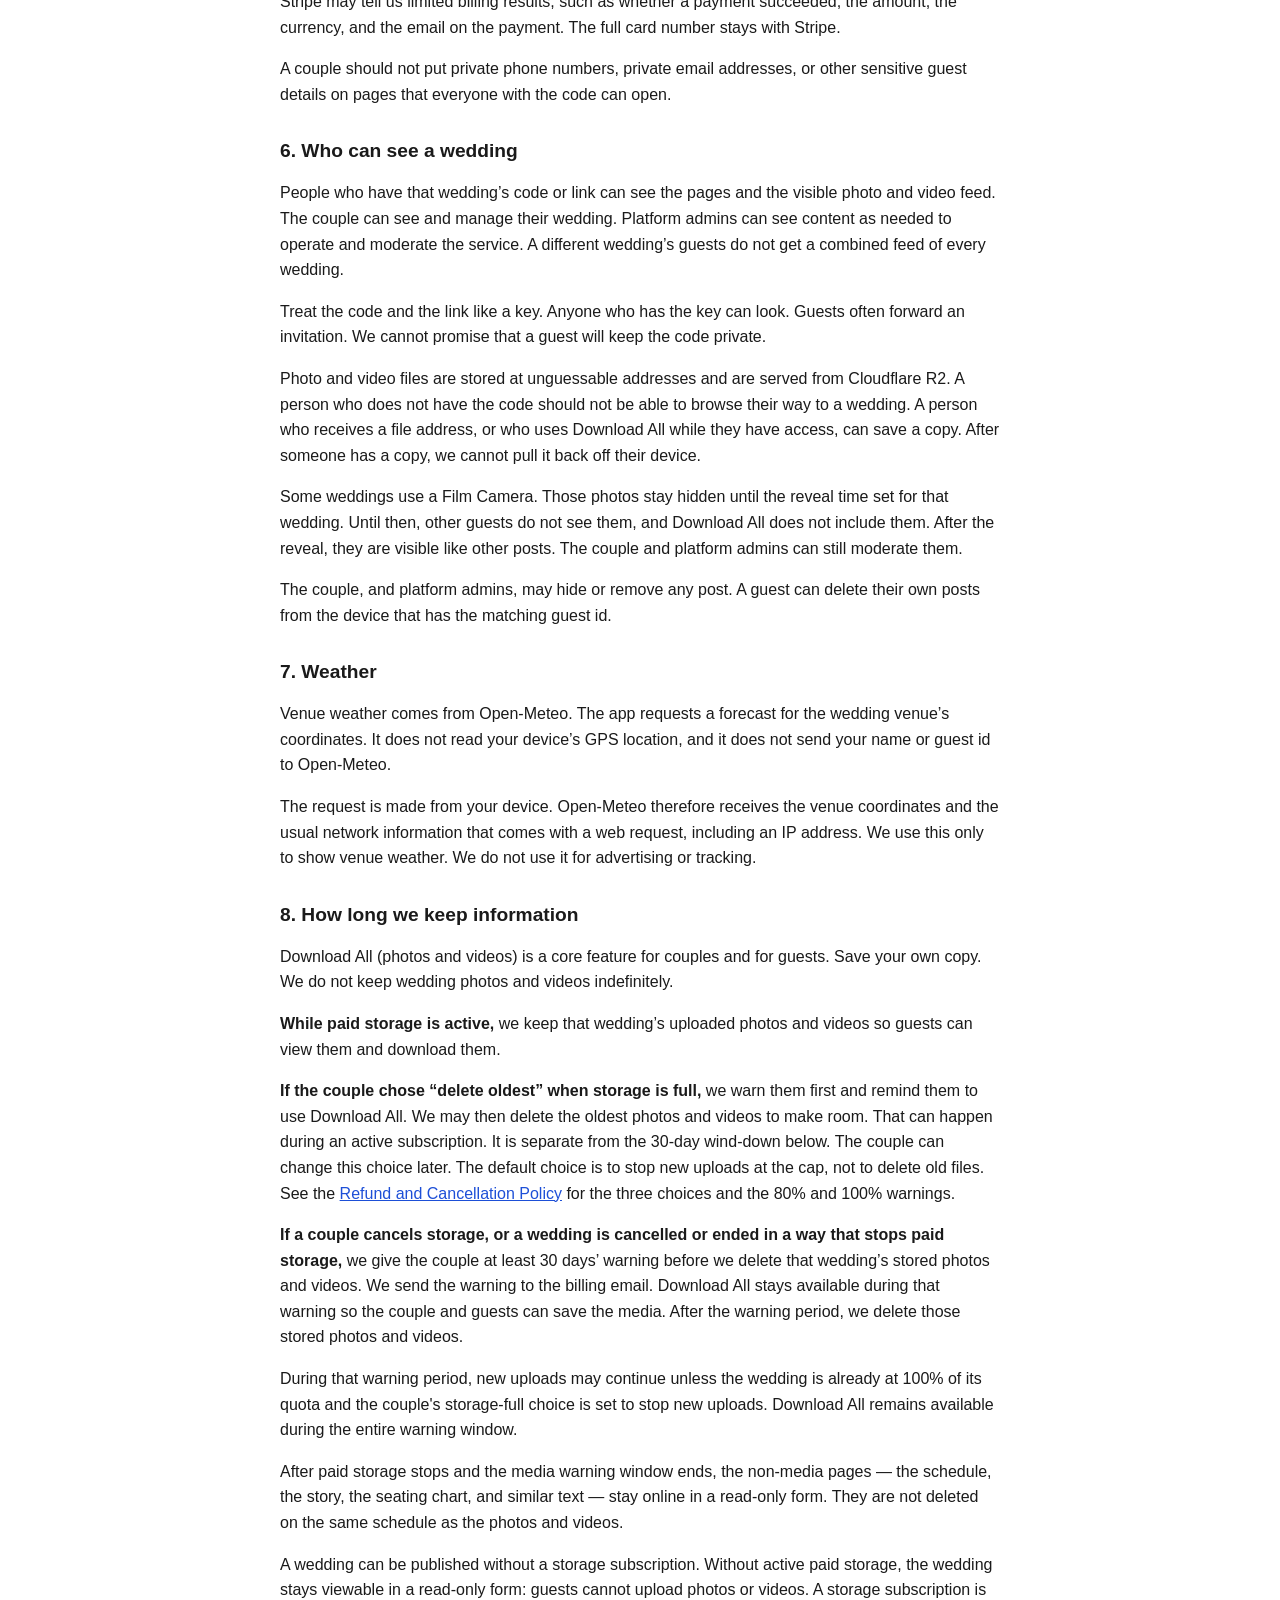
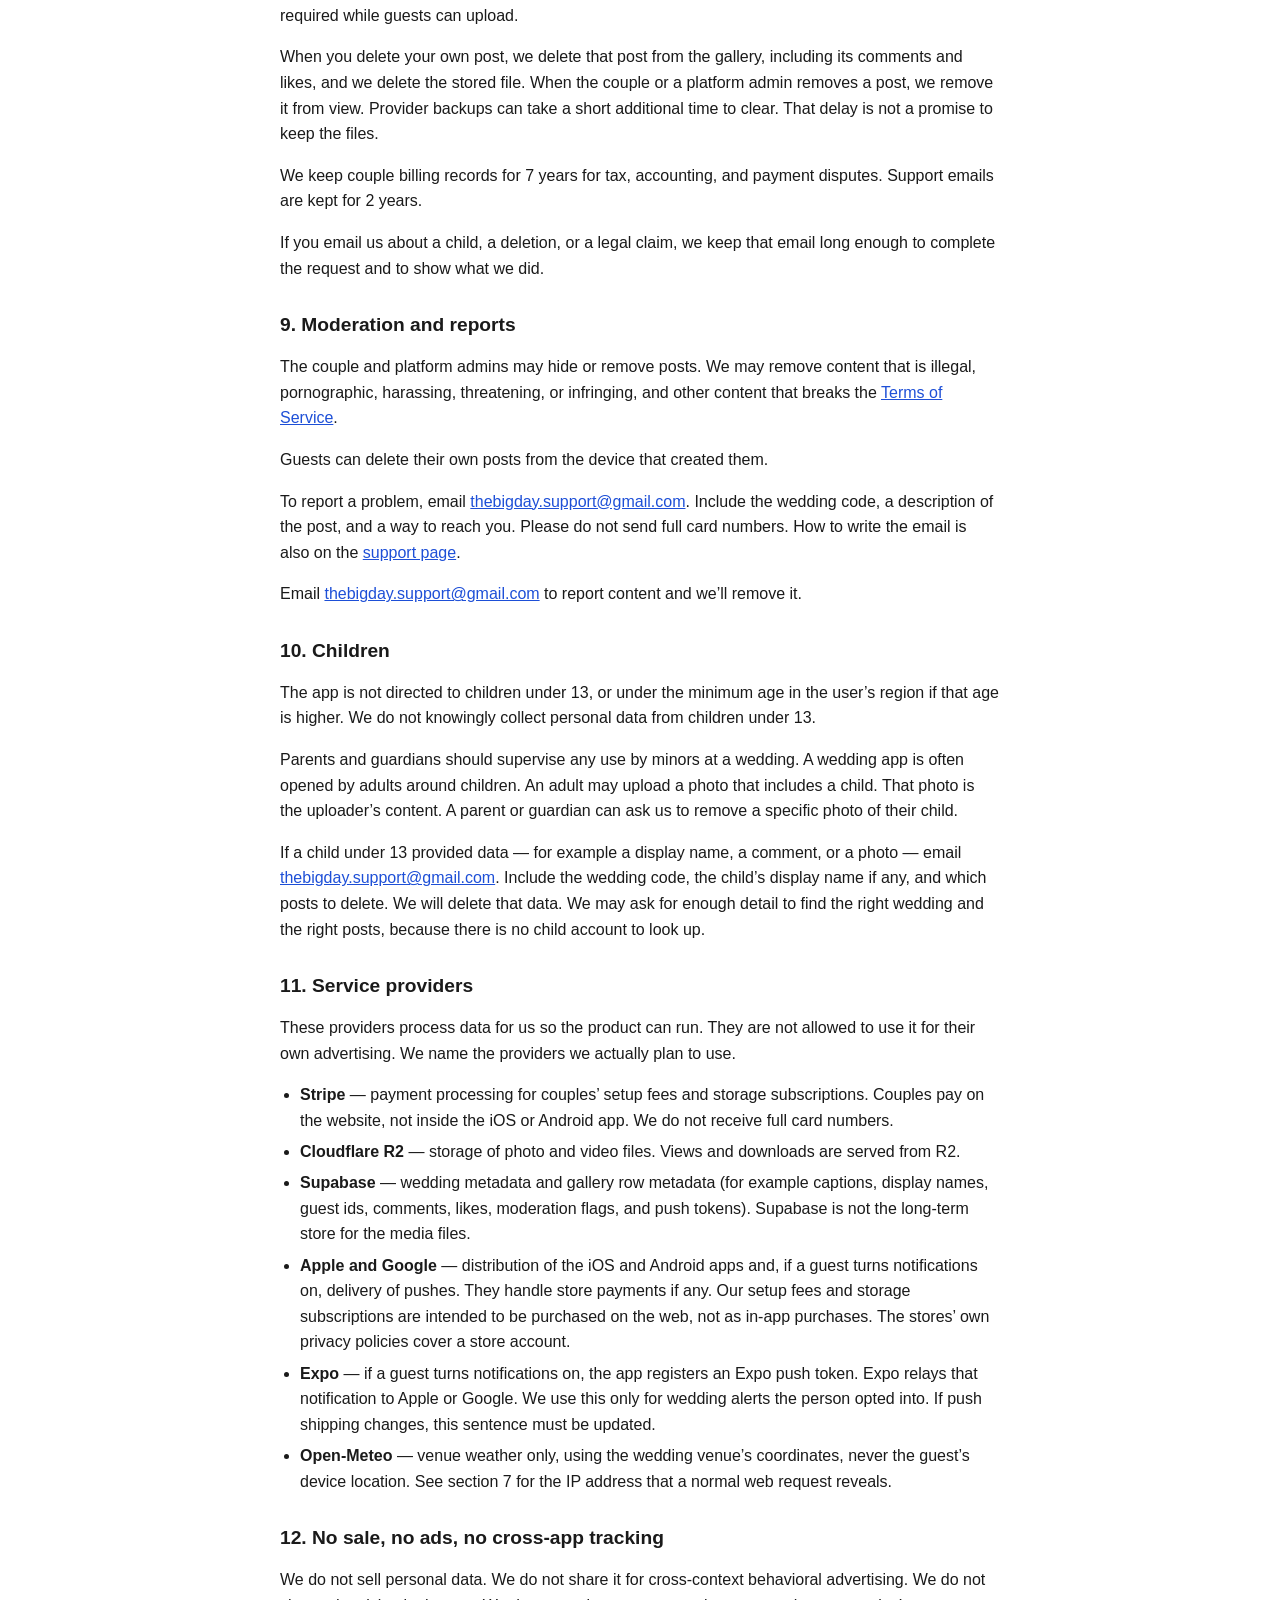
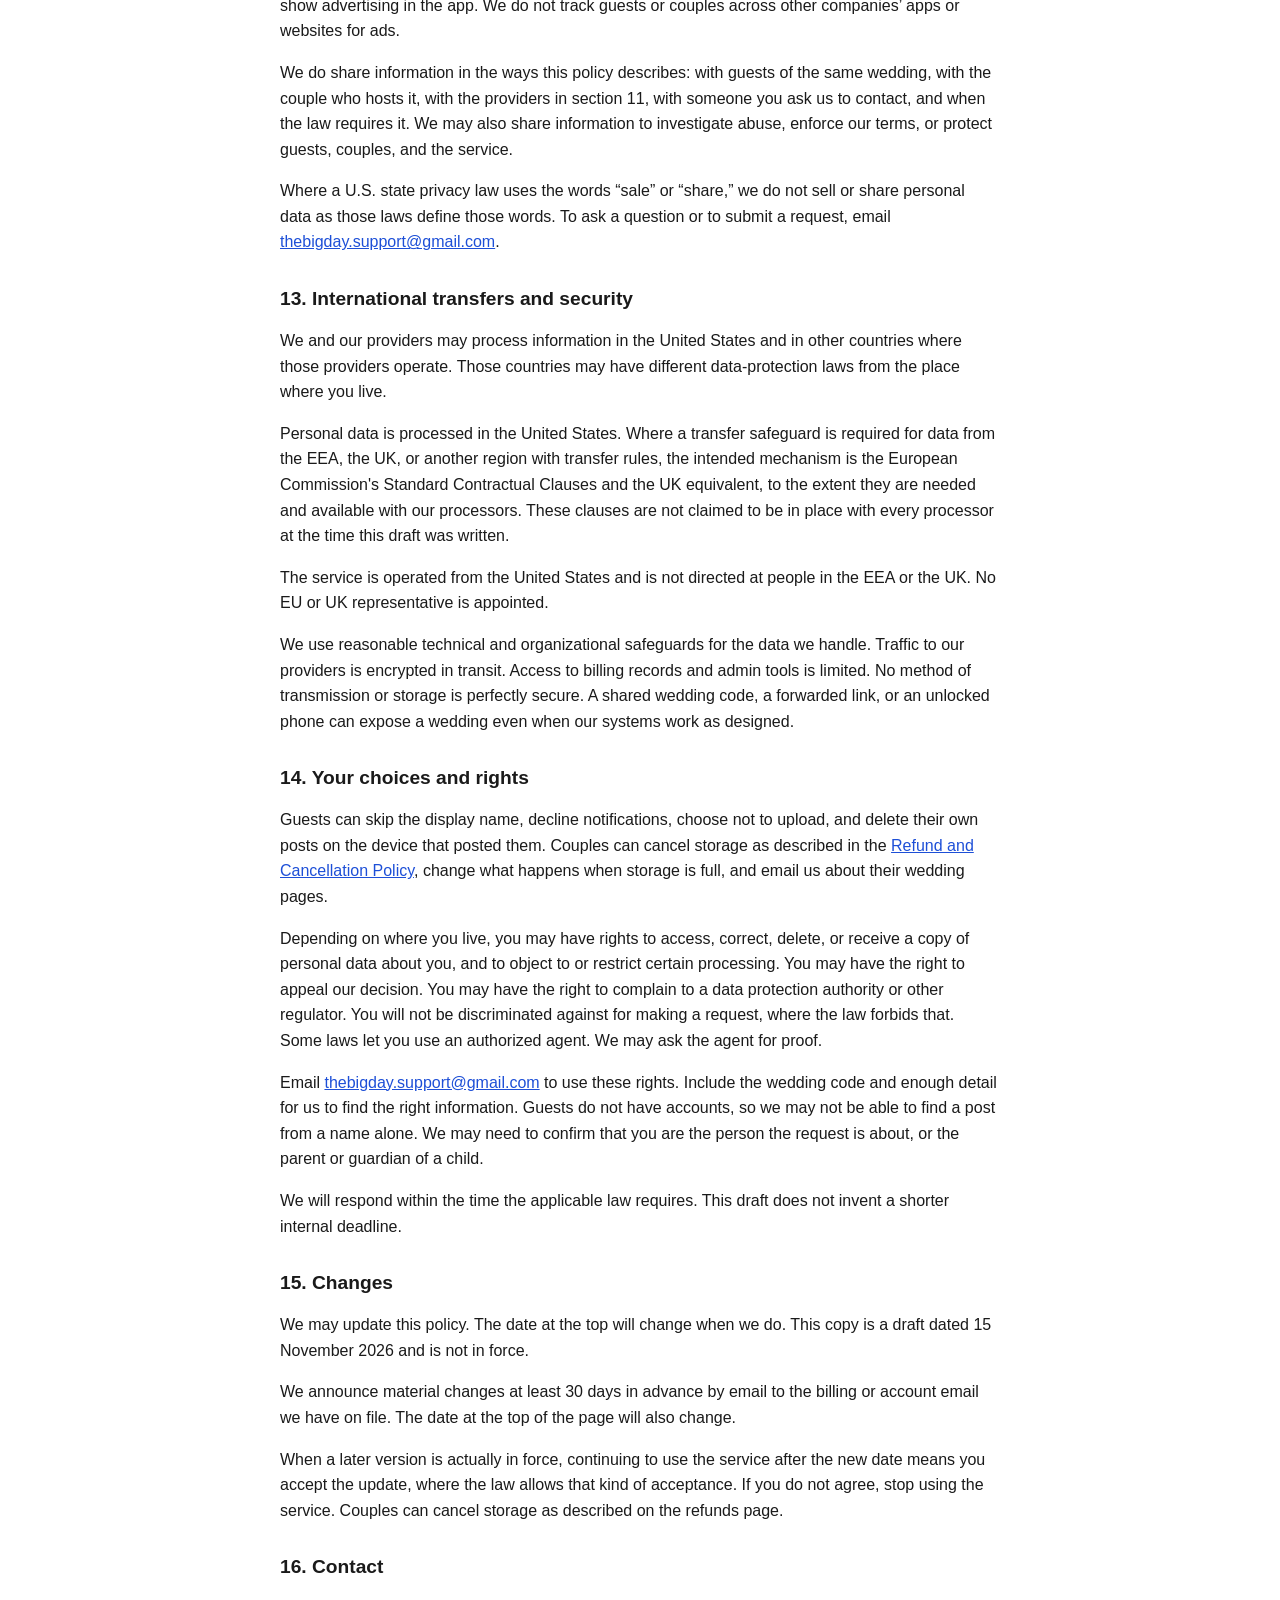
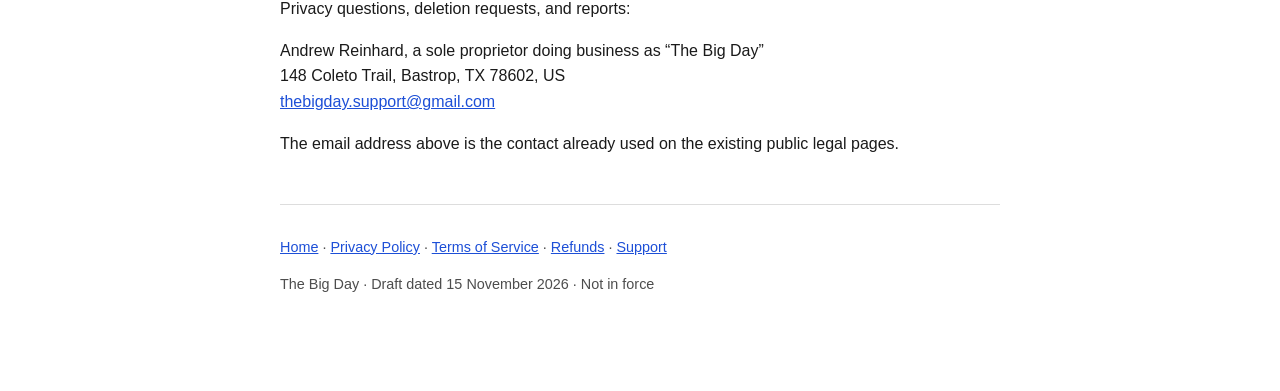
==== commit d080ab90: "Support email thebigday.support@gmail.com; replace DMCA-agent TODO with report-content line; phone p" ====
--- a/privacy.html
+++ b/privacy.html
@@ -24,7 +24,7 @@
   Operator: Andrew Reinhard, a sole proprietor doing business as “The Big Day”<br>
   Business address: 148 Coleto Trail, Bastrop, TX 78602, US<br>
   Draft date: <strong>15 November 2026</strong>. This is not an effective date. The policy is not in force.<br>
-  Contact: <a href="mailto:andrewreinhard0@gmail.com">andrewreinhard0@gmail.com</a>
+  Contact: <a href="mailto:thebigday.support@gmail.com">thebigday.support@gmail.com</a>
 </p>
 
 <p>The Big Day is one app and website for many weddings. Each couple has a code and a link. Guests who enter that code can see that wedding’s schedule, story, seating, and photo and video feed. This policy explains what information the product handles. The <a href="./terms.html">Terms of Service</a> and the <a href="./refunds.html">Refund and Cancellation Policy</a> explain the rules and the fees.</p>
@@ -172,13 +172,13 @@
 <h2>9. Moderation and reports</h2>
 <p>The couple and platform admins may hide or remove posts. We may remove content that is illegal, pornographic, harassing, threatening, or infringing, and other content that breaks the <a href="./terms.html">Terms of Service</a>.</p>
 <p>Guests can delete their own posts from the device that created them.</p>
-<p>To report a problem, email <a href="mailto:andrewreinhard0@gmail.com">andrewreinhard0@gmail.com</a>. Include the wedding code, a description of the post, and a way to reach you. Please do not send full card numbers. How to write the email is also on the <a href="./support.html">support page</a>.</p>
-<p>To report copyright infringement, use the same address. No designated DMCA agent is registered with the US Copyright Office yet. <span class="ph">[TODO — register a DMCA designated agent with the US Copyright Office ($6) before launch]</span></p>
+<p>To report a problem, email <a href="mailto:thebigday.support@gmail.com">thebigday.support@gmail.com</a>. Include the wedding code, a description of the post, and a way to reach you. Please do not send full card numbers. How to write the email is also on the <a href="./support.html">support page</a>.</p>
+<p>Email <a href="mailto:thebigday.support@gmail.com">thebigday.support@gmail.com</a> to report content and we’ll remove it.</p>
 
 <h2>10. Children</h2>
 <p>The app is not directed to children under 13, or under the minimum age in the user’s region if that age is higher. We do not knowingly collect personal data from children under 13.</p>
 <p>Parents and guardians should supervise any use by minors at a wedding. A wedding app is often opened by adults around children. An adult may upload a photo that includes a child. That photo is the uploader’s content. A parent or guardian can ask us to remove a specific photo of their child.</p>
-<p>If a child under 13 provided data — for example a display name, a comment, or a photo — email <a href="mailto:andrewreinhard0@gmail.com">andrewreinhard0@gmail.com</a>. Include the wedding code, the child’s display name if any, and which posts to delete. We will delete that data. We may ask for enough detail to find the right wedding and the right posts, because there is no child account to look up.</p>
+<p>If a child under 13 provided data — for example a display name, a comment, or a photo — email <a href="mailto:thebigday.support@gmail.com">thebigday.support@gmail.com</a>. Include the wedding code, the child’s display name if any, and which posts to delete. We will delete that data. We may ask for enough detail to find the right wedding and the right posts, because there is no child account to look up.</p>
 
 <h2>11. Service providers</h2>
 <p>These providers process data for us so the product can run. They are not allowed to use it for their own advertising. We name the providers we actually plan to use.</p>
@@ -194,7 +194,7 @@
 <h2>12. No sale, no ads, no cross-app tracking</h2>
 <p>We do not sell personal data. We do not share it for cross-context behavioral advertising. We do not show advertising in the app. We do not track guests or couples across other companies’ apps or websites for ads.</p>
 <p>We do share information in the ways this policy describes: with guests of the same wedding, with the couple who hosts it, with the providers in section 11, with someone you ask us to contact, and when the law requires it. We may also share information to investigate abuse, enforce our terms, or protect guests, couples, and the service.</p>
-<p>Where a U.S. state privacy law uses the words “sale” or “share,” we do not sell or share personal data as those laws define those words. To ask a question or to submit a request, email <a href="mailto:andrewreinhard0@gmail.com">andrewreinhard0@gmail.com</a>.</p>
+<p>Where a U.S. state privacy law uses the words “sale” or “share,” we do not sell or share personal data as those laws define those words. To ask a question or to submit a request, email <a href="mailto:thebigday.support@gmail.com">thebigday.support@gmail.com</a>.</p>
 
 <h2>13. International transfers and security</h2>
 <p>We and our providers may process information in the United States and in other countries where those providers operate. Those countries may have different data-protection laws from the place where you live.</p>
@@ -205,7 +205,7 @@
 <h2>14. Your choices and rights</h2>
 <p>Guests can skip the display name, decline notifications, choose not to upload, and delete their own posts on the device that posted them. Couples can cancel storage as described in the <a href="./refunds.html">Refund and Cancellation Policy</a>, change what happens when storage is full, and email us about their wedding pages.</p>
 <p>Depending on where you live, you may have rights to access, correct, delete, or receive a copy of personal data about you, and to object to or restrict certain processing. You may have the right to appeal our decision. You may have the right to complain to a data protection authority or other regulator. You will not be discriminated against for making a request, where the law forbids that. Some laws let you use an authorized agent. We may ask the agent for proof.</p>
-<p>Email <a href="mailto:andrewreinhard0@gmail.com">andrewreinhard0@gmail.com</a> to use these rights. Include the wedding code and enough detail for us to find the right information. Guests do not have accounts, so we may not be able to find a post from a name alone. We may need to confirm that you are the person the request is about, or the parent or guardian of a child.</p>
+<p>Email <a href="mailto:thebigday.support@gmail.com">thebigday.support@gmail.com</a> to use these rights. Include the wedding code and enough detail for us to find the right information. Guests do not have accounts, so we may not be able to find a post from a name alone. We may need to confirm that you are the person the request is about, or the parent or guardian of a child.</p>
 <p>We will respond within the time the applicable law requires. This draft does not invent a shorter internal deadline.</p>
 
 <h2>15. Changes</h2>
@@ -218,7 +218,7 @@
 <p>
   Andrew Reinhard, a sole proprietor doing business as “The Big Day”<br>
   148 Coleto Trail, Bastrop, TX 78602, US<br>
-  <a href="mailto:andrewreinhard0@gmail.com">andrewreinhard0@gmail.com</a>
+  <a href="mailto:thebigday.support@gmail.com">thebigday.support@gmail.com</a>
 </p>
 <p>The email address above is the contact already used on the existing public legal pages.</p>
 
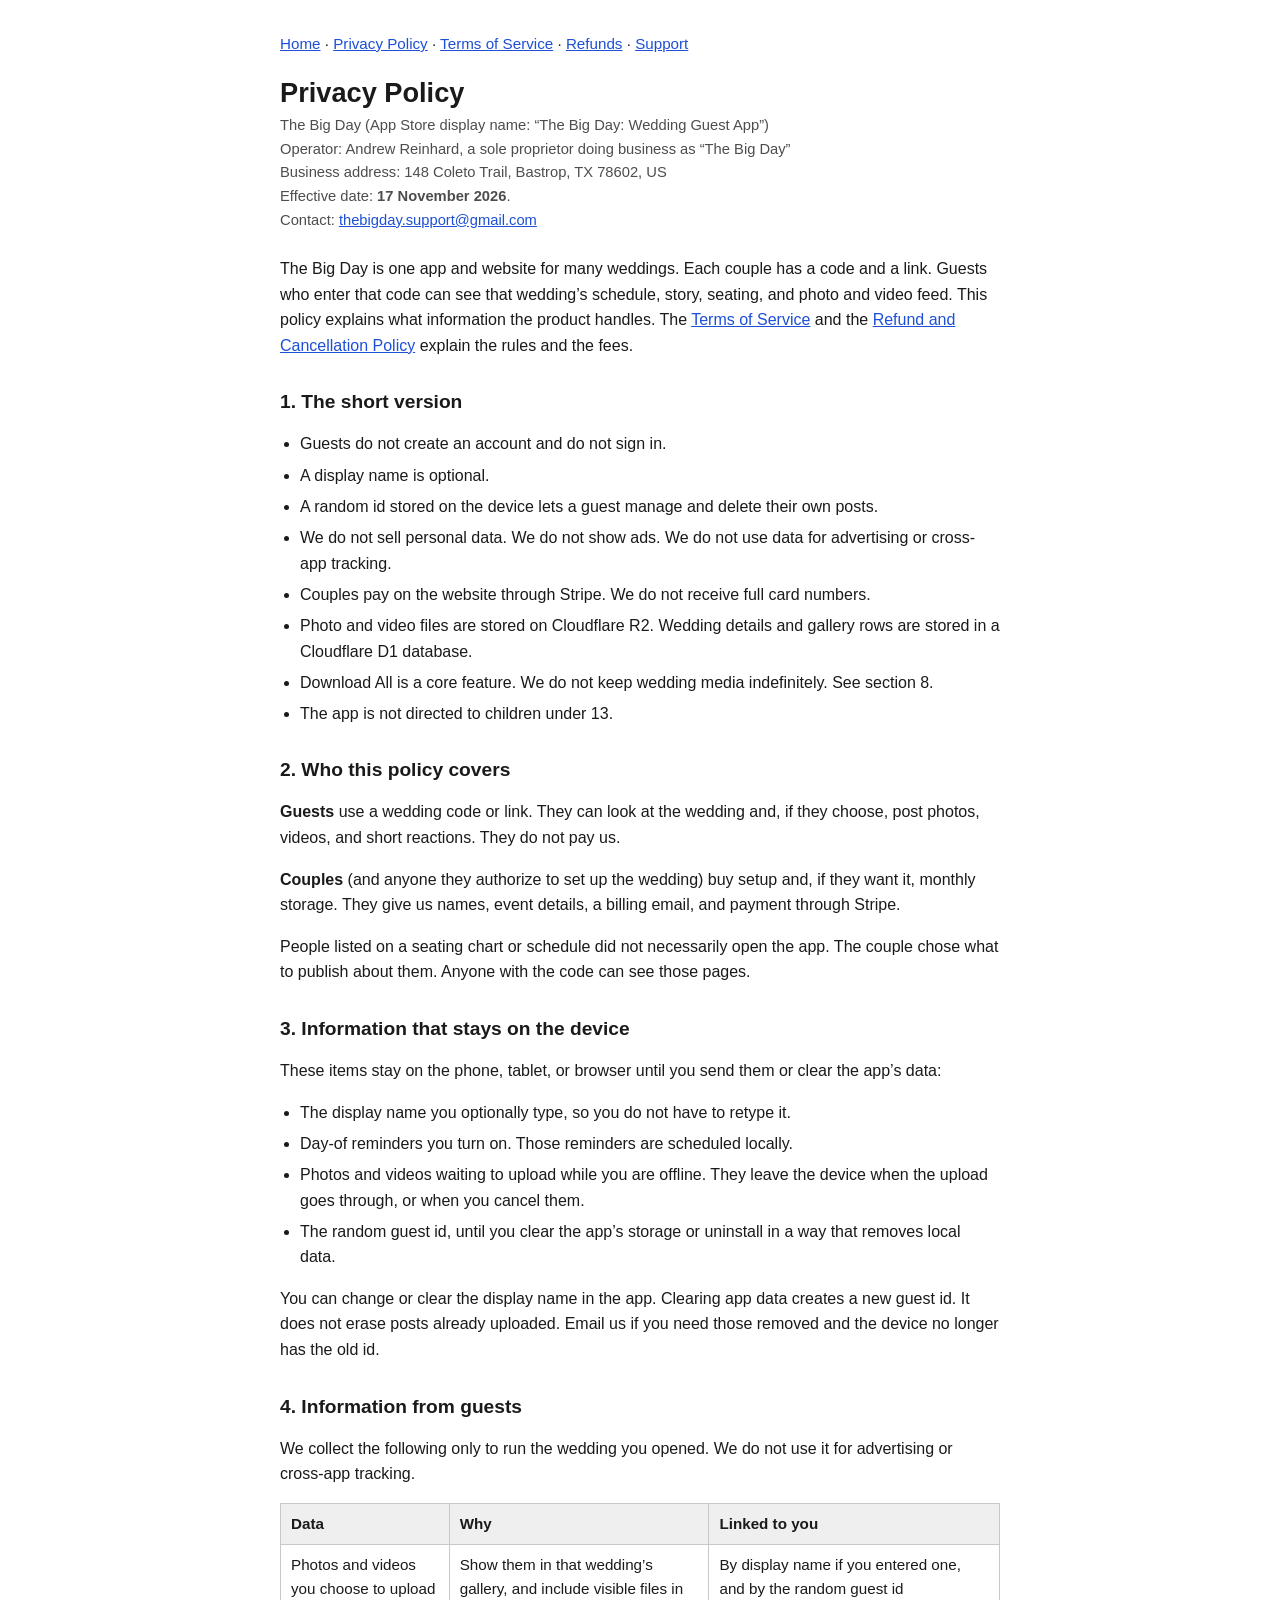
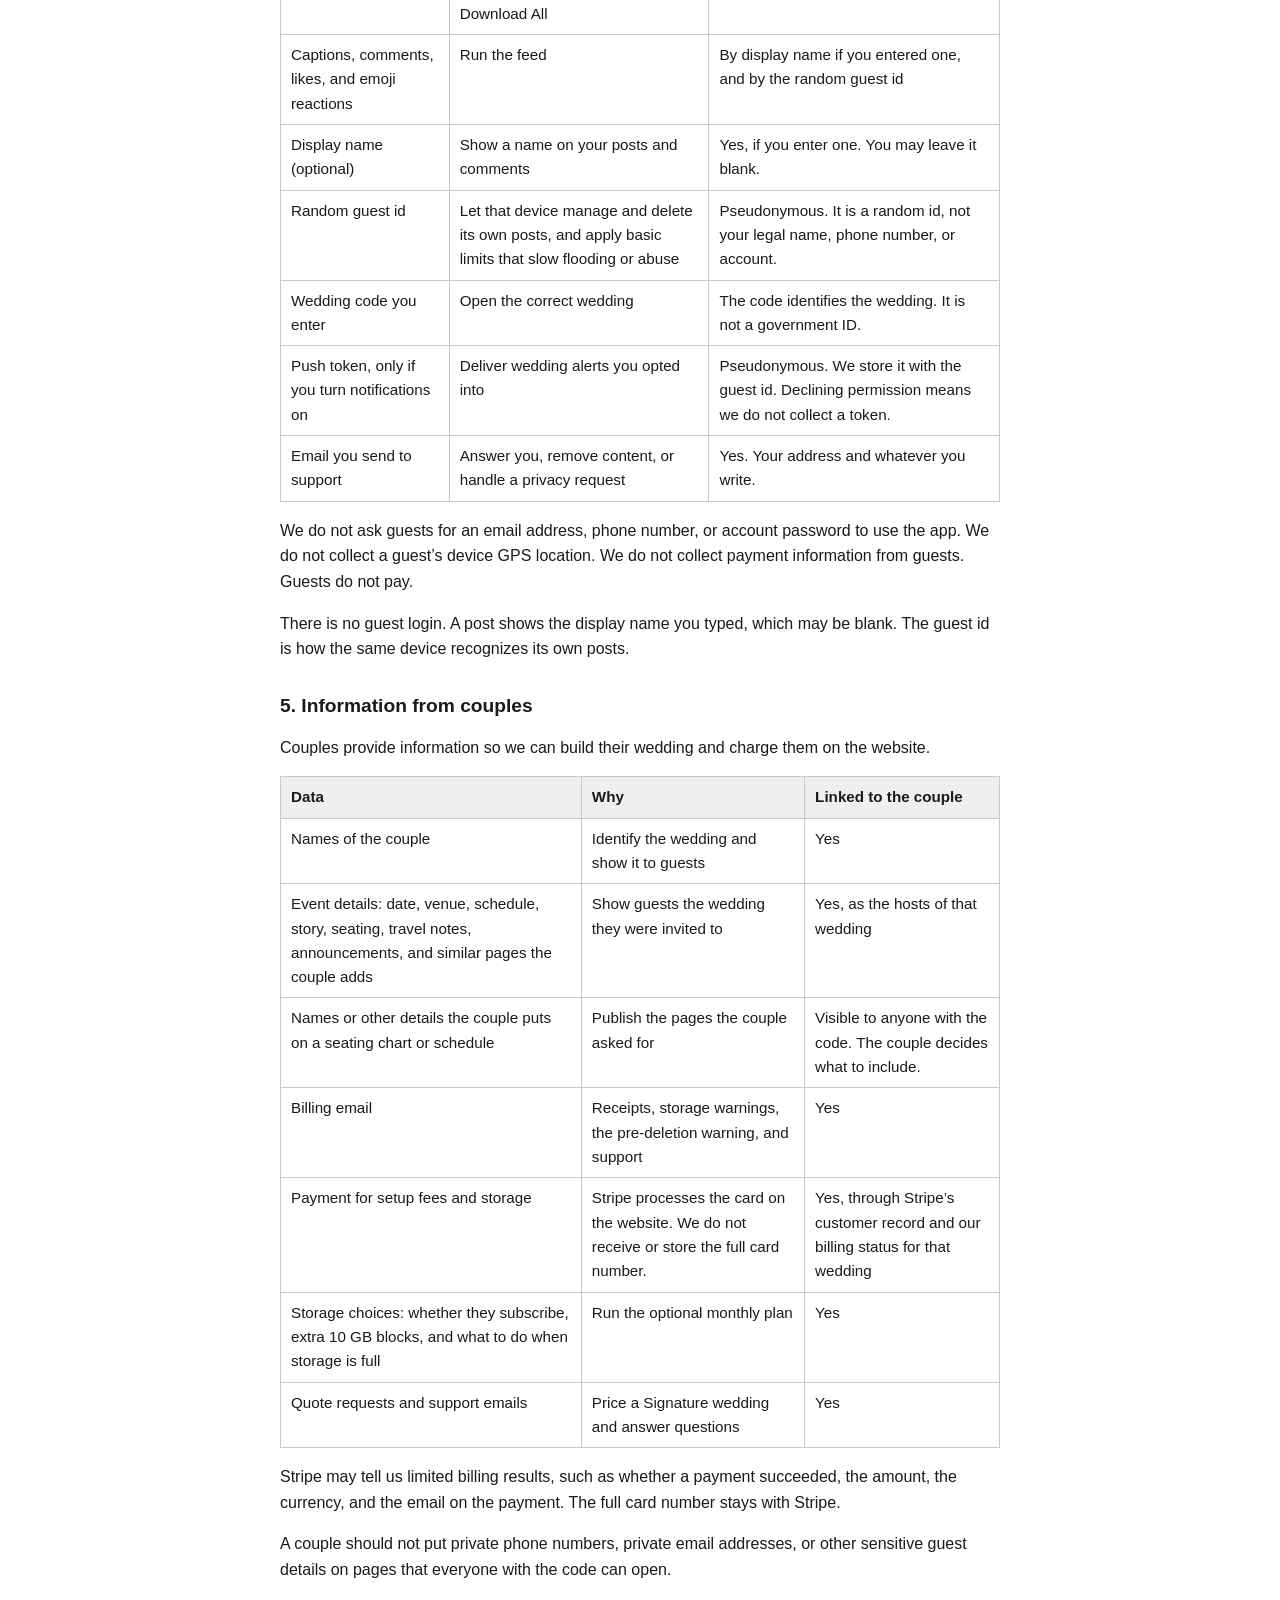
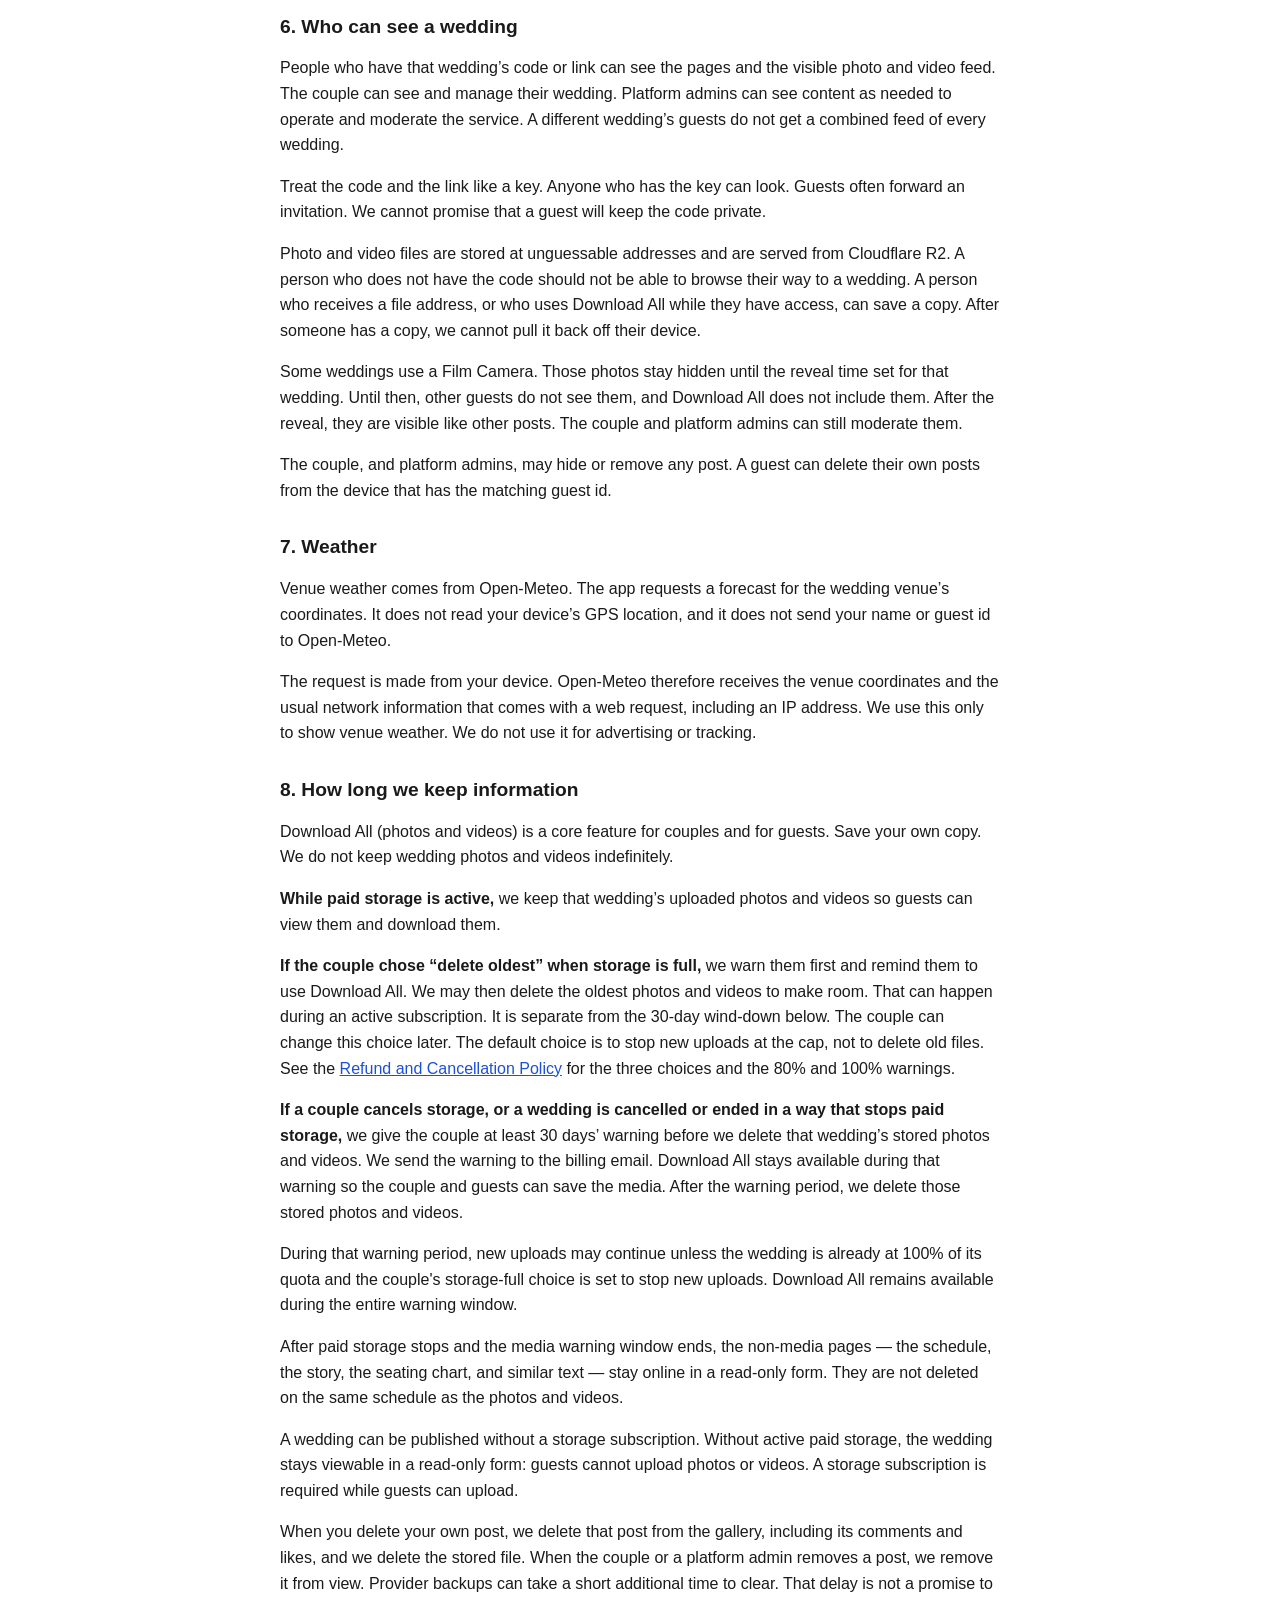
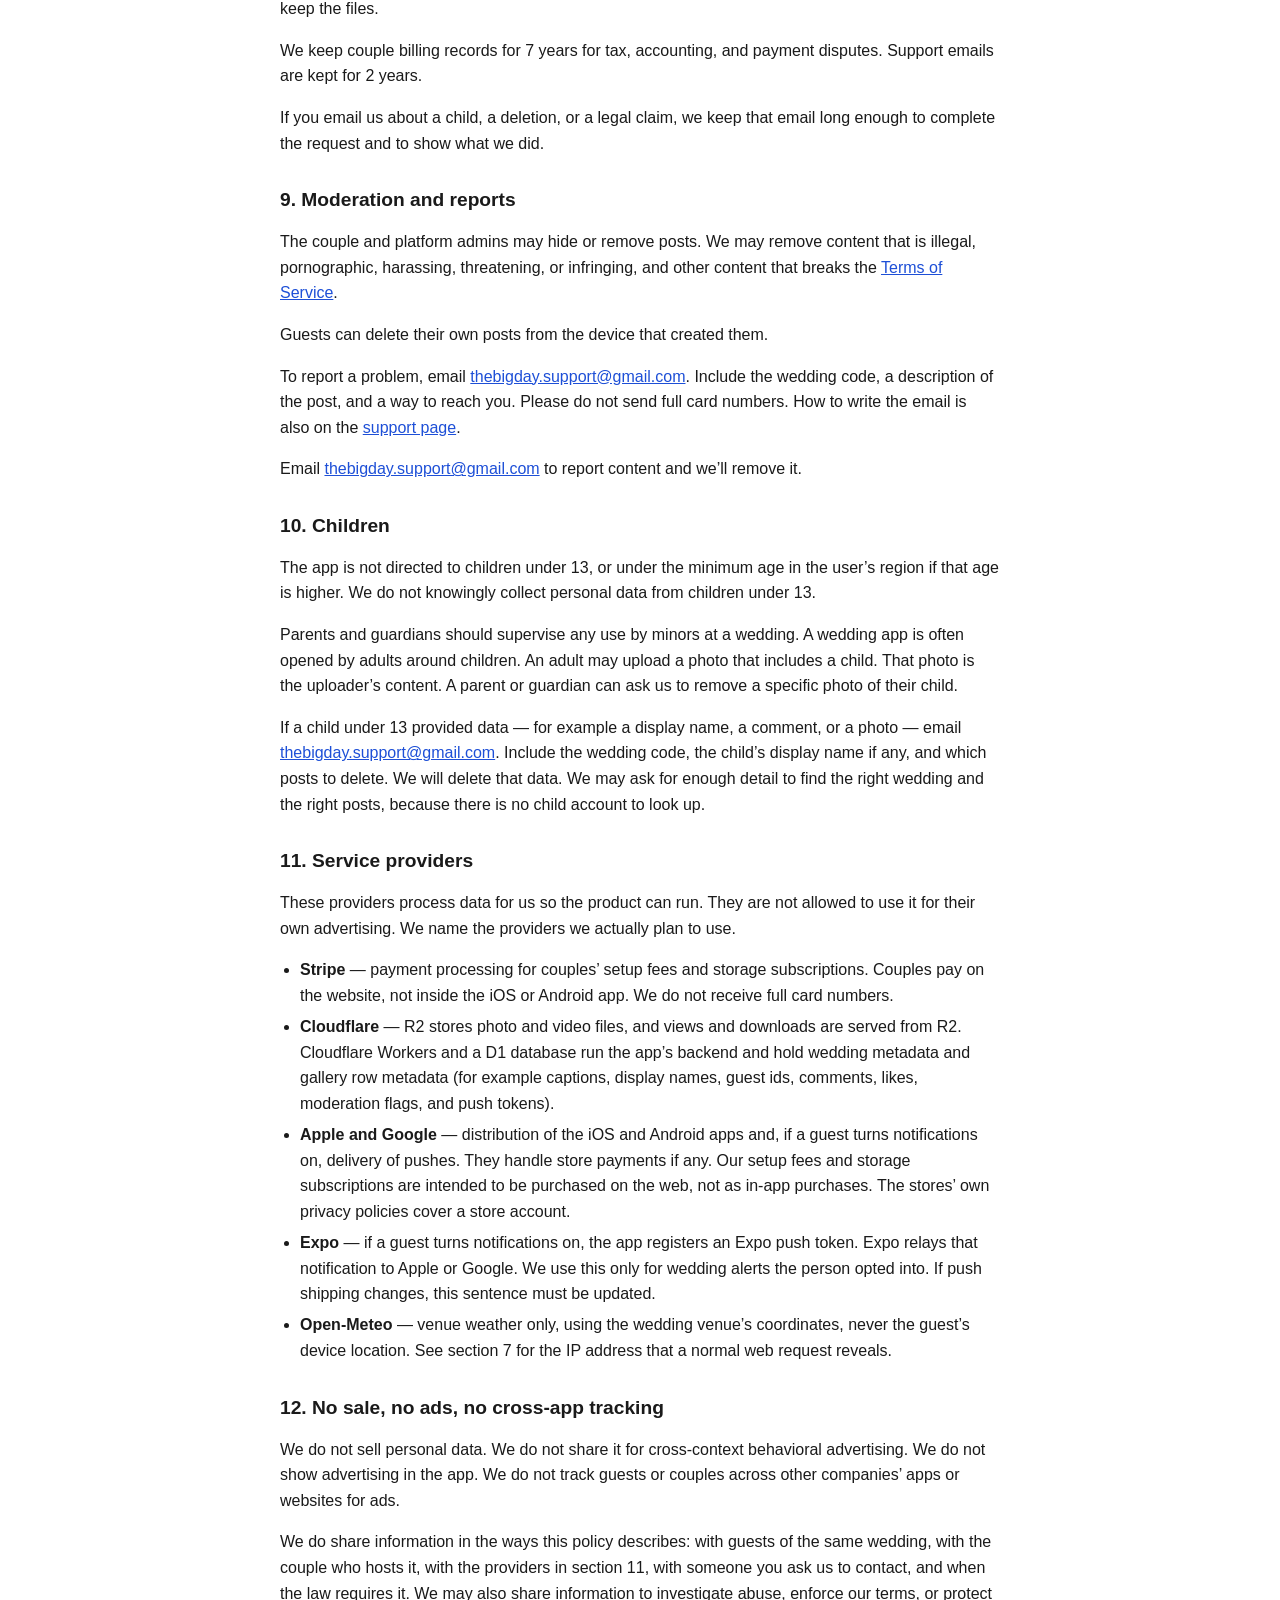
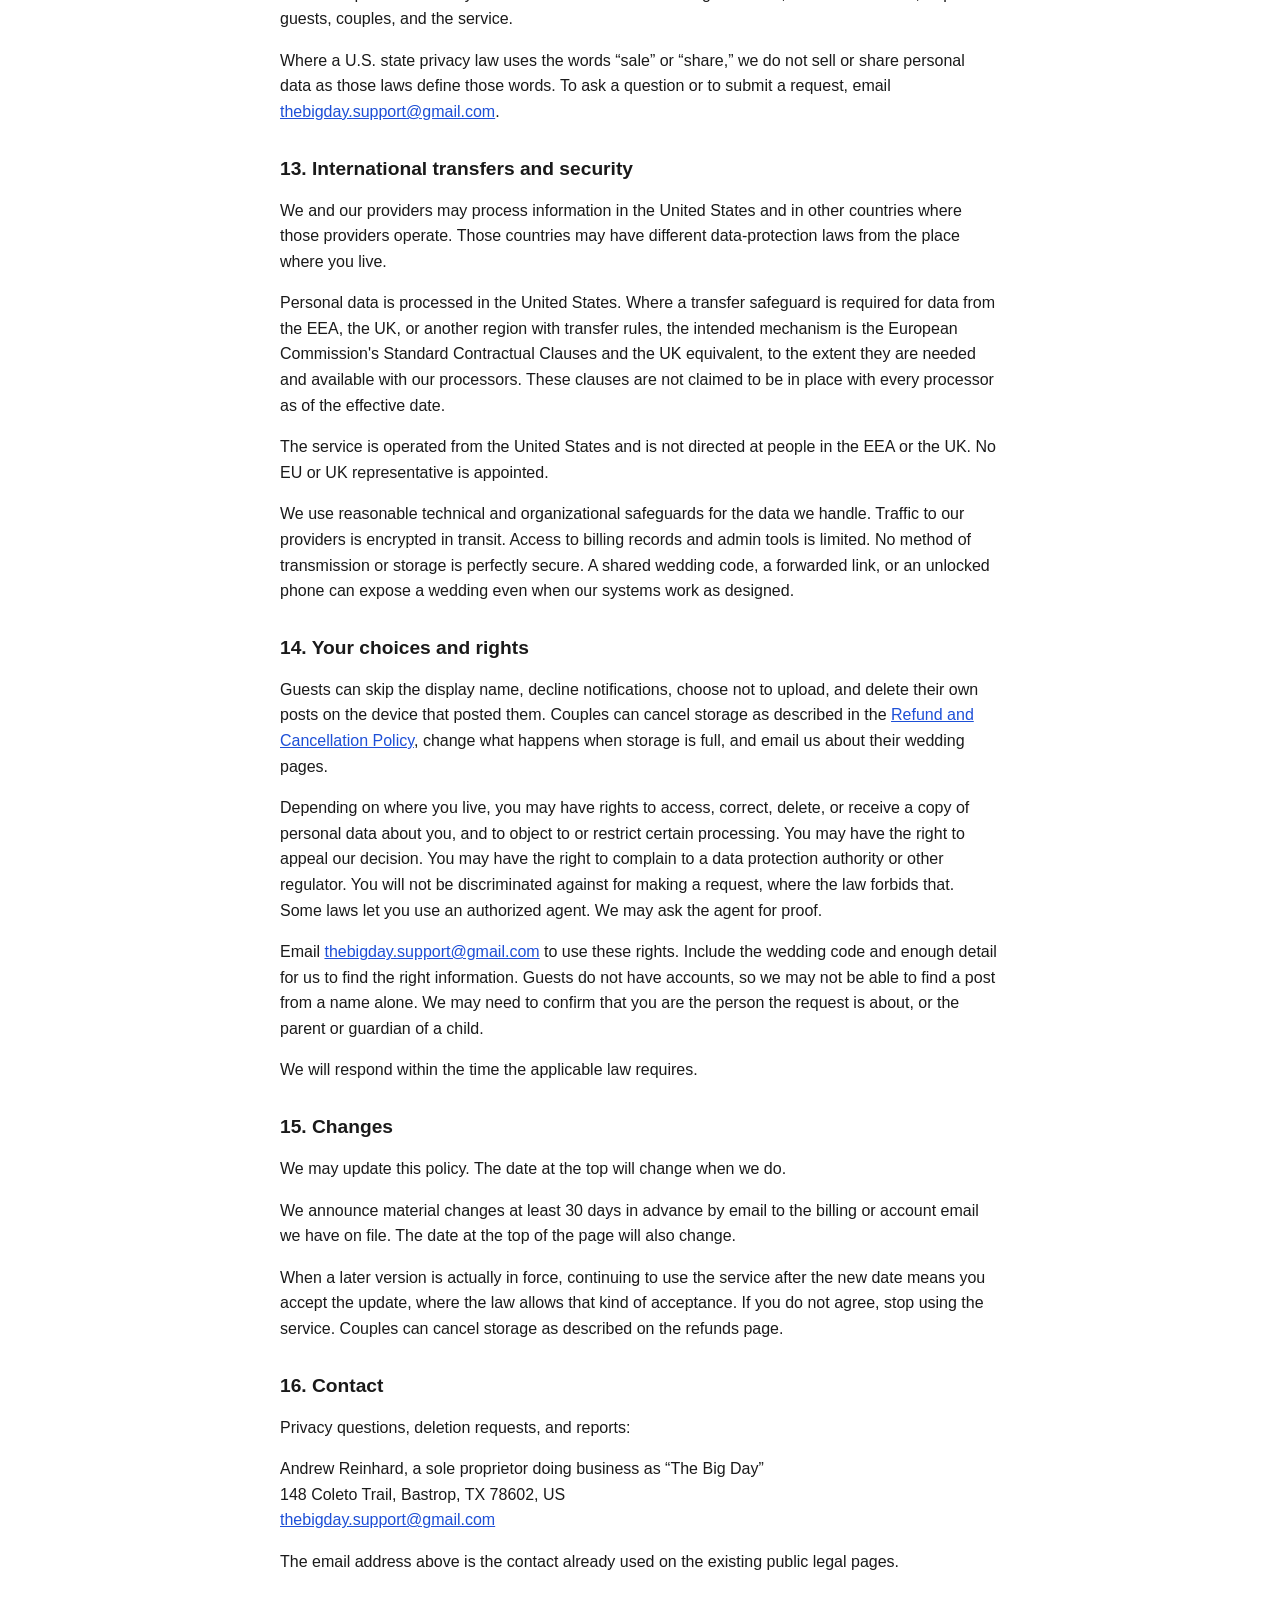
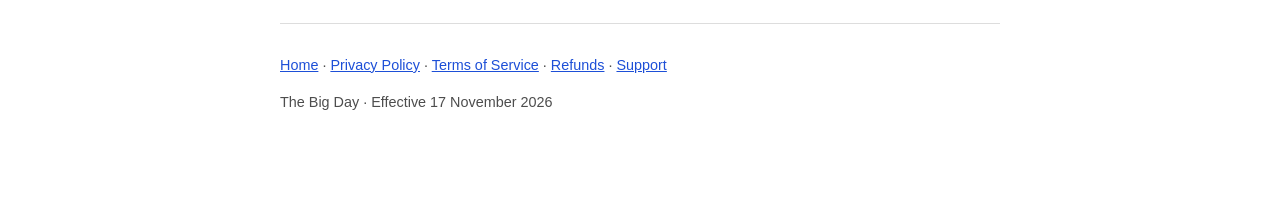
==== commit 428c90af: "Publish: effective 17 Nov 2026, drop draft banners, Cloudflare D1 instead of Supabase, statement des" ====
--- a/privacy.html
+++ b/privacy.html
@@ -8,8 +8,6 @@
 </head>
 <body>
 
-<p class="banner"><strong>Draft for review — 15 November 2026.</strong> These pages are drafts. They are not legal advice. They are not in force. They take effect only after Andrew and a lawyer review them and the highlighted placeholders are filled in.</p>
-
 <nav class="site" aria-label="Legal pages">
   <a href="./index.html">Home</a> ·
   <a href="./privacy.html">Privacy Policy</a> ·
@@ -23,7 +21,7 @@
   The Big Day (App Store display name: “The Big Day: Wedding Guest App”)<br>
   Operator: Andrew Reinhard, a sole proprietor doing business as “The Big Day”<br>
   Business address: 148 Coleto Trail, Bastrop, TX 78602, US<br>
-  Draft date: <strong>15 November 2026</strong>. This is not an effective date. The policy is not in force.<br>
+  Effective date: <strong>17 November 2026</strong>.<br>
   Contact: <a href="mailto:thebigday.support@gmail.com">thebigday.support@gmail.com</a>
 </p>
 
@@ -36,7 +34,7 @@
   <li>A random id stored on the device lets a guest manage and delete their own posts.</li>
   <li>We do not sell personal data. We do not show ads. We do not use data for advertising or cross-app tracking.</li>
   <li>Couples pay on the website through Stripe. We do not receive full card numbers.</li>
-  <li>Photo and video files are stored on Cloudflare R2. Wedding details and gallery rows are stored on Supabase.</li>
+  <li>Photo and video files are stored on Cloudflare R2. Wedding details and gallery rows are stored in a Cloudflare D1 database.</li>
   <li>Download All is a core feature. We do not keep wedding media indefinitely. See section 8.</li>
   <li>The app is not directed to children under 13.</li>
 </ul>
@@ -184,8 +182,7 @@
 <p>These providers process data for us so the product can run. They are not allowed to use it for their own advertising. We name the providers we actually plan to use.</p>
 <ul>
   <li><strong>Stripe</strong> — payment processing for couples’ setup fees and storage subscriptions. Couples pay on the website, not inside the iOS or Android app. We do not receive full card numbers.</li>
-  <li><strong>Cloudflare R2</strong> — storage of photo and video files. Views and downloads are served from R2.</li>
-  <li><strong>Supabase</strong> — wedding metadata and gallery row metadata (for example captions, display names, guest ids, comments, likes, moderation flags, and push tokens). Supabase is not the long-term store for the media files.</li>
+  <li><strong>Cloudflare</strong> — R2 stores photo and video files, and views and downloads are served from R2. Cloudflare Workers and a D1 database run the app’s backend and hold wedding metadata and gallery row metadata (for example captions, display names, guest ids, comments, likes, moderation flags, and push tokens).</li>
   <li><strong>Apple and Google</strong> — distribution of the iOS and Android apps and, if a guest turns notifications on, delivery of pushes. They handle store payments if any. Our setup fees and storage subscriptions are intended to be purchased on the web, not as in-app purchases. The stores’ own privacy policies cover a store account.</li>
   <li><strong>Expo</strong> — if a guest turns notifications on, the app registers an Expo push token. Expo relays that notification to Apple or Google. We use this only for wedding alerts the person opted into. If push shipping changes, this sentence must be updated.</li>
   <li><strong>Open-Meteo</strong> — venue weather only, using the wedding venue’s coordinates, never the guest’s device location. See section 7 for the IP address that a normal web request reveals.</li>
@@ -198,7 +195,7 @@
 
 <h2>13. International transfers and security</h2>
 <p>We and our providers may process information in the United States and in other countries where those providers operate. Those countries may have different data-protection laws from the place where you live.</p>
-<p>Personal data is processed in the United States. Where a transfer safeguard is required for data from the EEA, the UK, or another region with transfer rules, the intended mechanism is the European Commission's Standard Contractual Clauses and the UK equivalent, to the extent they are needed and available with our processors. These clauses are not claimed to be in place with every processor at the time this draft was written.</p>
+<p>Personal data is processed in the United States. Where a transfer safeguard is required for data from the EEA, the UK, or another region with transfer rules, the intended mechanism is the European Commission's Standard Contractual Clauses and the UK equivalent, to the extent they are needed and available with our processors. These clauses are not claimed to be in place with every processor as of the effective date.</p>
 <p>The service is operated from the United States and is not directed at people in the EEA or the UK. No EU or UK representative is appointed.</p>
 <p>We use reasonable technical and organizational safeguards for the data we handle. Traffic to our providers is encrypted in transit. Access to billing records and admin tools is limited. No method of transmission or storage is perfectly secure. A shared wedding code, a forwarded link, or an unlocked phone can expose a wedding even when our systems work as designed.</p>
 
@@ -206,10 +203,10 @@
 <p>Guests can skip the display name, decline notifications, choose not to upload, and delete their own posts on the device that posted them. Couples can cancel storage as described in the <a href="./refunds.html">Refund and Cancellation Policy</a>, change what happens when storage is full, and email us about their wedding pages.</p>
 <p>Depending on where you live, you may have rights to access, correct, delete, or receive a copy of personal data about you, and to object to or restrict certain processing. You may have the right to appeal our decision. You may have the right to complain to a data protection authority or other regulator. You will not be discriminated against for making a request, where the law forbids that. Some laws let you use an authorized agent. We may ask the agent for proof.</p>
 <p>Email <a href="mailto:thebigday.support@gmail.com">thebigday.support@gmail.com</a> to use these rights. Include the wedding code and enough detail for us to find the right information. Guests do not have accounts, so we may not be able to find a post from a name alone. We may need to confirm that you are the person the request is about, or the parent or guardian of a child.</p>
-<p>We will respond within the time the applicable law requires. This draft does not invent a shorter internal deadline.</p>
+<p>We will respond within the time the applicable law requires.</p>
 
 <h2>15. Changes</h2>
-<p>We may update this policy. The date at the top will change when we do. This copy is a draft dated 15 November 2026 and is not in force.</p>
+<p>We may update this policy. The date at the top will change when we do.</p>
 <p>We announce material changes at least 30 days in advance by email to the billing or account email we have on file. The date at the top of the page will also change.</p>
 <p>When a later version is actually in force, continuing to use the service after the new date means you accept the update, where the law allows that kind of acceptance. If you do not agree, stop using the service. Couples can cancel storage as described on the refunds page.</p>
 
@@ -224,7 +221,7 @@
 
 <footer class="site">
   <p><a href="./index.html">Home</a> · <a href="./privacy.html">Privacy Policy</a> · <a href="./terms.html">Terms of Service</a> · <a href="./refunds.html">Refunds</a> · <a href="./support.html">Support</a></p>
-  <p>The Big Day · Draft dated 15 November 2026 · Not in force</p>
+  <p>The Big Day · Effective 17 November 2026</p>
 </footer>
 
 </body>
